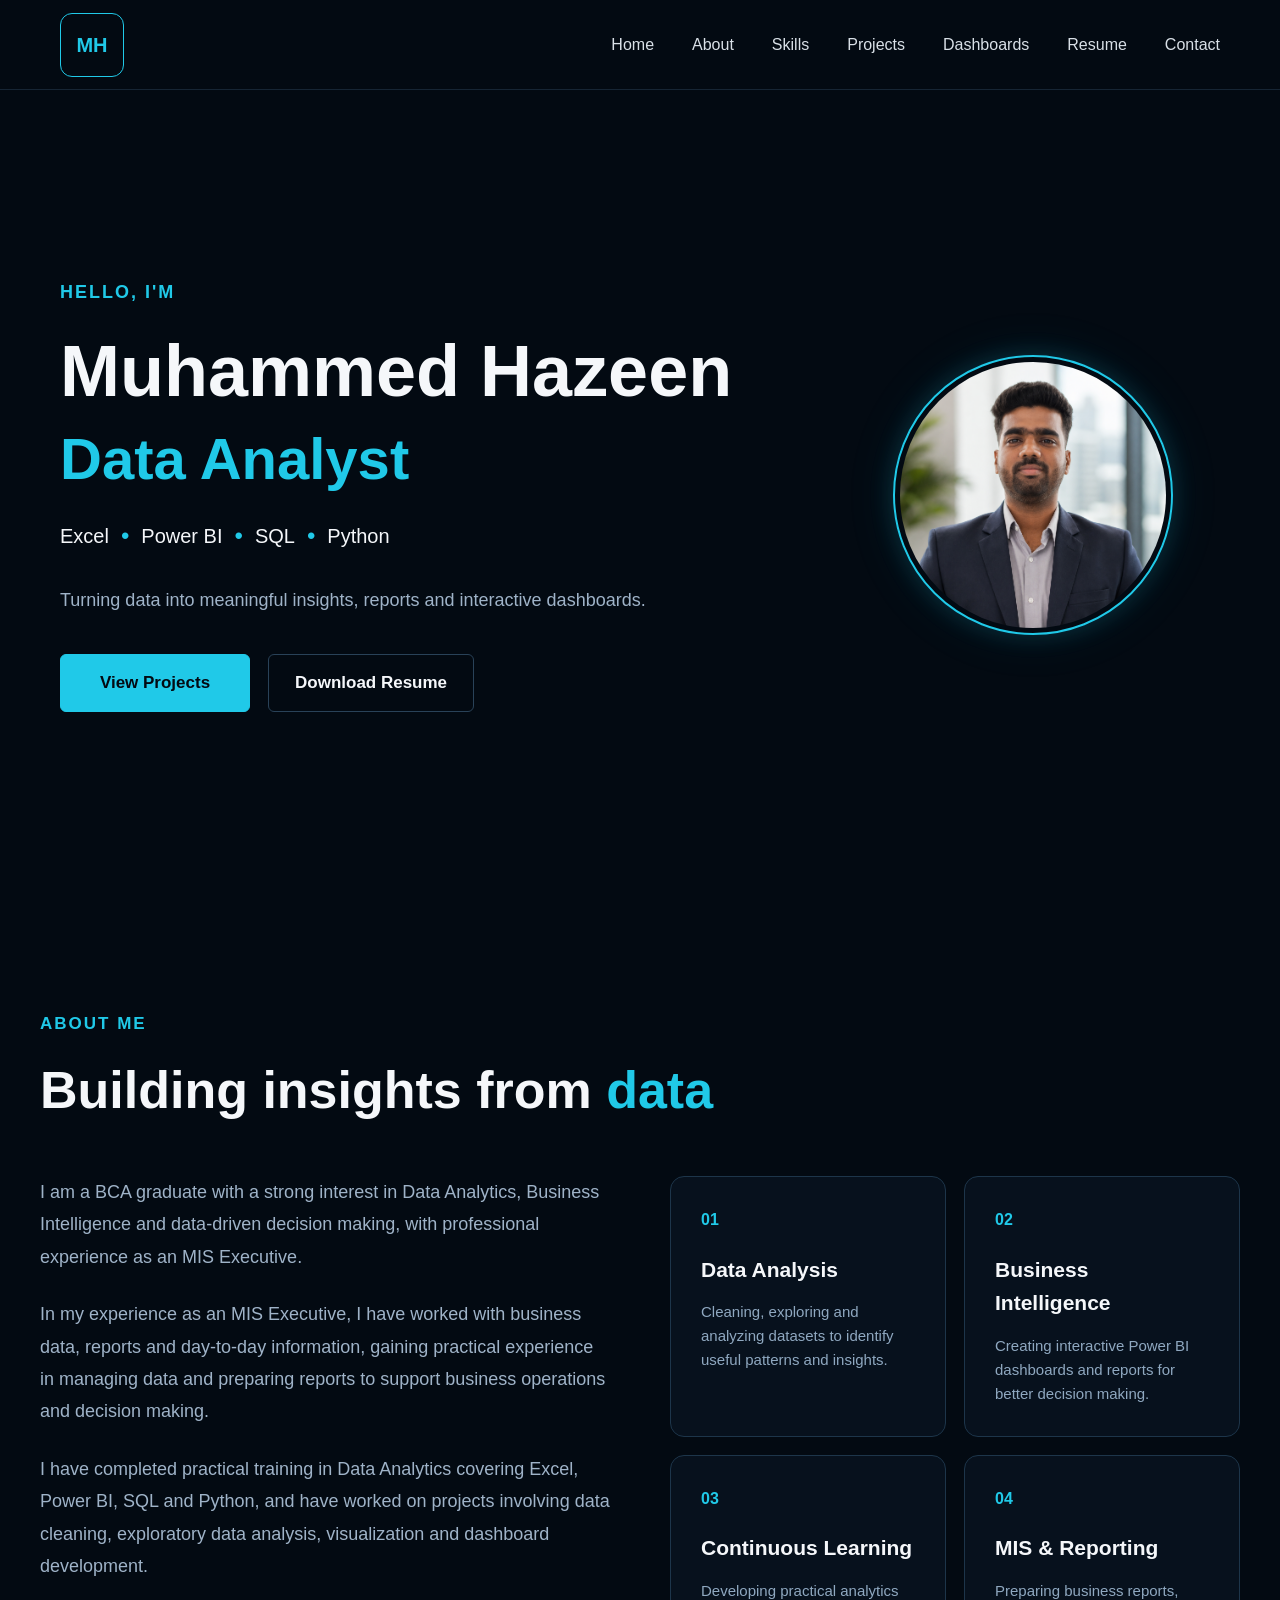
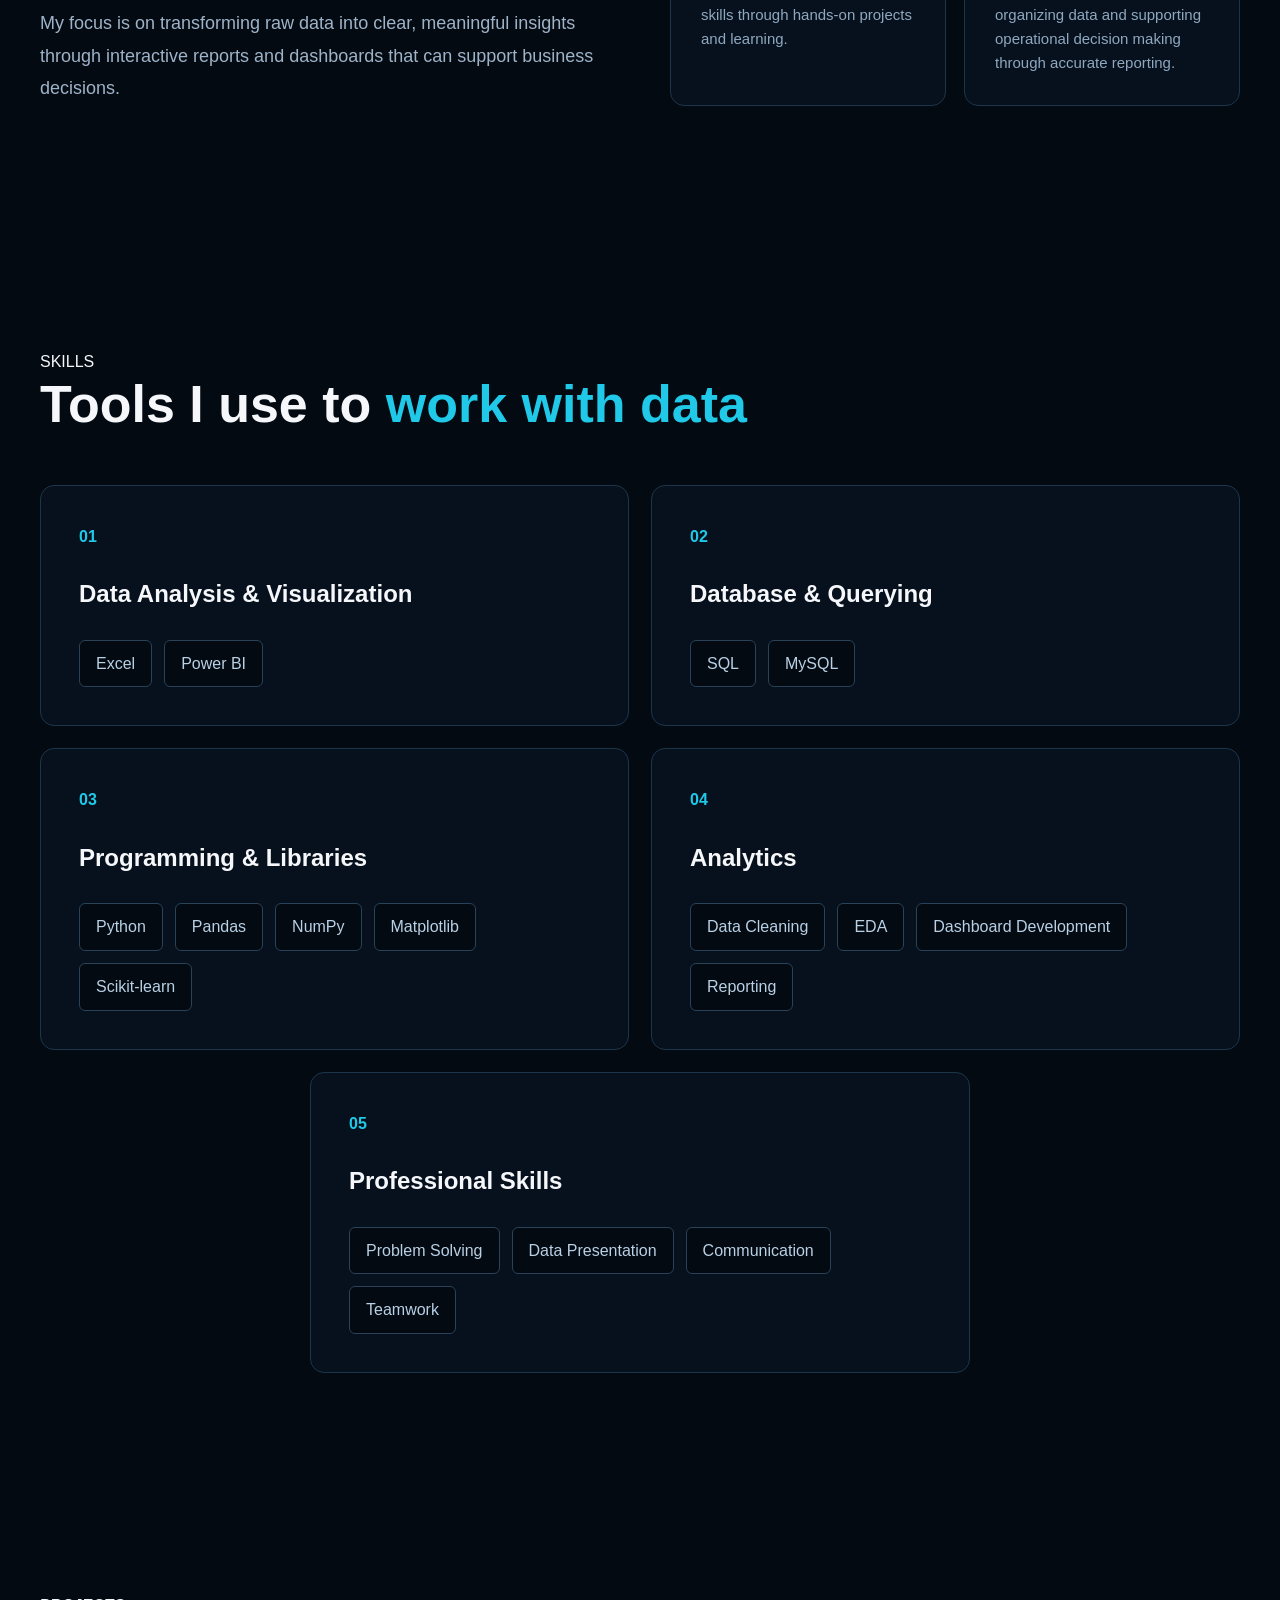
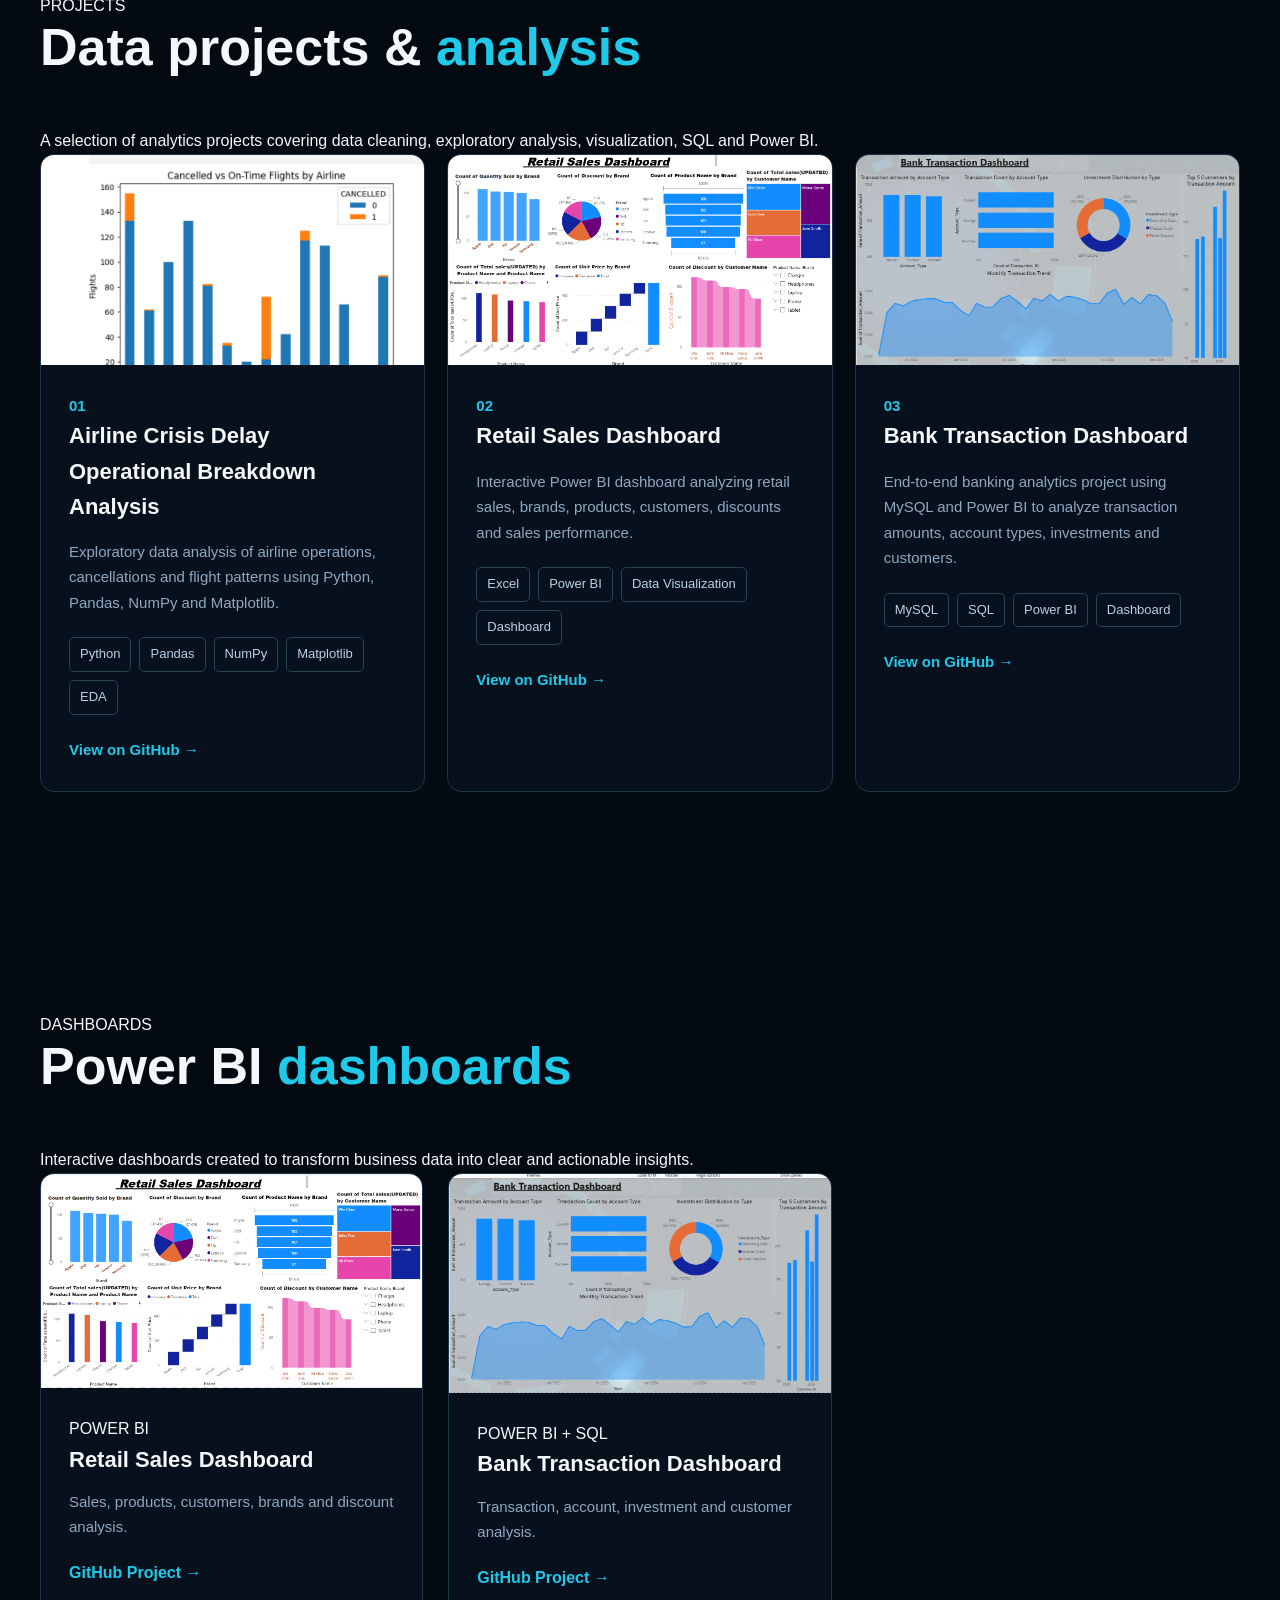
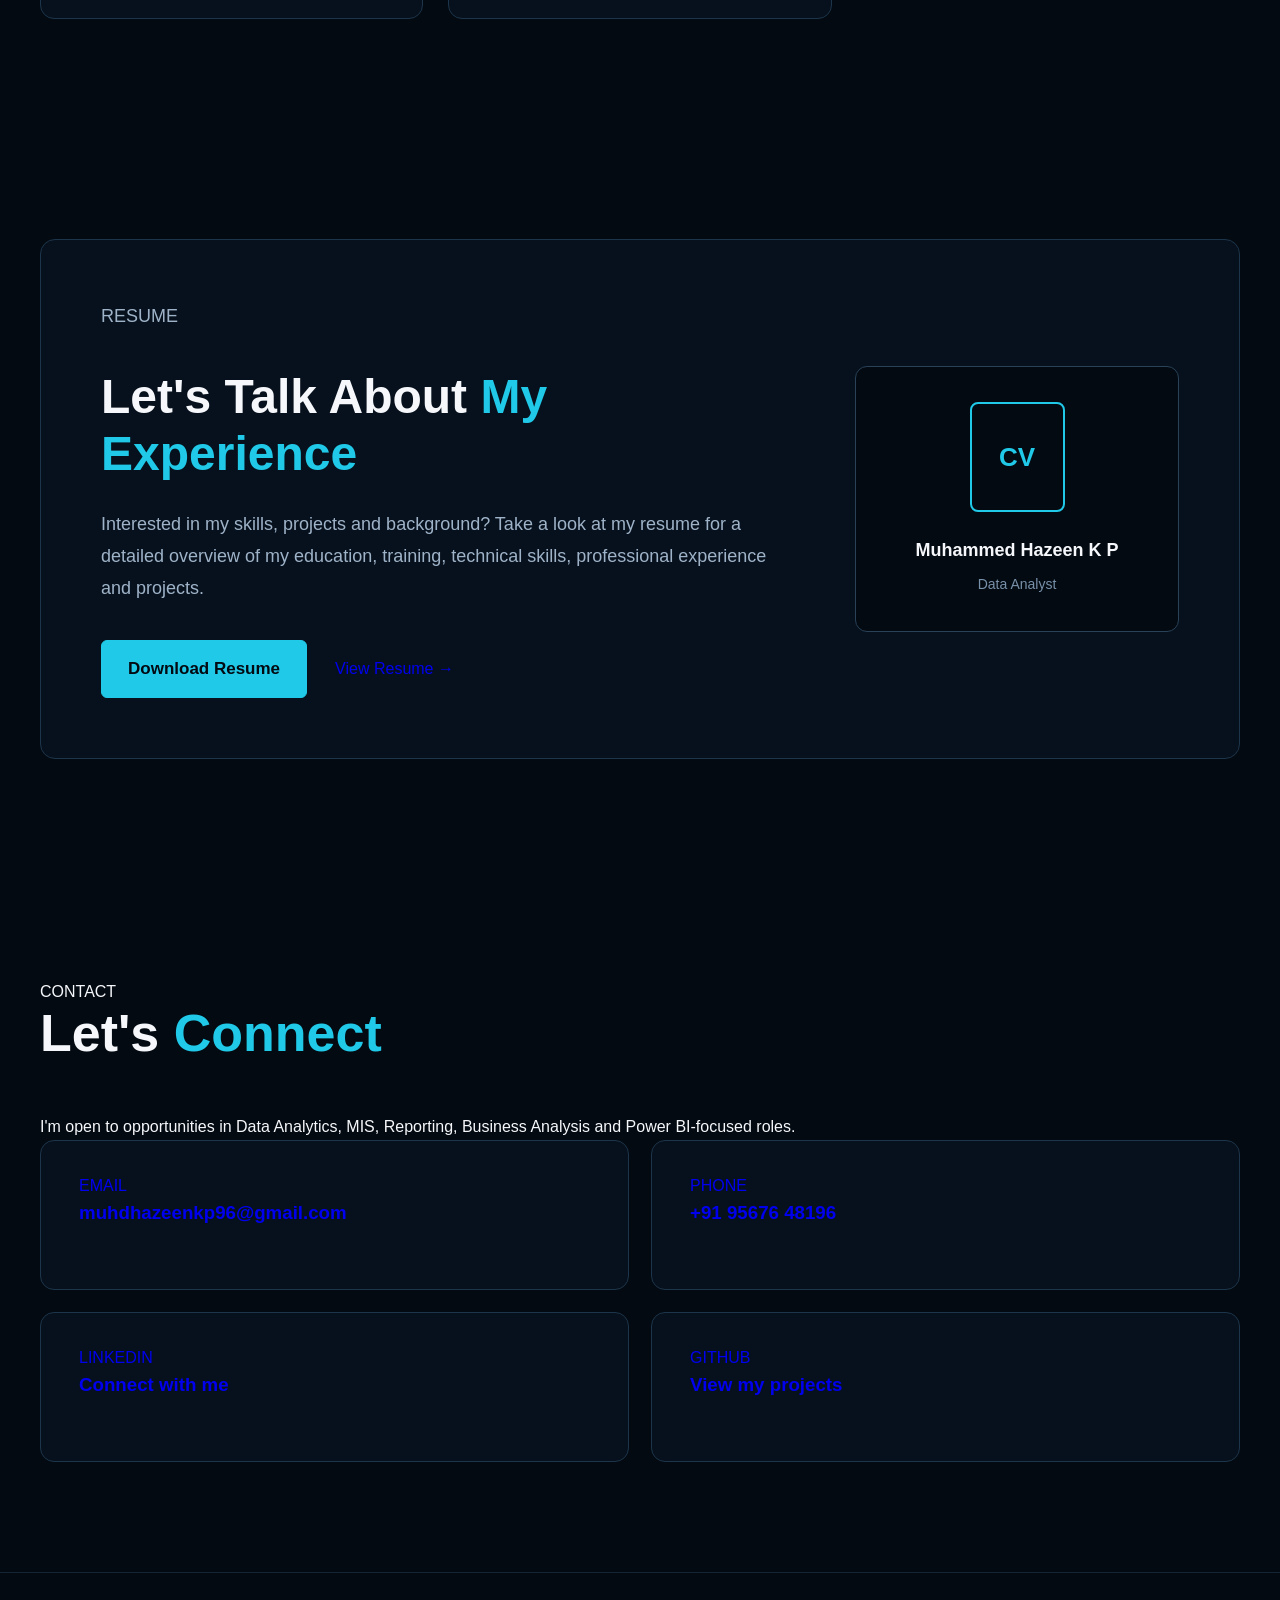
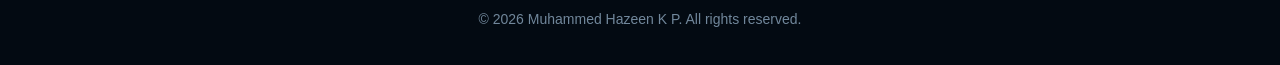
==== index.html @ 94565a96 "Add files via upload" ====
<!DOCTYPE html>
<html lang="en">

<head>
    <meta charset="UTF-8">
    <meta name="viewport" content="width=device-width, initial-scale=1.0">

    <title>Muhammed Hazeen | Data Analyst</title>

    <link rel="stylesheet" href="style.css">
</head>

<body>

    <!-- ================= NAVBAR ================= -->

    <header class="navbar">

        <div class="nav-container">

            <a href="#home" class="logo">MH</a>

            <nav class="nav-links">
                <a href="#home">Home</a>
                <a href="#about">About</a>
                <a href="#skills">Skills</a>
                <a href="#projects">Projects</a>
                <a href="#dashboards">Dashboards</a>
                <a href="#resume">Resume</a>
                <a href="#contact">Contact</a>
            </nav>

        </div>

    </header>


    <!-- ================= HOME ================= -->

    <main>

        <section class="hero" id="home">

            <div class="hero-container">

                <!-- LEFT SIDE -->

                <div class="hero-content">

                    <p class="hello">HELLO, I'M</p>

                    <h1>Muhammed Hazeen</h1>

                    <h2>Data Analyst</h2>

                    <div class="tools">
                        <span>Excel</span>
                        <span class="dot">•</span>

                        <span>Power BI</span>
                        <span class="dot">•</span>

                        <span>SQL</span>
                        <span class="dot">•</span>

                        <span>Python</span>
                    </div>

                    <p class="hero-description">
                        Turning data into meaningful insights, reports
                        and interactive dashboards.
                    </p>

                    <div class="hero-buttons">

                        <a href="#projects" class="btn btn-primary">
                            View Projects
                        </a>

                        <a href="resume.pdf"
                           class="btn btn-secondary"
                           download>
                            Download Resume
                        </a>

                    </div>

                </div>


                <!-- RIGHT SIDE - PROFILE IMAGE -->

                <div class="hero-image">

                    <div class="image-circle">

                        <img src="./profile.png"
                             alt="Muhammed Hazeen">

                    </div>

                </div>

            </div>

        </section>


<!-- =========================
     ABOUT ME SECTION
========================= -->

<section id="about" class="about-section">

    <div class="about-container">

        <!-- Section Heading -->
        <div class="about-header">

            <div class="section-label">
                ABOUT ME
            </div>

            <h2>
                Building insights from <span>data</span>
            </h2>

        </div>


        <!-- About Content -->
        <div class="about-content">


            <!-- LEFT SIDE : ABOUT TEXT -->
            <div class="about-text">

                <p>
                    I am a BCA graduate with a strong interest in Data Analytics,
                    Business Intelligence and data-driven decision making,
                    with professional experience as an MIS Executive.
                </p>

                <p>
                    In my experience as an MIS Executive, I have worked with
                    business data, reports and day-to-day information, gaining
                    practical experience in managing data and preparing reports
                    to support business operations and decision making.
                </p>

                <p>
                    I have completed practical training in Data Analytics
                    covering Excel, Power BI, SQL and Python, and have worked
                    on projects involving data cleaning, exploratory data
                    analysis, visualization and dashboard development.
                </p>

                <p>
                    My focus is on transforming raw data into clear, meaningful
                    insights through interactive reports and dashboards that
                    can support business decisions.
                </p>

            </div>


            <!-- RIGHT SIDE : DETAIL BOXES -->
            <div class="about-cards">


                <!-- BOX 01 -->
                <div class="about-card">

                    <div class="about-card-number">
                        01
                    </div>

                    <h3>
                        Data Analysis
                    </h3>

                    <p>
                        Cleaning, exploring and analyzing datasets to identify
                        useful patterns and insights.
                    </p>

                </div>


                <!-- BOX 02 -->
                <div class="about-card">

                    <div class="about-card-number">
                        02
                    </div>

                    <h3>
                        Business Intelligence
                    </h3>

                    <p>
                        Creating interactive Power BI dashboards and reports
                        for better decision making.
                    </p>

                </div>


                <!-- BOX 03 -->
                <div class="about-card">

                    <div class="about-card-number">
                        03
                    </div>

                    <h3>
                        Continuous Learning
                    </h3>

                    <p>
                        Developing practical analytics skills through
                        hands-on projects and learning.
                    </p>

                </div>


                <!-- BOX 04 -->
                <div class="about-card">

                    <div class="about-card-number">
                        04
                    </div>

                    <h3>
                        MIS & Reporting
                    </h3>

                    <p>
                        Preparing business reports, organizing data and
                        supporting operational decision making through
                        accurate reporting.
                    </p>

                </div>

            </div>

        </div>

    </div>

</section>

<!-- ================= SKILLS ================= -->

<section id="skills" class="section skills-section">

    <div class="section-container">

        <p class="eyebrow">SKILLS</p>

        <h2 class="section-title">
            Tools I use to <span>work with data</span>
        </h2>


        <div class="skills-grid">

            <div class="skill-card">

                <span class="skill-number">01</span>

                <h3>Data Analysis & Visualization</h3>

                <div class="skill-tags">
                    <span>Excel</span>
                    <span>Power BI</span>
                </div>

            </div>


            <div class="skill-card">

                <span class="skill-number">02</span>

                <h3>Database & Querying</h3>

                <div class="skill-tags">
                    <span>SQL</span>
                    <span>MySQL</span>
                </div>

            </div>


            <div class="skill-card">

                <span class="skill-number">03</span>

                <h3>Programming & Libraries</h3>

                <div class="skill-tags">
                    <span>Python</span>
                    <span>Pandas</span>
                    <span>NumPy</span>
                    <span>Matplotlib</span>
                    <span>Scikit-learn</span>
                </div>

            </div>


            <div class="skill-card">

                <span class="skill-number">04</span>

                <h3>Analytics</h3>

                <div class="skill-tags">
                    <span>Data Cleaning</span>
                    <span>EDA</span>
                    <span>Dashboard Development</span>
                    <span>Reporting</span>
                </div>

            </div>


            <div class="skill-card professional-skills">

                <span class="skill-number">05</span>

                <h3>Professional Skills</h3>

                <div class="skill-tags">
                    <span>Problem Solving</span>
                    <span>Data Presentation</span>
                    <span>Communication</span>
                    <span>Teamwork</span>
                </div>

            </div>

        </div>

    </div>

</section>


<!-- ================= PROJECTS ================= -->

<section id="projects" class="section projects-section">

    <div class="section-container">

        <p class="eyebrow">PROJECTS</p>

        <h2 class="section-title">
            Data projects & <span>analysis</span>
        </h2>

        <p class="section-description">
            A selection of analytics projects covering data cleaning,
            exploratory analysis, visualization, SQL and Power BI.
        </p>


        <div class="projects-grid">


            <!-- AIRLINE PROJECT -->

            <div class="project-card">

                <div class="project-image">

                    <img src="airline1.png"
                         alt="Airline Crisis Analysis">

                </div>


                <div class="project-content">

                    <span class="project-number">01</span>

                    <h3>
                        Airline Crisis Delay Operational
                        Breakdown Analysis
                    </h3>

                    <p>
                        Exploratory data analysis of airline operations,
                        cancellations and flight patterns using Python,
                        Pandas, NumPy and Matplotlib.
                    </p>

                    <div class="project-tags">

                        <span>Python</span>
                        <span>Pandas</span>
                        <span>NumPy</span>
                        <span>Matplotlib</span>
                        <span>EDA</span>

                    </div>

                    <a href="https://github.com/muhdhazeen96-lang/Airline-Crisis-Delay-Operational-Breakdown-Analysis"
                       target="_blank"
                       class="project-link">
                        View on GitHub →
                    </a>

                </div>

            </div>


            <!-- RETAIL PROJECT -->

            <div class="project-card">

                <div class="project-image">

                    <img src="retail.png"
                         alt="Retail Sales Dashboard">

                </div>


                <div class="project-content">

                    <span class="project-number">02</span>

                    <h3>
                        Retail Sales Dashboard
                    </h3>

                    <p>
                        Interactive Power BI dashboard analyzing retail
                        sales, brands, products, customers, discounts
                        and sales performance.
                    </p>

                    <div class="project-tags">

                        <span>Excel</span>
                        <span>Power BI</span>
                        <span>Data Visualization</span>
                        <span>Dashboard</span>

                    </div>

                    <a href="https://github.com/muhdhazeen96-lang/Retail-sales-dashboard"
                       target="_blank"
                       class="project-link">
                        View on GitHub →
                    </a>

                </div>

            </div>


            <!-- BANK PROJECT -->

            <div class="project-card">

                <div class="project-image">

                    <img src="bank.png"
                         alt="Bank Transaction Dashboard">

                </div>


                <div class="project-content">

                    <span class="project-number">03</span>

                    <h3>
                        Bank Transaction Dashboard
                    </h3>

                    <p>
                        End-to-end banking analytics project using MySQL
                        and Power BI to analyze transaction amounts,
                        account types, investments and customers.
                    </p>

                    <div class="project-tags">

                        <span>MySQL</span>
                        <span>SQL</span>
                        <span>Power BI</span>
                        <span>Dashboard</span>

                    </div>

                    <a href="https://github.com/muhdhazeen96-lang/bank-transaction-dashboard-"
                       target="_blank"
                       class="project-link">
                        View on GitHub →
                    </a>

                </div>

            </div>

        </div>

    </div>

</section>


<!-- ================= DASHBOARDS ================= -->

<section id="dashboards" class="section dashboards-section">

    <div class="section-container">

        <p class="eyebrow">DASHBOARDS</p>

        <h2 class="section-title">
            Power BI <span>dashboards</span>
        </h2>

        <p class="section-description">
            Interactive dashboards created to transform business data
            into clear and actionable insights.
        </p>


        <div class="dashboard-grid">


            <div class="dashboard-card">

                <img src="retail.png"
                     alt="Retail Sales Power BI Dashboard">

                <div class="dashboard-content">

                    <span>POWER BI</span>

                    <h3>
                        Retail Sales Dashboard
                    </h3>

                    <p>
                        Sales, products, customers, brands and
                        discount analysis.
                    </p>

                    <a href="https://github.com/muhdhazeen96-lang/Retail-sales-dashboard"
                       target="_blank">
                        GitHub Project →
                    </a>

                </div>

            </div>


            <div class="dashboard-card">

                <img src="bank.png"
                     alt="Bank Transaction Power BI Dashboard">

                <div class="dashboard-content">

                    <span>POWER BI + SQL</span>

                    <h3>
                        Bank Transaction Dashboard
                    </h3>

                    <p>
                        Transaction, account, investment and
                        customer analysis.
                    </p>

                    <a href="https://github.com/muhdhazeen96-lang/bank-transaction-dashboard-"
                       target="_blank">
                        GitHub Project →
                    </a>

                </div>

            </div>


        </div>

    </div>

</section>


<!-- ================= RESUME ================= -->

<section id="resume" class="section resume-section">

    <div class="section-container">

        <div class="resume-box">

            <div class="resume-content">

                <p class="eyebrow">RESUME</p>

                <h2 class="section-title">
                    Let's Talk About
                    <span>My Experience</span>
                </h2>

                <p>
                    Interested in my skills, projects and background?
                    Take a look at my resume for a detailed overview
                    of my education, training, technical skills,
                    professional experience and projects.
                </p>


                <div class="resume-buttons">

                    <a href="resume.pdf"
                       class="btn btn-primary"
                       download>
                        Download Resume
                    </a>

                    <a href="resume.pdf"
                       target="_blank"
                       class="view-resume">
                        View Resume →
                    </a>

                </div>

            </div>


            <div class="resume-card">

                <div class="cv-icon">
                    CV
                </div>

                <h3>
                    Muhammed Hazeen K P
                </h3>

                <p>
                    Data Analyst
                </p>

            </div>

        </div>

    </div>

</section>


<!-- ================= CONTACT ================= -->

<section id="contact" class="section contact-section">

    <div class="section-container">

        <p class="eyebrow">CONTACT</p>

        <h2 class="section-title">
            Let's <span>Connect</span>
        </h2>

        <p class="section-description">
            I'm open to opportunities in Data Analytics, MIS,
            Reporting, Business Analysis and Power BI-focused roles.
        </p>


        <div class="contact-grid">


            <a href="mailto:muhdhazeenkp96@gmail.com"
               class="contact-card">

                <span>EMAIL</span>

                <h3>
                    muhdhazeenkp96@gmail.com
                </h3>

            </a>


            <a href="tel:+919567648196"
               class="contact-card">

                <span>PHONE</span>

                <h3>
                    +91 95676 48196
                </h3>

            </a>


            <a href="https://www.linkedin.com/in/muhammed-hazeen-k-p"
               target="_blank"
               class="contact-card">

                <span>LINKEDIN</span>

                <h3>
                    Connect with me
                </h3>

            </a>


            <a href="https://github.com/muhdhazeen96-lang"
               target="_blank"
               class="contact-card">

                <span>GITHUB</span>

                <h3>
                    View my projects
                </h3>

            </a>


        </div>

    </div>

</section>


<!-- ================= FOOTER ================= -->

<footer>

    <p>
        © 2026 Muhammed Hazeen K P. All rights reserved.
    </p>

</footer>


</body>

</html>
---- style.css ----
/* =========================================================
   RESET
========================================================= */

* {
    margin: 0;
    padding: 0;
    box-sizing: border-box;
}

html {
    scroll-behavior: smooth;
}

body {
    font-family: Arial, Helvetica, sans-serif;
    background: #030a12;
    color: #f5f7fa;
    line-height: 1.6;
}

img {
    max-width: 100%;
    display: block;
}

a {
    text-decoration: none;
}


/* =========================================================
   NAVBAR
========================================================= */

.navbar {
    width: 100%;
    height: 90px;
    background: #030a12;
    border-bottom: 1px solid #162534;
    position: sticky;
    top: 0;
    z-index: 1000;
}

.nav-container {
    width: 100%;
    max-width: 1200px;
    height: 100%;
    margin: 0 auto;
    padding: 0 20px;

    display: flex;
    align-items: center;
    justify-content: space-between;
}

.logo {
    width: 64px;
    height: 64px;

    border: 1px solid #20c9e8;
    border-radius: 12px;

    display: flex;
    align-items: center;
    justify-content: center;

    color: #20c9e8;
    font-size: 20px;
    font-weight: 700;

    transition: 0.3s ease;
}

.logo:hover {
    background: #20c9e8;
    color: #030a12;
}

.nav-links {
    display: flex;
    align-items: center;
    gap: 38px;
}

.nav-links a {
    color: #d9e0e7;
    font-size: 16px;
    font-weight: 500;
    transition: 0.3s ease;
}

.nav-links a:hover {
    color: #20c9e8;
}


/* =========================================================
   HOME
========================================================= */

.hero {
    min-height: calc(100vh - 90px);
    background: #030a12;

    display: flex;
    align-items: center;
}

.hero-container {
    width: 100%;
    max-width: 1200px;
    min-height: calc(100vh - 90px);

    margin: 0 auto;
    padding: 70px 20px;

    display: grid;
    grid-template-columns: 1.55fr 0.8fr;

    align-items: center;
    gap: 60px;
}

.hero-content {
    max-width: 800px;
}

.hello {
    color: #20c9e8;
    font-size: 18px;
    font-weight: 700;
    letter-spacing: 2px;
    margin-bottom: 26px;
}

.hero h1 {
    color: #f5f7fa;
    font-size: 72px;
    line-height: 1.08;
    font-weight: 700;
    margin-bottom: 16px;
    white-space: nowrap;
}

.hero h2 {
    color: #20c9e8;
    font-size: 58px;
    line-height: 1.1;
    font-weight: 700;
    margin-bottom: 26px;
}

.tools {
    display: flex;
    align-items: center;
    gap: 12px;

    color: #f5f7fa;
    font-size: 20px;
    font-weight: 500;

    margin-bottom: 30px;
}

.tools .dot {
    color: #20c9e8;
    font-size: 24px;
}

.hero-description {
    max-width: 720px;

    color: #9fb3c8;
    font-size: 18px;
    line-height: 1.7;

    margin-bottom: 38px;
}

.hero-buttons {
    display: flex;
    align-items: center;
    gap: 18px;
}

.btn {
    min-width: 190px;
    height: 58px;

    padding: 0 26px;

    display: inline-flex;
    align-items: center;
    justify-content: center;

    border-radius: 6px;

    font-size: 17px;
    font-weight: 700;

    transition: 0.3s ease;
}

.btn-primary {
    background: #20c9e8;
    color: #030a12;
    border: 1px solid #20c9e8;
}

.btn-primary:hover {
    background: #15b5d2;
    border-color: #15b5d2;
    transform: translateY(-2px);
}

.btn-secondary {
    background: transparent;
    color: #f5f7fa;
    border: 1px solid #294258;
}

.btn-secondary:hover {
    color: #20c9e8;
    border-color: #20c9e8;
    transform: translateY(-2px);
}


/* =========================================================
   PROFILE IMAGE
========================================================= */

.hero-image {
    display: flex;
    align-items: center;
    justify-content: center;
}

.image-circle {
    width: 280px;
    height: 280px;

    padding: 5px;

    border: 2px solid #20c9e8;
    border-radius: 50%;

    overflow: hidden;

    display: flex;
    align-items: center;
    justify-content: center;

    box-shadow:
        0 0 25px rgba(32, 201, 232, 0.18),
        0 0 55px rgba(32, 201, 232, 0.08);
}

.image-circle img {
    width: 100%;
    height: 100%;

    object-fit: cover;
    border-radius: 50%;
}


/* =========================================================
   GENERAL SECTIONS
========================================================= */

section {
    scroll-margin-top: 90px;
}

.section {
    width: 100%;
    padding: 110px 20px;
    background: #030a12;
}

.section-container {
    width: 100%;
    max-width: 1200px;
    margin: 0 auto;
}


/* =========================================================
   SECTION TITLES
========================================================= */

.section-label {
    color: #20c9e8;
    font-size: 17px;
    font-weight: 700;
    letter-spacing: 2px;
    margin-bottom: 24px;
}

.section-title {
    color: #f5f7fa;
    font-size: 52px;
    line-height: 1.15;
    font-weight: 700;
    margin-bottom: 50px;
}

.section-title span {
    color: #20c9e8;
}


/* =========================================================
   ABOUT
   LEFT = PARAGRAPH
   RIGHT = BOXES
========================================================= */

.about-section {
    padding: 110px 20px;
    background: #030a12;
}

.about-container {
    max-width: 1200px;
    margin: 0 auto;
}

.about-header {
    margin-bottom: 55px;
}

.about-header h2 {
    color: #f5f7fa;
    font-size: 52px;
    line-height: 1.15;
    margin-bottom: 40px;
}

.about-header h2 span {
    color: #20c9e8;
}


/* MAIN ABOUT LAYOUT */

.about-content {
    width: 100%;

    display: grid;

    grid-template-columns: 1fr 1fr;

    gap: 60px;

    align-items: start;
}


/* LEFT SIDE */

.about-text {
    width: 100%;
}

.about-text p {
    color: #9fb3c8;

    font-size: 18px;

    line-height: 1.8;

    margin-bottom: 25px;
}


/* RIGHT SIDE */

.about-cards {
    width: 100%;

    display: grid;

    grid-template-columns: 1fr 1fr;

    gap: 18px;
}

.about-card {
    min-height: 200px;

    padding: 30px;

    background: #07111d;

    border: 1px solid #1d354a;

    border-radius: 14px;

    transition: 0.3s ease;
}

.about-card:hover {
    border-color: #20c9e8;
    transform: translateY(-4px);
}


/* NUMBER */

.about-card-number,
.card-number {
    color: #20c9e8;

    font-size: 16px;

    font-weight: 700;

    margin-bottom: 20px;
}


/* TITLE */

.about-card h3 {
    color: #f5f7fa;

    font-size: 21px;

    margin-bottom: 14px;
}


/* CARD TEXT */

.about-card p {
    color: #8fa8c0;

    font-size: 15px;

    line-height: 1.6;
}


/* =========================================================
   SKILLS
========================================================= */

.skills-section {
    padding: 110px 20px;
    background: #030a12;
}

.skills-container {
    max-width: 1200px;
    margin: 0 auto;
}

.skills-header {
    margin-bottom: 55px;
}

.skills-header h2 {
    color: #f5f7fa;

    font-size: 52px;

    line-height: 1.15;
}

.skills-header h2 span {
    color: #20c9e8;
}


/* =========================================================
   SKILLS GRID
   01 + 02
   03 + 04
   05 CENTER
========================================================= */

.skills-grid {
    width: 100%;

    display: grid;

    grid-template-columns: repeat(2, minmax(0, 1fr));

    gap: 22px;

    align-items: stretch;
}


/* =========================================================
   SKILL CARD
========================================================= */

.skill-card {
    min-height: 230px;

    padding: 38px;

    background: #07111d;

    border: 1px solid #1d354a;

    border-radius: 14px;

    transition: 0.3s ease;
}

.skill-card:hover {
    border-color: #20c9e8;

    transform: translateY(-4px);
}


/* NUMBER */

.skill-number {
    color: #20c9e8;

    font-size: 16px;

    font-weight: 700;

    display: block;

    margin-bottom: 26px;
}


/* TITLE */

.skill-card h3 {
    color: #f5f7fa;

    font-size: 24px;

    margin-bottom: 26px;
}


/* =========================================================
   SKILL TAGS
========================================================= */

.skill-tags {
    display: flex;

    flex-wrap: wrap;

    gap: 12px;
}

.skill-tags span {
    padding: 10px 16px;

    border: 1px solid #294258;

    border-radius: 6px;

    color: #b9d0e5;

    font-size: 16px;

    background: #030a12;
}


/* =========================================================
   05 PROFESSIONAL SKILLS
========================================================= */

.professional-skills {
    grid-column: 1 / -1;

    width: 55%;

    margin-left: auto;
    margin-right: auto;
}


/* ALSO SUPPORT IF YOUR HTML USES .professional */

.skill-card.professional {
    grid-column: 1 / -1;

    width: 55%;

    margin-left: auto;
    margin-right: auto;
}


/* =========================================================
   PROJECTS
========================================================= */

.projects-section {
    padding: 110px 20px;
    background: #030a12;
}

.projects-container {
    max-width: 1200px;
    margin: 0 auto;
}

.projects-header {
    margin-bottom: 55px;
}

.projects-header h2 {
    color: #f5f7fa;
    font-size: 52px;
    line-height: 1.15;
}

.projects-header h2 span {
    color: #20c9e8;
}

.projects-grid {
    display: grid;
    grid-template-columns: repeat(3, 1fr);
    gap: 22px;
}

.project-card {
    background: #07111d;

    border: 1px solid #1d354a;

    border-radius: 14px;

    overflow: hidden;

    transition: 0.3s ease;
}

.project-card:hover {
    border-color: #20c9e8;
    transform: translateY(-5px);
}

.project-image {
    width: 100%;
    height: 210px;

    overflow: hidden;

    background: #030a12;
}

.project-image img {
    width: 100%;
    height: 100%;

    object-fit: cover;

    transition: 0.4s ease;
}

.project-card:hover .project-image img {
    transform: scale(1.04);
}

.project-content {
    padding: 28px;
}

.project-number {
    color: #20c9e8;

    font-size: 15px;

    font-weight: 700;

    margin-bottom: 15px;
}

.project-content h3 {
    color: #f5f7fa;

    font-size: 22px;

    margin-bottom: 15px;
}

.project-content p {
    color: #8fa8c0;

    font-size: 15px;

    line-height: 1.7;

    margin-bottom: 22px;
}

.project-tags {
    display: flex;
    flex-wrap: wrap;
    gap: 8px;

    margin-bottom: 22px;
}

.project-tags span {
    padding: 6px 10px;

    border: 1px solid #294258;

    border-radius: 5px;

    color: #b9d0e5;

    font-size: 13px;
}

.project-link {
    color: #20c9e8;

    font-size: 15px;

    font-weight: 700;

    transition: 0.3s ease;
}

.project-link:hover {
    color: #f5f7fa;
}


/* =========================================================
   DASHBOARDS
========================================================= */

.dashboards-section {
    padding: 110px 20px;
    background: #030a12;
}

.dashboards-container {
    max-width: 1200px;
    margin: 0 auto;
}

.dashboards-header {
    margin-bottom: 55px;
}

.dashboards-header h2 {
    color: #f5f7fa;
    font-size: 52px;
    line-height: 1.15;
}

.dashboards-header h2 span {
    color: #20c9e8;
}

.dashboard-grid {
    display: grid;

    grid-template-columns: repeat(3, 1fr);

    gap: 25px;
}

.dashboard-card {
    background: #07111d;

    border: 1px solid #1d354a;

    border-radius: 14px;

    overflow: hidden;

    transition: 0.3s ease;
}

.dashboard-card:hover {
    border-color: #20c9e8;

    transform: translateY(-5px);
}

.dashboard-image {
    width: 100%;
    height: 230px;

    overflow: hidden;

    background: #030a12;
}

.dashboard-image img {
    width: 100%;
    height: 100%;

    object-fit: cover;

    transition: 0.4s ease;
}

.dashboard-card:hover .dashboard-image img {
    transform: scale(1.04);
}

.dashboard-content {
    padding: 28px;
}

.dashboard-content h3 {
    color: #f5f7fa;

    font-size: 22px;

    margin-bottom: 12px;
}

.dashboard-content p {
    color: #8fa8c0;

    font-size: 15px;

    line-height: 1.7;

    margin-bottom: 20px;
}

.dashboard-content a {
    color: #20c9e8;

    font-weight: 700;
}


/* =========================================================
   RESUME
========================================================= */

.resume-section {
    padding: 110px 20px;
    background: #030a12;
}

.resume-container {
    max-width: 1200px;
    margin: 0 auto;
}

.resume-box {
    width: 100%;

    min-height: 420px;

    padding: 60px;

    background: #07111d;

    border: 1px solid #1d354a;

    border-radius: 15px;

    display: grid;

    grid-template-columns: 1.5fr 0.7fr;

    align-items: center;

    gap: 60px;
}

.resume-label {
    color: #20c9e8;

    font-size: 17px;

    font-weight: 700;

    letter-spacing: 2px;

    margin-bottom: 22px;
}

.resume-content h2 {
    color: #f5f7fa;

    font-size: 48px;

    line-height: 1.2;

    margin-bottom: 25px;
}

.resume-content h2 span {
    color: #20c9e8;
}

.resume-content p {
    color: #9fb3c8;

    font-size: 18px;

    line-height: 1.8;

    max-width: 750px;

    margin-bottom: 35px;
}

.resume-buttons {
    display: flex;

    align-items: center;

    gap: 28px;
}

.resume-view {
    color: #20c9e8;

    font-size: 16px;

    font-weight: 700;
}

.resume-view:hover {
    color: #f5f7fa;
}

.resume-card {
    min-height: 260px;

    padding: 35px;

    background: #030a12;

    border: 1px solid #294258;

    border-radius: 12px;

    display: flex;

    flex-direction: column;

    align-items: center;

    justify-content: center;

    text-align: center;
}

.cv-icon {
    width: 95px;
    height: 110px;

    border: 2px solid #20c9e8;

    border-radius: 8px;

    display: flex;

    align-items: center;
    justify-content: center;

    color: #20c9e8;

    font-size: 26px;

    font-weight: 700;

    margin-bottom: 24px;
}

.resume-card h3 {
    color: #f5f7fa;

    font-size: 18px;

    margin-bottom: 8px;
}

.resume-card p {
    color: #7890a8;

    font-size: 14px;
}


/* =========================================================
   CONTACT
========================================================= */

.contact-section {
    padding: 110px 20px;
    background: #030a12;
}

.contact-container {
    max-width: 1200px;
    margin: 0 auto;
}

.contact-header {
    margin-bottom: 65px;
}

.contact-label {
    color: #20c9e8;

    font-size: 17px;

    font-weight: 700;

    letter-spacing: 2px;

    margin-bottom: 22px;
}

.contact-header h2 {
    color: #f5f7fa;

    font-size: 52px;

    line-height: 1.15;

    margin-bottom: 25px;
}

.contact-header h2 span {
    color: #20c9e8;
}

.contact-header p {
    color: #9fb3c8;

    font-size: 18px;

    line-height: 1.7;

    max-width: 850px;
}

.contact-grid {
    display: grid;

    grid-template-columns: repeat(2, 1fr);

    gap: 22px;
}

.contact-card {
    min-height: 150px;

    padding: 32px 38px;

    background: #07111d;

    border: 1px solid #1d354a;

    border-radius: 14px;

    transition: 0.3s ease;
}

.contact-card:hover {
    border-color: #20c9e8;

    transform: translateY(-4px);
}

.contact-card-label {
    color: #20c9e8;

    font-size: 14px;

    font-weight: 700;

    letter-spacing: 2px;

    margin-bottom: 18px;
}

.contact-card a,
.contact-card-value {
    color: #f5f7fa;

    font-size: 20px;

    font-weight: 600;

    transition: 0.3s ease;
}

.contact-card a:hover {
    color: #20c9e8;
}


/* =========================================================
   FOOTER
========================================================= */

footer {
    width: 100%;

    padding: 35px 20px;

    background: #030a12;

    border-top: 1px solid #162534;

    text-align: center;
}

footer p {
    color: #71879b;

    font-size: 14px;
}


/* =========================================================
   TABLET
========================================================= */

@media (max-width: 1100px) {

    .nav-links {
        gap: 22px;
    }

    .hero-container {
        grid-template-columns: 1.3fr 0.8fr;
        gap: 35px;
    }

    .hero h1 {
        font-size: 58px;
    }

    .hero h2 {
        font-size: 48px;
    }

    .image-circle {
        width: 250px;
        height: 250px;
    }

    .about-content {
        gap: 35px;
    }

    .projects-grid,
    .dashboard-grid {
        grid-template-columns: repeat(2, 1fr);
    }

    .resume-box {
        gap: 35px;
    }
}


/* =========================================================
   MOBILE
========================================================= */

@media (max-width: 800px) {

    .navbar {
        height: auto;
        padding: 15px 0;
    }

    .nav-container {
        flex-direction: column;
        gap: 20px;
    }

    .nav-links {
        flex-wrap: wrap;
        justify-content: center;
        gap: 12px 20px;
    }

    .nav-links a {
        font-size: 14px;
    }


    /* HERO */

    .hero {
        min-height: auto;
    }

    .hero-container {
        min-height: auto;

        grid-template-columns: 1fr;

        text-align: center;

        padding: 75px 20px;
    }

    .hero-content {
        max-width: 100%;
    }

    .hero h1 {
        font-size: 48px;
        white-space: normal;
    }

    .hero h2 {
        font-size: 42px;
    }

    .tools {
        justify-content: center;
        flex-wrap: wrap;
        font-size: 18px;
    }

    .hero-description {
        margin-left: auto;
        margin-right: auto;
        font-size: 17px;
    }

    .hero-buttons {
        justify-content: center;
        flex-wrap: wrap;
    }

    .hero-image {
        margin-top: 25px;
    }

    .image-circle {
        width: 240px;
        height: 240px;
    }


    /* SECTIONS */

    .section,
    .about-section,
    .skills-section,
    .projects-section,
    .dashboards-section,
    .resume-section,
    .contact-section {
        padding: 80px 20px;
    }


    /* ABOUT */

    .about-header h2,
    .skills-header h2,
    .projects-header h2,
    .dashboards-header h2,
    .contact-header h2 {
        font-size: 42px;
    }

    .about-content {
        grid-template-columns: 1fr;

        gap: 40px;
    }

    .about-cards {
        grid-template-columns: 1fr 1fr;
    }


    /* SKILLS */

    .skills-grid {
        grid-template-columns: 1fr;
    }

    .professional-skills,
    .skill-card.professional {
        grid-column: auto;

        width: 100%;

        margin-left: 0;
        margin-right: 0;
    }


    /* PROJECTS */

    .projects-grid {
        grid-template-columns: 1fr;
    }


    /* DASHBOARDS */

    .dashboard-grid {
        grid-template-columns: 1fr;
    }


    /* RESUME */

    .resume-box {
        grid-template-columns: 1fr;

        text-align: center;

        padding: 45px 30px;
    }

    .resume-content p {
        margin-left: auto;
        margin-right: auto;
    }

    .resume-buttons {
        justify-content: center;

        flex-wrap: wrap;
    }


    /* CONTACT */

    .contact-grid {
        grid-template-columns: 1fr;
    }
}


/* =========================================================
   SMALL MOBILE
========================================================= */

@media (max-width: 500px) {

    .logo {
        width: 55px;
        height: 55px;
    }

    .nav-links {
        gap: 10px 15px;
    }

    .nav-links a {
        font-size: 13px;
    }


    /* HERO */

    .hero-container {
        padding: 60px 18px;
    }

    .hello {
        font-size: 15px;
    }

    .hero h1 {
        font-size: 40px;
    }

    .hero h2 {
        font-size: 34px;
    }

    .tools {
        font-size: 16px;
    }

    .hero-description {
        font-size: 16px;
    }

    .hero-buttons {
        flex-direction: column;
    }

    .btn {
        width: 100%;
        max-width: 280px;
    }

    .image-circle {
        width: 220px;
        height: 220px;
    }


    /* ABOUT */

    .about-header h2,
    .skills-header h2,
    .projects-header h2,
    .dashboards-header h2,
    .contact-header h2 {
        font-size: 36px;
    }

    .about-cards {
        grid-template-columns: 1fr;
    }

    .about-text p {
        font-size: 16px;
    }


    /* SKILLS */

    .skill-card {
        padding: 28px;
    }

    .skill-card h3 {
        font-size: 21px;
    }


    /* PROJECTS */

    .project-image {
        height: 200px;
    }


    /* DASHBOARDS */

    .dashboard-image {
        height: 200px;
    }


    /* RESUME */

    .resume-box {
        padding: 35px 22px;
    }

    .resume-content h2 {
        font-size: 36px;
    }

    .resume-content p {
        font-size: 16px;
    }

    .resume-buttons {
        flex-direction: column;
    }


    /* CONTACT */

    .contact-header p {
        font-size: 16px;
    }

    .contact-card {
        padding: 28px;
    }

    .contact-card a,
    .contact-card-value {
        font-size: 17px;
    }
/* =========================================================
   ABOUT - FINAL LAYOUT FIX
========================================================= */

#about .about-content {
    display: grid !important;
    grid-template-columns: 1fr 1fr !important;
    gap: 60px !important;
    align-items: start !important;
}

#about .about-text {
    width: 100% !important;
}

#about .about-cards {
    width: 100% !important;
    display: grid !important;
    grid-template-columns: 1fr 1fr !important;
    gap: 18px !important;
}

#about .about-card {
    width: 100% !important;
}


/* If your About uses a different wrapper,
   force the right-side cards together */

#about .about-grid {
    display: grid !important;
    grid-template-columns: 1fr 1fr !important;
    gap: 60px !important;
    align-items: start !important;
}


/* MOBILE */

@media (max-width: 800px) {

    #about .about-content,
    #about .about-grid {
        grid-template-columns: 1fr !important;
        gap: 40px !important;
    }

    #about .about-cards {
        grid-template-columns: 1fr 1fr !important;
    }
}

@media (max-width: 500px) {

    #about .about-cards {
        grid-template-columns: 1fr !important;
    }

}
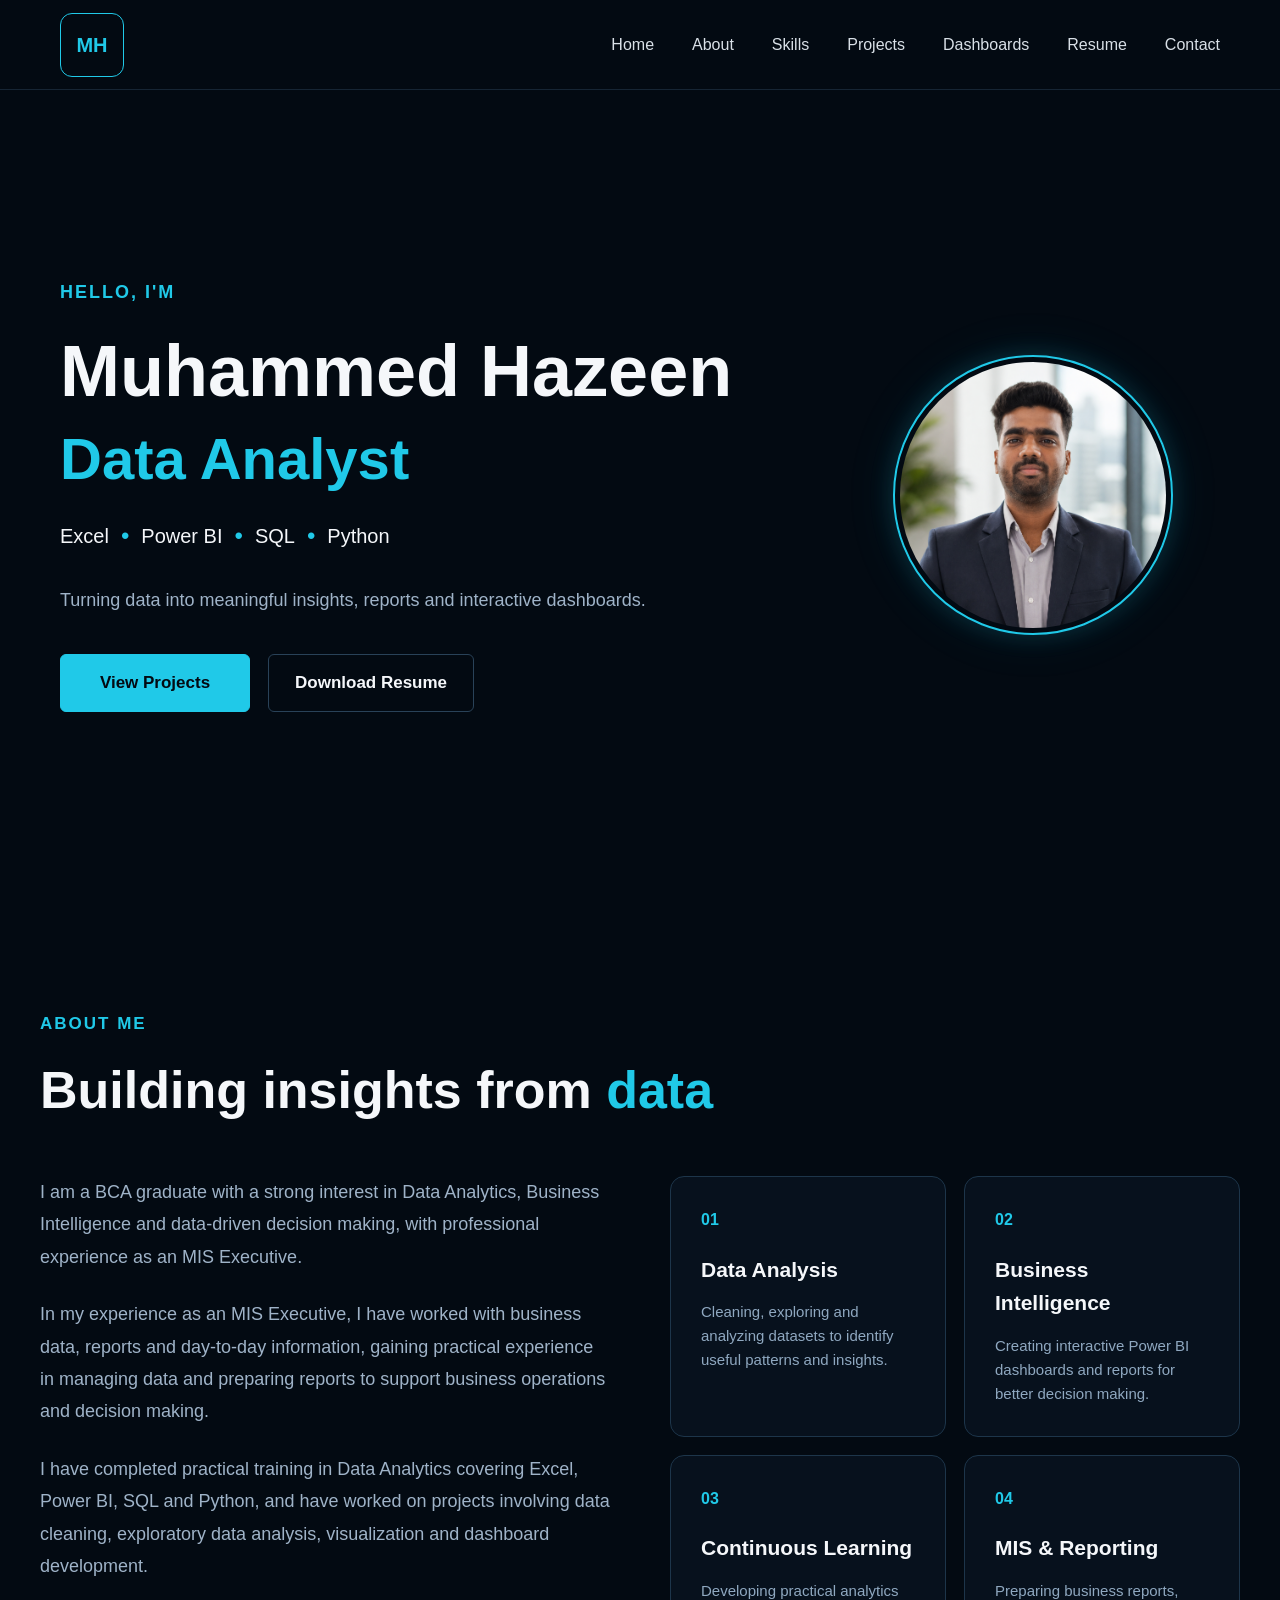
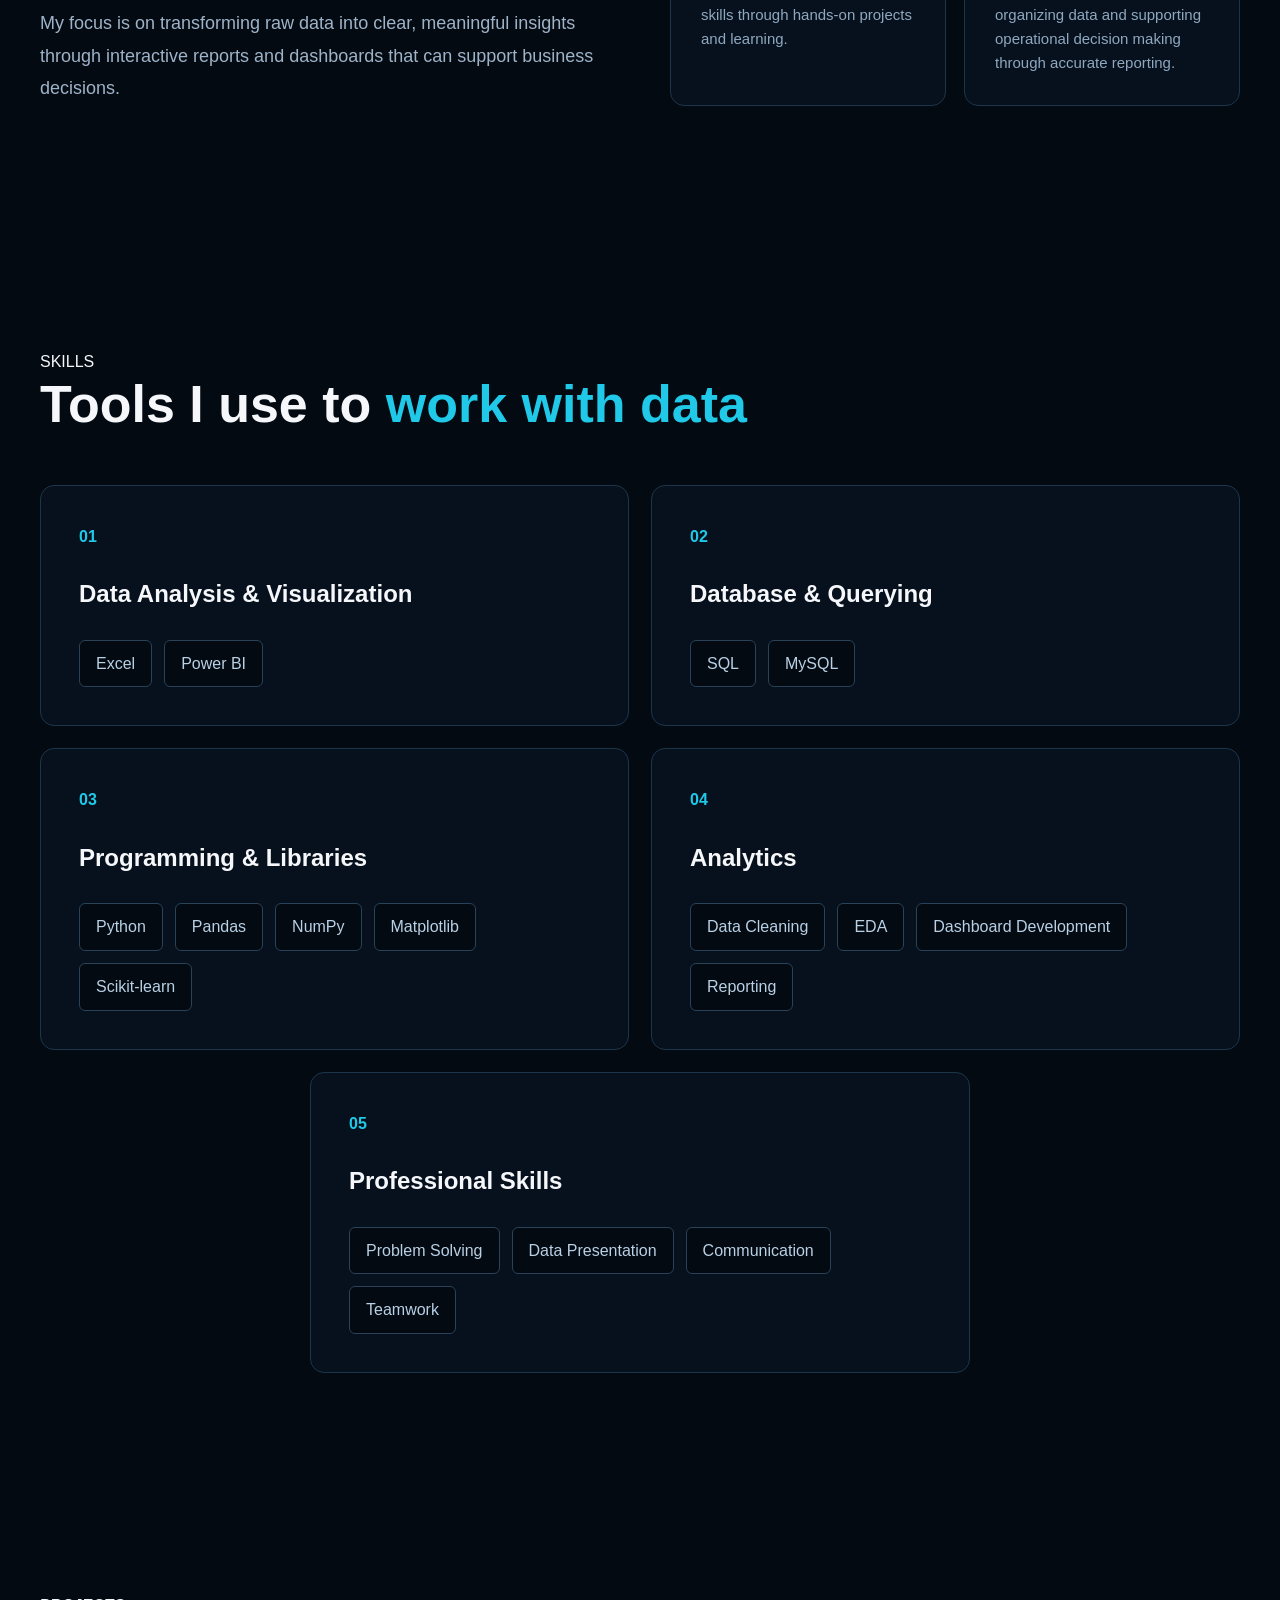
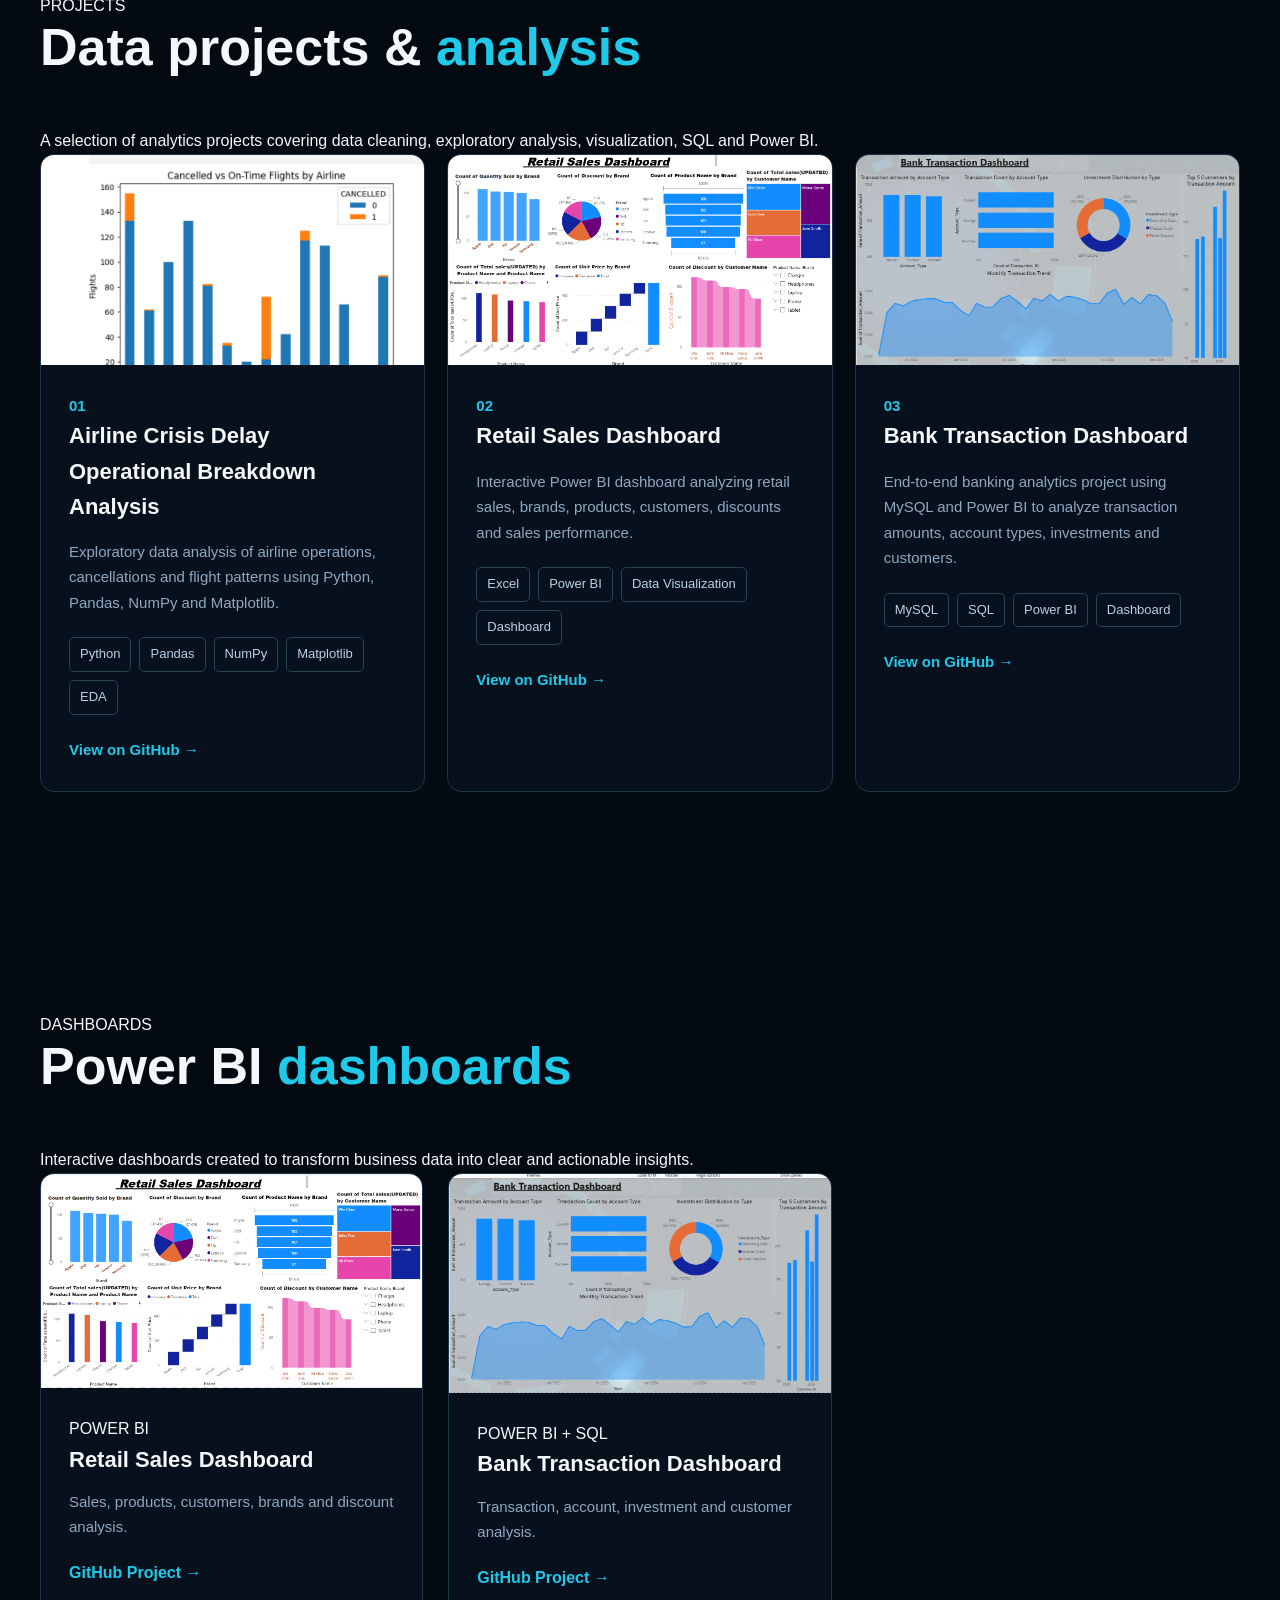
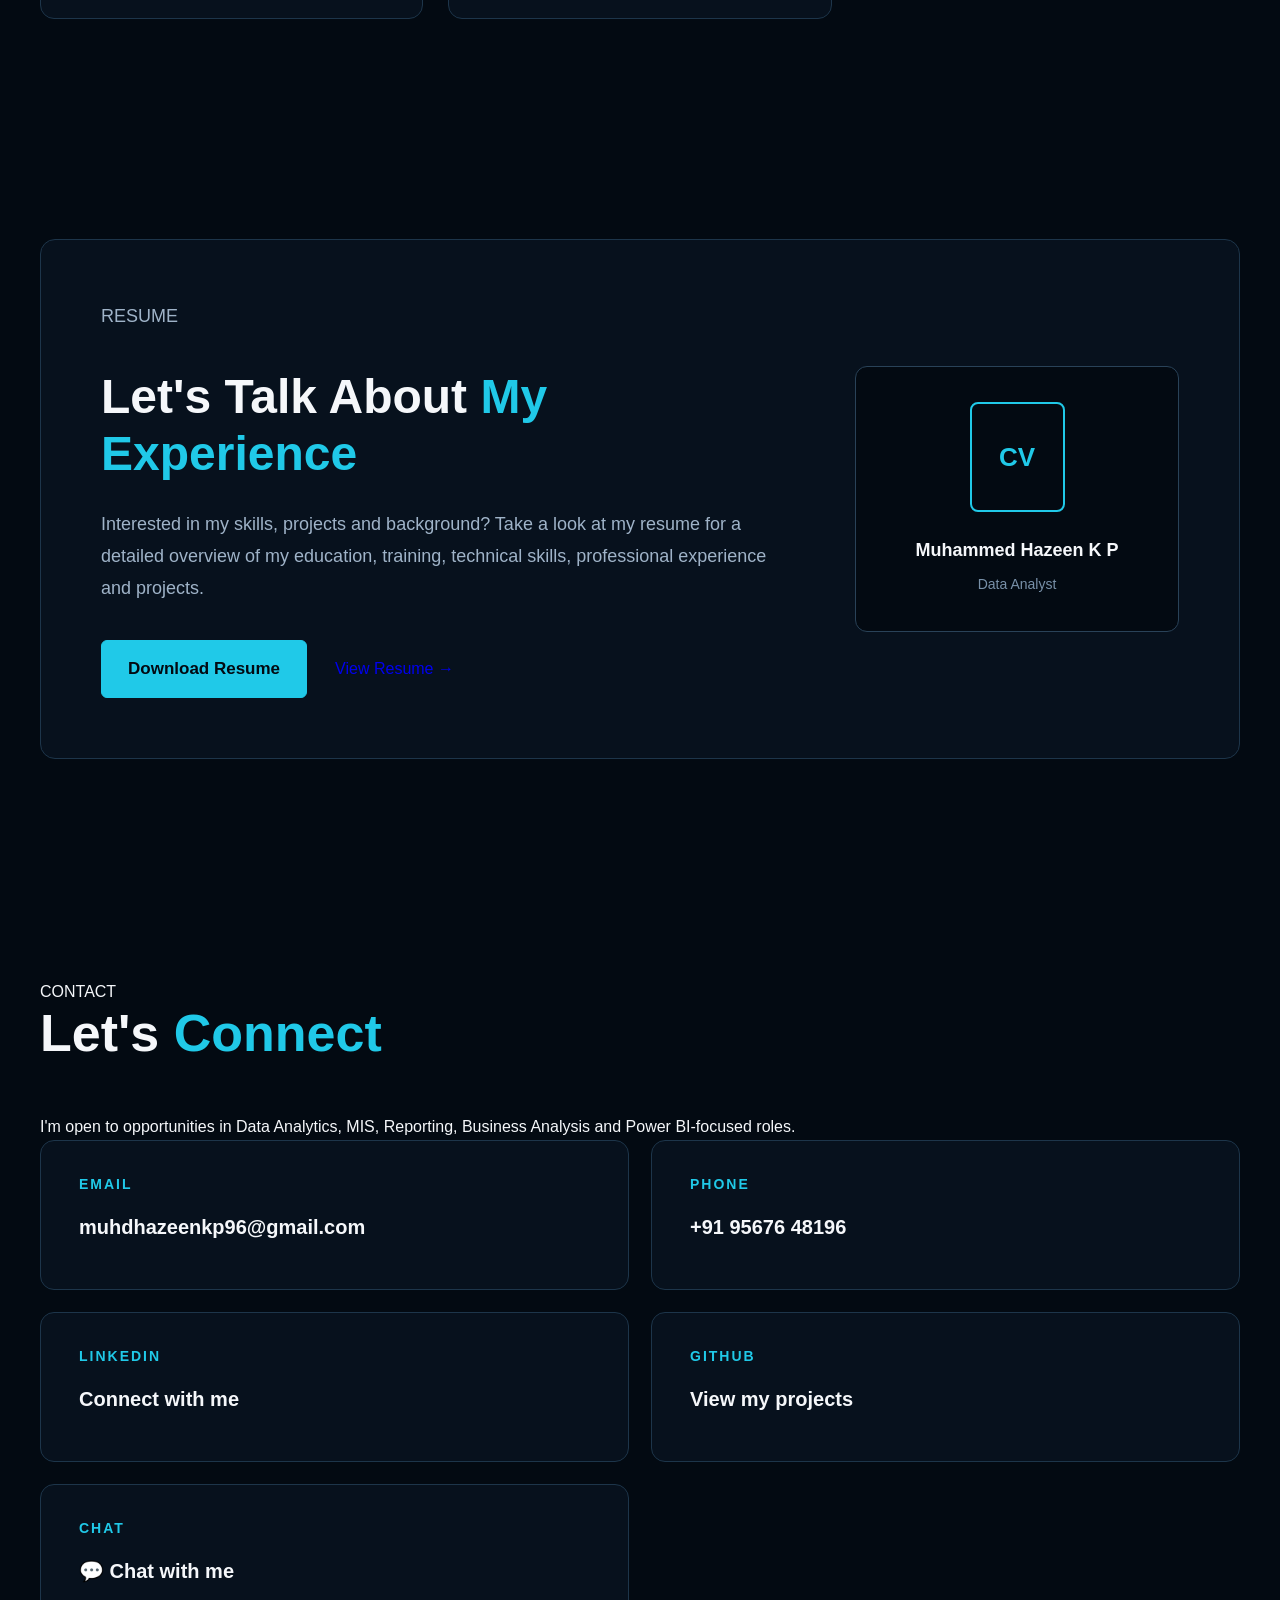
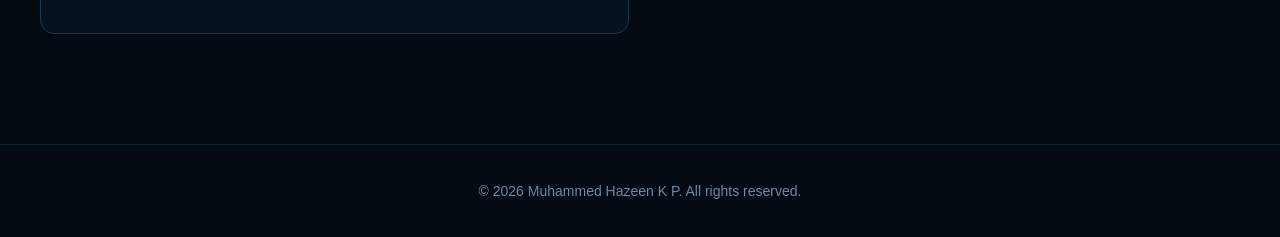
==== commit 01eaf4af: "Add files via upload" ====
--- a/index.html
+++ b/index.html
@@ -1,762 +1,776 @@
-<!DOCTYPE html>
-<html lang="en">
-
-<head>
-    <meta charset="UTF-8">
-    <meta name="viewport" content="width=device-width, initial-scale=1.0">
-
-    <title>Muhammed Hazeen | Data Analyst</title>
-
-    <link rel="stylesheet" href="style.css">
-</head>
-
-<body>
-
-    <!-- ================= NAVBAR ================= -->
-
-    <header class="navbar">
-
-        <div class="nav-container">
-
-            <a href="#home" class="logo">MH</a>
-
-            <nav class="nav-links">
-                <a href="#home">Home</a>
-                <a href="#about">About</a>
-                <a href="#skills">Skills</a>
-                <a href="#projects">Projects</a>
-                <a href="#dashboards">Dashboards</a>
-                <a href="#resume">Resume</a>
-                <a href="#contact">Contact</a>
-            </nav>
-
-        </div>
-
-    </header>
-
-
-    <!-- ================= HOME ================= -->
-
-    <main>
-
-        <section class="hero" id="home">
-
-            <div class="hero-container">
-
-                <!-- LEFT SIDE -->
-
-                <div class="hero-content">
-
-                    <p class="hello">HELLO, I'M</p>
-
-                    <h1>Muhammed Hazeen</h1>
-
-                    <h2>Data Analyst</h2>
-
-                    <div class="tools">
-                        <span>Excel</span>
-                        <span class="dot">•</span>
-
-                        <span>Power BI</span>
-                        <span class="dot">•</span>
-
-                        <span>SQL</span>
-                        <span class="dot">•</span>
-
-                        <span>Python</span>
-                    </div>
-
-                    <p class="hero-description">
-                        Turning data into meaningful insights, reports
-                        and interactive dashboards.
-                    </p>
-
-                    <div class="hero-buttons">
-
-                        <a href="#projects" class="btn btn-primary">
-                            View Projects
-                        </a>
-
-                        <a href="resume.pdf"
-                           class="btn btn-secondary"
-                           download>
-                            Download Resume
-                        </a>
-
-                    </div>
-
-                </div>
-
-
-                <!-- RIGHT SIDE - PROFILE IMAGE -->
-
-                <div class="hero-image">
-
-                    <div class="image-circle">
-
-                        <img src="./profile.png"
-                             alt="Muhammed Hazeen">
-
-                    </div>
-
-                </div>
-
-            </div>
-
-        </section>
-
-
-<!-- =========================
-     ABOUT ME SECTION
-========================= -->
-
-<section id="about" class="about-section">
-
-    <div class="about-container">
-
-        <!-- Section Heading -->
-        <div class="about-header">
-
-            <div class="section-label">
-                ABOUT ME
-            </div>
-
-            <h2>
-                Building insights from <span>data</span>
-            </h2>
-
-        </div>
-
-
-        <!-- About Content -->
-        <div class="about-content">
-
-
-            <!-- LEFT SIDE : ABOUT TEXT -->
-            <div class="about-text">
-
-                <p>
-                    I am a BCA graduate with a strong interest in Data Analytics,
-                    Business Intelligence and data-driven decision making,
-                    with professional experience as an MIS Executive.
-                </p>
-
-                <p>
-                    In my experience as an MIS Executive, I have worked with
-                    business data, reports and day-to-day information, gaining
-                    practical experience in managing data and preparing reports
-                    to support business operations and decision making.
-                </p>
-
-                <p>
-                    I have completed practical training in Data Analytics
-                    covering Excel, Power BI, SQL and Python, and have worked
-                    on projects involving data cleaning, exploratory data
-                    analysis, visualization and dashboard development.
-                </p>
-
-                <p>
-                    My focus is on transforming raw data into clear, meaningful
-                    insights through interactive reports and dashboards that
-                    can support business decisions.
-                </p>
-
-            </div>
-
-
-            <!-- RIGHT SIDE : DETAIL BOXES -->
-            <div class="about-cards">
-
-
-                <!-- BOX 01 -->
-                <div class="about-card">
-
-                    <div class="about-card-number">
-                        01
-                    </div>
-
-                    <h3>
-                        Data Analysis
-                    </h3>
-
-                    <p>
-                        Cleaning, exploring and analyzing datasets to identify
-                        useful patterns and insights.
-                    </p>
-
-                </div>
-
-
-                <!-- BOX 02 -->
-                <div class="about-card">
-
-                    <div class="about-card-number">
-                        02
-                    </div>
-
-                    <h3>
-                        Business Intelligence
-                    </h3>
-
-                    <p>
-                        Creating interactive Power BI dashboards and reports
-                        for better decision making.
-                    </p>
-
-                </div>
-
-
-                <!-- BOX 03 -->
-                <div class="about-card">
-
-                    <div class="about-card-number">
-                        03
-                    </div>
-
-                    <h3>
-                        Continuous Learning
-                    </h3>
-
-                    <p>
-                        Developing practical analytics skills through
-                        hands-on projects and learning.
-                    </p>
-
-                </div>
-
-
-                <!-- BOX 04 -->
-                <div class="about-card">
-
-                    <div class="about-card-number">
-                        04
-                    </div>
-
-                    <h3>
-                        MIS & Reporting
-                    </h3>
-
-                    <p>
-                        Preparing business reports, organizing data and
-                        supporting operational decision making through
-                        accurate reporting.
-                    </p>
-
-                </div>
-
-            </div>
-
-        </div>
-
-    </div>
-
-</section>
-
-<!-- ================= SKILLS ================= -->
-
-<section id="skills" class="section skills-section">
-
-    <div class="section-container">
-
-        <p class="eyebrow">SKILLS</p>
-
-        <h2 class="section-title">
-            Tools I use to <span>work with data</span>
-        </h2>
-
-
-        <div class="skills-grid">
-
-            <div class="skill-card">
-
-                <span class="skill-number">01</span>
-
-                <h3>Data Analysis & Visualization</h3>
-
-                <div class="skill-tags">
-                    <span>Excel</span>
-                    <span>Power BI</span>
-                </div>
-
-            </div>
-
-
-            <div class="skill-card">
-
-                <span class="skill-number">02</span>
-
-                <h3>Database & Querying</h3>
-
-                <div class="skill-tags">
-                    <span>SQL</span>
-                    <span>MySQL</span>
-                </div>
-
-            </div>
-
-
-            <div class="skill-card">
-
-                <span class="skill-number">03</span>
-
-                <h3>Programming & Libraries</h3>
-
-                <div class="skill-tags">
-                    <span>Python</span>
-                    <span>Pandas</span>
-                    <span>NumPy</span>
-                    <span>Matplotlib</span>
-                    <span>Scikit-learn</span>
-                </div>
-
-            </div>
-
-
-            <div class="skill-card">
-
-                <span class="skill-number">04</span>
-
-                <h3>Analytics</h3>
-
-                <div class="skill-tags">
-                    <span>Data Cleaning</span>
-                    <span>EDA</span>
-                    <span>Dashboard Development</span>
-                    <span>Reporting</span>
-                </div>
-
-            </div>
-
-
-            <div class="skill-card professional-skills">
-
-                <span class="skill-number">05</span>
-
-                <h3>Professional Skills</h3>
-
-                <div class="skill-tags">
-                    <span>Problem Solving</span>
-                    <span>Data Presentation</span>
-                    <span>Communication</span>
-                    <span>Teamwork</span>
-                </div>
-
-            </div>
-
-        </div>
-
-    </div>
-
-</section>
-
-
-<!-- ================= PROJECTS ================= -->
-
-<section id="projects" class="section projects-section">
-
-    <div class="section-container">
-
-        <p class="eyebrow">PROJECTS</p>
-
-        <h2 class="section-title">
-            Data projects & <span>analysis</span>
-        </h2>
-
-        <p class="section-description">
-            A selection of analytics projects covering data cleaning,
-            exploratory analysis, visualization, SQL and Power BI.
-        </p>
-
-
-        <div class="projects-grid">
-
-
-            <!-- AIRLINE PROJECT -->
-
-            <div class="project-card">
-
-                <div class="project-image">
-
-                    <img src="airline1.png"
-                         alt="Airline Crisis Analysis">
-
-                </div>
-
-
-                <div class="project-content">
-
-                    <span class="project-number">01</span>
-
-                    <h3>
-                        Airline Crisis Delay Operational
-                        Breakdown Analysis
-                    </h3>
-
-                    <p>
-                        Exploratory data analysis of airline operations,
-                        cancellations and flight patterns using Python,
-                        Pandas, NumPy and Matplotlib.
-                    </p>
-
-                    <div class="project-tags">
-
-                        <span>Python</span>
-                        <span>Pandas</span>
-                        <span>NumPy</span>
-                        <span>Matplotlib</span>
-                        <span>EDA</span>
-
-                    </div>
-
-                    <a href="https://github.com/muhdhazeen96-lang/Airline-Crisis-Delay-Operational-Breakdown-Analysis"
-                       target="_blank"
-                       class="project-link">
-                        View on GitHub →
-                    </a>
-
-                </div>
-
-            </div>
-
-
-            <!-- RETAIL PROJECT -->
-
-            <div class="project-card">
-
-                <div class="project-image">
-
-                    <img src="retail.png"
-                         alt="Retail Sales Dashboard">
-
-                </div>
-
-
-                <div class="project-content">
-
-                    <span class="project-number">02</span>
-
-                    <h3>
-                        Retail Sales Dashboard
-                    </h3>
-
-                    <p>
-                        Interactive Power BI dashboard analyzing retail
-                        sales, brands, products, customers, discounts
-                        and sales performance.
-                    </p>
-
-                    <div class="project-tags">
-
-                        <span>Excel</span>
-                        <span>Power BI</span>
-                        <span>Data Visualization</span>
-                        <span>Dashboard</span>
-
-                    </div>
-
-                    <a href="https://github.com/muhdhazeen96-lang/Retail-sales-dashboard"
-                       target="_blank"
-                       class="project-link">
-                        View on GitHub →
-                    </a>
-
-                </div>
-
-            </div>
-
-
-            <!-- BANK PROJECT -->
-
-            <div class="project-card">
-
-                <div class="project-image">
-
-                    <img src="bank.png"
-                         alt="Bank Transaction Dashboard">
-
-                </div>
-
-
-                <div class="project-content">
-
-                    <span class="project-number">03</span>
-
-                    <h3>
-                        Bank Transaction Dashboard
-                    </h3>
-
-                    <p>
-                        End-to-end banking analytics project using MySQL
-                        and Power BI to analyze transaction amounts,
-                        account types, investments and customers.
-                    </p>
-
-                    <div class="project-tags">
-
-                        <span>MySQL</span>
-                        <span>SQL</span>
-                        <span>Power BI</span>
-                        <span>Dashboard</span>
-
-                    </div>
-
-                    <a href="https://github.com/muhdhazeen96-lang/bank-transaction-dashboard-"
-                       target="_blank"
-                       class="project-link">
-                        View on GitHub →
-                    </a>
-
-                </div>
-
-            </div>
-
-        </div>
-
-    </div>
-
-</section>
-
-
-<!-- ================= DASHBOARDS ================= -->
-
-<section id="dashboards" class="section dashboards-section">
-
-    <div class="section-container">
-
-        <p class="eyebrow">DASHBOARDS</p>
-
-        <h2 class="section-title">
-            Power BI <span>dashboards</span>
-        </h2>
-
-        <p class="section-description">
-            Interactive dashboards created to transform business data
-            into clear and actionable insights.
-        </p>
-
-
-        <div class="dashboard-grid">
-
-
-            <div class="dashboard-card">
-
-                <img src="retail.png"
-                     alt="Retail Sales Power BI Dashboard">
-
-                <div class="dashboard-content">
-
-                    <span>POWER BI</span>
-
-                    <h3>
-                        Retail Sales Dashboard
-                    </h3>
-
-                    <p>
-                        Sales, products, customers, brands and
-                        discount analysis.
-                    </p>
-
-                    <a href="https://github.com/muhdhazeen96-lang/Retail-sales-dashboard"
-                       target="_blank">
-                        GitHub Project →
-                    </a>
-
-                </div>
-
-            </div>
-
-
-            <div class="dashboard-card">
-
-                <img src="bank.png"
-                     alt="Bank Transaction Power BI Dashboard">
-
-                <div class="dashboard-content">
-
-                    <span>POWER BI + SQL</span>
-
-                    <h3>
-                        Bank Transaction Dashboard
-                    </h3>
-
-                    <p>
-                        Transaction, account, investment and
-                        customer analysis.
-                    </p>
-
-                    <a href="https://github.com/muhdhazeen96-lang/bank-transaction-dashboard-"
-                       target="_blank">
-                        GitHub Project →
-                    </a>
-
-                </div>
-
-            </div>
-
-
-        </div>
-
-    </div>
-
-</section>
-
-
-<!-- ================= RESUME ================= -->
-
-<section id="resume" class="section resume-section">
-
-    <div class="section-container">
-
-        <div class="resume-box">
-
-            <div class="resume-content">
-
-                <p class="eyebrow">RESUME</p>
-
-                <h2 class="section-title">
-                    Let's Talk About
-                    <span>My Experience</span>
-                </h2>
-
-                <p>
-                    Interested in my skills, projects and background?
-                    Take a look at my resume for a detailed overview
-                    of my education, training, technical skills,
-                    professional experience and projects.
-                </p>
-
-
-                <div class="resume-buttons">
-
-                    <a href="resume.pdf"
-                       class="btn btn-primary"
-                       download>
-                        Download Resume
-                    </a>
-
-                    <a href="resume.pdf"
-                       target="_blank"
-                       class="view-resume">
-                        View Resume →
-                    </a>
-
-                </div>
-
-            </div>
-
-
-            <div class="resume-card">
-
-                <div class="cv-icon">
-                    CV
-                </div>
-
-                <h3>
-                    Muhammed Hazeen K P
-                </h3>
-
-                <p>
-                    Data Analyst
-                </p>
-
-            </div>
-
-        </div>
-
-    </div>
-
-</section>
-
-
-<!-- ================= CONTACT ================= -->
-
-<section id="contact" class="section contact-section">
-
-    <div class="section-container">
-
-        <p class="eyebrow">CONTACT</p>
-
-        <h2 class="section-title">
-            Let's <span>Connect</span>
-        </h2>
-
-        <p class="section-description">
-            I'm open to opportunities in Data Analytics, MIS,
-            Reporting, Business Analysis and Power BI-focused roles.
-        </p>
-
-
-        <div class="contact-grid">
-
-
-            <a href="mailto:muhdhazeenkp96@gmail.com"
-               class="contact-card">
-
-                <span>EMAIL</span>
-
-                <h3>
-                    muhdhazeenkp96@gmail.com
-                </h3>
-
-            </a>
-
-
-            <a href="tel:+919567648196"
-               class="contact-card">
-
-                <span>PHONE</span>
-
-                <h3>
-                    +91 95676 48196
-                </h3>
-
-            </a>
-
-
-            <a href="https://www.linkedin.com/in/muhammed-hazeen-k-p"
-               target="_blank"
-               class="contact-card">
-
-                <span>LINKEDIN</span>
-
-                <h3>
-                    Connect with me
-                </h3>
-
-            </a>
-
-
-            <a href="https://github.com/muhdhazeen96-lang"
-               target="_blank"
-               class="contact-card">
-
-                <span>GITHUB</span>
-
-                <h3>
-                    View my projects
-                </h3>
-
-            </a>
-
-
-        </div>
-
-    </div>
-
-</section>
-
-
-<!-- ================= FOOTER ================= -->
-
-<footer>
-
-    <p>
-        © 2026 Muhammed Hazeen K P. All rights reserved.
-    </p>
-
-</footer>
-
-
-</body>
-
+<!DOCTYPE html>
+<html lang="en">
+
+<head>
+    <meta charset="UTF-8">
+    <meta name="viewport" content="width=device-width, initial-scale=1.0">
+
+    <title>Muhammed Hazeen | Data Analyst</title>
+
+    <link rel="stylesheet" href="style.css">
+</head>
+
+<body>
+
+    <!-- ================= NAVBAR ================= -->
+
+    <header class="navbar">
+
+        <div class="nav-container">
+
+            <a href="#home" class="logo">MH</a>
+
+            <nav class="nav-links">
+                <a href="#home">Home</a>
+                <a href="#about">About</a>
+                <a href="#skills">Skills</a>
+                <a href="#projects">Projects</a>
+                <a href="#dashboards">Dashboards</a>
+                <a href="#resume">Resume</a>
+                <a href="#contact">Contact</a>
+            </nav>
+
+        </div>
+
+    </header>
+
+
+    <!-- ================= HOME ================= -->
+
+    <main>
+
+        <section class="hero" id="home">
+
+            <div class="hero-container">
+
+                <!-- LEFT SIDE -->
+
+                <div class="hero-content">
+
+                    <p class="hello">HELLO, I'M</p>
+
+                    <h1>Muhammed Hazeen</h1>
+
+                    <h2>Data Analyst</h2>
+
+                    <div class="tools">
+                        <span>Excel</span>
+                        <span class="dot">•</span>
+
+                        <span>Power BI</span>
+                        <span class="dot">•</span>
+
+                        <span>SQL</span>
+                        <span class="dot">•</span>
+
+                        <span>Python</span>
+                    </div>
+
+                    <p class="hero-description">
+                        Turning data into meaningful insights, reports
+                        and interactive dashboards.
+                    </p>
+
+                    <div class="hero-buttons">
+
+                        <a href="#projects" class="btn btn-primary">
+                            View Projects
+                        </a>
+
+                        <a href="resume.pdf"
+                           class="btn btn-secondary"
+                           download>
+                            Download Resume
+                        </a>
+
+                    </div>
+
+                </div>
+
+
+                <!-- RIGHT SIDE - PROFILE IMAGE -->
+
+                <div class="hero-image">
+
+                    <div class="image-circle">
+
+                        <img src="./profile.png"
+                             alt="Muhammed Hazeen">
+
+                    </div>
+
+                </div>
+
+            </div>
+
+        </section>
+
+
+<!-- =========================
+     ABOUT ME SECTION
+========================= -->
+
+<section id="about" class="about-section">
+
+    <div class="about-container">
+
+        <!-- Section Heading -->
+        <div class="about-header">
+
+            <div class="section-label">
+                ABOUT ME
+            </div>
+
+            <h2>
+                Building insights from <span>data</span>
+            </h2>
+
+        </div>
+
+
+        <!-- About Content -->
+        <div class="about-content">
+
+
+            <!-- LEFT SIDE : ABOUT TEXT -->
+            <div class="about-text">
+
+                <p>
+                    I am a BCA graduate with a strong interest in Data Analytics,
+                    Business Intelligence and data-driven decision making,
+                    with professional experience as an MIS Executive.
+                </p>
+
+                <p>
+                    In my experience as an MIS Executive, I have worked with
+                    business data, reports and day-to-day information, gaining
+                    practical experience in managing data and preparing reports
+                    to support business operations and decision making.
+                </p>
+
+                <p>
+                    I have completed practical training in Data Analytics
+                    covering Excel, Power BI, SQL and Python, and have worked
+                    on projects involving data cleaning, exploratory data
+                    analysis, visualization and dashboard development.
+                </p>
+
+                <p>
+                    My focus is on transforming raw data into clear, meaningful
+                    insights through interactive reports and dashboards that
+                    can support business decisions.
+                </p>
+
+            </div>
+
+
+            <!-- RIGHT SIDE : DETAIL BOXES -->
+            <div class="about-cards">
+
+
+                <!-- BOX 01 -->
+                <div class="about-card">
+
+                    <div class="about-card-number">
+                        01
+                    </div>
+
+                    <h3>
+                        Data Analysis
+                    </h3>
+
+                    <p>
+                        Cleaning, exploring and analyzing datasets to identify
+                        useful patterns and insights.
+                    </p>
+
+                </div>
+
+
+                <!-- BOX 02 -->
+                <div class="about-card">
+
+                    <div class="about-card-number">
+                        02
+                    </div>
+
+                    <h3>
+                        Business Intelligence
+                    </h3>
+
+                    <p>
+                        Creating interactive Power BI dashboards and reports
+                        for better decision making.
+                    </p>
+
+                </div>
+
+
+                <!-- BOX 03 -->
+                <div class="about-card">
+
+                    <div class="about-card-number">
+                        03
+                    </div>
+
+                    <h3>
+                        Continuous Learning
+                    </h3>
+
+                    <p>
+                        Developing practical analytics skills through
+                        hands-on projects and learning.
+                    </p>
+
+                </div>
+
+
+                <!-- BOX 04 -->
+                <div class="about-card">
+
+                    <div class="about-card-number">
+                        04
+                    </div>
+
+                    <h3>
+                        MIS & Reporting
+                    </h3>
+
+                    <p>
+                        Preparing business reports, organizing data and
+                        supporting operational decision making through
+                        accurate reporting.
+                    </p>
+
+                </div>
+
+            </div>
+
+        </div>
+
+    </div>
+
+</section>
+
+<!-- ================= SKILLS ================= -->
+
+<section id="skills" class="section skills-section">
+
+    <div class="section-container">
+
+        <p class="eyebrow">SKILLS</p>
+
+        <h2 class="section-title">
+            Tools I use to <span>work with data</span>
+        </h2>
+
+
+        <div class="skills-grid">
+
+            <div class="skill-card">
+
+                <span class="skill-number">01</span>
+
+                <h3>Data Analysis & Visualization</h3>
+
+                <div class="skill-tags">
+                    <span>Excel</span>
+                    <span>Power BI</span>
+                </div>
+
+            </div>
+
+
+            <div class="skill-card">
+
+                <span class="skill-number">02</span>
+
+                <h3>Database & Querying</h3>
+
+                <div class="skill-tags">
+                    <span>SQL</span>
+                    <span>MySQL</span>
+                </div>
+
+            </div>
+
+
+            <div class="skill-card">
+
+                <span class="skill-number">03</span>
+
+                <h3>Programming & Libraries</h3>
+
+                <div class="skill-tags">
+                    <span>Python</span>
+                    <span>Pandas</span>
+                    <span>NumPy</span>
+                    <span>Matplotlib</span>
+                    <span>Scikit-learn</span>
+                </div>
+
+            </div>
+
+
+            <div class="skill-card">
+
+                <span class="skill-number">04</span>
+
+                <h3>Analytics</h3>
+
+                <div class="skill-tags">
+                    <span>Data Cleaning</span>
+                    <span>EDA</span>
+                    <span>Dashboard Development</span>
+                    <span>Reporting</span>
+                </div>
+
+            </div>
+
+
+            <div class="skill-card professional-skills">
+
+                <span class="skill-number">05</span>
+
+                <h3>Professional Skills</h3>
+
+                <div class="skill-tags">
+                    <span>Problem Solving</span>
+                    <span>Data Presentation</span>
+                    <span>Communication</span>
+                    <span>Teamwork</span>
+                </div>
+
+            </div>
+
+        </div>
+
+    </div>
+
+</section>
+
+
+<!-- ================= PROJECTS ================= -->
+
+<section id="projects" class="section projects-section">
+
+    <div class="section-container">
+
+        <p class="eyebrow">PROJECTS</p>
+
+        <h2 class="section-title">
+            Data projects & <span>analysis</span>
+        </h2>
+
+        <p class="section-description">
+            A selection of analytics projects covering data cleaning,
+            exploratory analysis, visualization, SQL and Power BI.
+        </p>
+
+
+        <div class="projects-grid">
+
+
+            <!-- AIRLINE PROJECT -->
+
+            <div class="project-card">
+
+                <div class="project-image">
+
+                    <img src="airline1.png"
+                         alt="Airline Crisis Analysis">
+
+                </div>
+
+
+                <div class="project-content">
+
+                    <span class="project-number">01</span>
+
+                    <h3>
+                        Airline Crisis Delay Operational
+                        Breakdown Analysis
+                    </h3>
+
+                    <p>
+                        Exploratory data analysis of airline operations,
+                        cancellations and flight patterns using Python,
+                        Pandas, NumPy and Matplotlib.
+                    </p>
+
+                    <div class="project-tags">
+
+                        <span>Python</span>
+                        <span>Pandas</span>
+                        <span>NumPy</span>
+                        <span>Matplotlib</span>
+                        <span>EDA</span>
+
+                    </div>
+
+                    <a href="https://github.com/muhdhazeen96-lang/Airline-Crisis-Delay-Operational-Breakdown-Analysis"
+                       target="_blank"
+                       class="project-link">
+                        View on GitHub →
+                    </a>
+
+                </div>
+
+            </div>
+
+
+            <!-- RETAIL PROJECT -->
+
+            <div class="project-card">
+
+                <div class="project-image">
+
+                    <img src="retail.png"
+                         alt="Retail Sales Dashboard">
+
+                </div>
+
+
+                <div class="project-content">
+
+                    <span class="project-number">02</span>
+
+                    <h3>
+                        Retail Sales Dashboard
+                    </h3>
+
+                    <p>
+                        Interactive Power BI dashboard analyzing retail
+                        sales, brands, products, customers, discounts
+                        and sales performance.
+                    </p>
+
+                    <div class="project-tags">
+
+                        <span>Excel</span>
+                        <span>Power BI</span>
+                        <span>Data Visualization</span>
+                        <span>Dashboard</span>
+
+                    </div>
+
+                    <a href="https://github.com/muhdhazeen96-lang/Retail-sales-dashboard"
+                       target="_blank"
+                       class="project-link">
+                        View on GitHub →
+                    </a>
+
+                </div>
+
+            </div>
+
+
+            <!-- BANK PROJECT -->
+
+            <div class="project-card">
+
+                <div class="project-image">
+
+                    <img src="bank.png"
+                         alt="Bank Transaction Dashboard">
+
+                </div>
+
+
+                <div class="project-content">
+
+                    <span class="project-number">03</span>
+
+                    <h3>
+                        Bank Transaction Dashboard
+                    </h3>
+
+                    <p>
+                        End-to-end banking analytics project using MySQL
+                        and Power BI to analyze transaction amounts,
+                        account types, investments and customers.
+                    </p>
+
+                    <div class="project-tags">
+
+                        <span>MySQL</span>
+                        <span>SQL</span>
+                        <span>Power BI</span>
+                        <span>Dashboard</span>
+
+                    </div>
+
+                    <a href="https://github.com/muhdhazeen96-lang/bank-transaction-dashboard-"
+                       target="_blank"
+                       class="project-link">
+                        View on GitHub →
+                    </a>
+
+                </div>
+
+            </div>
+
+        </div>
+
+    </div>
+
+</section>
+
+
+<!-- ================= DASHBOARDS ================= -->
+
+<section id="dashboards" class="section dashboards-section">
+
+    <div class="section-container">
+
+        <p class="eyebrow">DASHBOARDS</p>
+
+        <h2 class="section-title">
+            Power BI <span>dashboards</span>
+        </h2>
+
+        <p class="section-description">
+            Interactive dashboards created to transform business data
+            into clear and actionable insights.
+        </p>
+
+
+        <div class="dashboard-grid">
+
+
+            <div class="dashboard-card">
+
+                <img src="retail.png"
+                     alt="Retail Sales Power BI Dashboard">
+
+                <div class="dashboard-content">
+
+                    <span>POWER BI</span>
+
+                    <h3>
+                        Retail Sales Dashboard
+                    </h3>
+
+                    <p>
+                        Sales, products, customers, brands and
+                        discount analysis.
+                    </p>
+
+                    <a href="https://github.com/muhdhazeen96-lang/Retail-sales-dashboard"
+                       target="_blank">
+                        GitHub Project →
+                    </a>
+
+                </div>
+
+            </div>
+
+
+            <div class="dashboard-card">
+
+                <img src="bank.png"
+                     alt="Bank Transaction Power BI Dashboard">
+
+                <div class="dashboard-content">
+
+                    <span>POWER BI + SQL</span>
+
+                    <h3>
+                        Bank Transaction Dashboard
+                    </h3>
+
+                    <p>
+                        Transaction, account, investment and
+                        customer analysis.
+                    </p>
+
+                    <a href="https://github.com/muhdhazeen96-lang/bank-transaction-dashboard-"
+                       target="_blank">
+                        GitHub Project →
+                    </a>
+
+                </div>
+
+            </div>
+
+
+        </div>
+
+    </div>
+
+</section>
+
+
+<!-- ================= RESUME ================= -->
+
+<section id="resume" class="section resume-section">
+
+    <div class="section-container">
+
+        <div class="resume-box">
+
+            <div class="resume-content">
+
+                <p class="eyebrow">RESUME</p>
+
+                <h2 class="section-title">
+                    Let's Talk About
+                    <span>My Experience</span>
+                </h2>
+
+                <p>
+                    Interested in my skills, projects and background?
+                    Take a look at my resume for a detailed overview
+                    of my education, training, technical skills,
+                    professional experience and projects.
+                </p>
+
+
+                <div class="resume-buttons">
+
+                    <a href="resume.pdf"
+                       class="btn btn-primary"
+                       download>
+                        Download Resume
+                    </a>
+
+                    <a href="resume.pdf"
+                       target="_blank"
+                       class="view-resume">
+                        View Resume →
+                    </a>
+
+                </div>
+
+            </div>
+
+
+            <div class="resume-card">
+
+                <div class="cv-icon">
+                    CV
+                </div>
+
+                <h3>
+                    Muhammed Hazeen K P
+                </h3>
+
+                <p>
+                    Data Analyst
+                </p>
+
+            </div>
+
+        </div>
+
+    </div>
+
+</section>
+
+
+<!-- ================= CONTACT ================= -->
+
+<section id="contact" class="section contact-section">
+
+    <div class="section-container">
+
+        <p class="eyebrow">CONTACT</p>
+
+        <h2 class="section-title">
+            Let's <span>Connect</span>
+        </h2>
+
+        <p class="section-description">
+            I'm open to opportunities in Data Analytics, MIS,
+            Reporting, Business Analysis and Power BI-focused roles.
+        </p>
+
+
+        <div class="contact-grid">
+
+
+            <a href="mailto:muhdhazeenkp96@gmail.com"
+               class="contact-card">
+
+                <span>EMAIL</span>
+
+                <h3>
+                    muhdhazeenkp96@gmail.com
+                </h3>
+
+            </a>
+
+
+            <a href="tel:+919567648196"
+               class="contact-card">
+
+                <span>PHONE</span>
+
+                <h3>
+                    +91 95676 48196
+                </h3>
+
+            </a>
+
+
+            <a href="https://www.linkedin.com/in/muhammed-hazeen-k-p"
+               target="_blank"
+               class="contact-card">
+
+                <span>LINKEDIN</span>
+
+                <h3>
+                    Connect with me
+                </h3>
+
+            </a>
+
+
+            <a href="https://github.com/muhdhazeen96-lang"
+               target="_blank"
+               class="contact-card">
+
+                <span>GITHUB</span>
+
+                <h3>
+                    View my projects
+                </h3>
+
+            </a>
+
+
+        <!-- CHAT CARD -->
+        <a href="chat.html" class="contact-card contact-chat-card">
+
+            <span>CHAT</span>
+
+            <h3>
+                💬 Chat with me
+            </h3>
+
+        </a>
+
+        </div>
+
+    </div>
+
+</section>
+
+
+
+<!-- ================= FOOTER ================= -->
+
+<footer>
+
+    <p>
+        © 2026 Muhammed Hazeen K P. All rights reserved.
+    </p>
+
+</footer>
+
+
+
+
+</body>
+
 </html>
--- a/style.css
+++ b/style.css
@@ -1,1552 +1,1578 @@
-/* =========================================================
-   RESET
-========================================================= */
-
-* {
-    margin: 0;
-    padding: 0;
-    box-sizing: border-box;
-}
-
-html {
-    scroll-behavior: smooth;
-}
-
-body {
-    font-family: Arial, Helvetica, sans-serif;
-    background: #030a12;
-    color: #f5f7fa;
-    line-height: 1.6;
-}
-
-img {
-    max-width: 100%;
-    display: block;
-}
-
-a {
-    text-decoration: none;
-}
-
-
-/* =========================================================
-   NAVBAR
-========================================================= */
-
-.navbar {
-    width: 100%;
-    height: 90px;
-    background: #030a12;
-    border-bottom: 1px solid #162534;
-    position: sticky;
-    top: 0;
-    z-index: 1000;
-}
-
-.nav-container {
-    width: 100%;
-    max-width: 1200px;
-    height: 100%;
-    margin: 0 auto;
-    padding: 0 20px;
-
-    display: flex;
-    align-items: center;
-    justify-content: space-between;
-}
-
-.logo {
-    width: 64px;
-    height: 64px;
-
-    border: 1px solid #20c9e8;
-    border-radius: 12px;
-
-    display: flex;
-    align-items: center;
-    justify-content: center;
-
-    color: #20c9e8;
-    font-size: 20px;
-    font-weight: 700;
-
-    transition: 0.3s ease;
-}
-
-.logo:hover {
-    background: #20c9e8;
-    color: #030a12;
-}
-
-.nav-links {
-    display: flex;
-    align-items: center;
-    gap: 38px;
-}
-
-.nav-links a {
-    color: #d9e0e7;
-    font-size: 16px;
-    font-weight: 500;
-    transition: 0.3s ease;
-}
-
-.nav-links a:hover {
-    color: #20c9e8;
-}
-
-
-/* =========================================================
-   HOME
-========================================================= */
-
-.hero {
-    min-height: calc(100vh - 90px);
-    background: #030a12;
-
-    display: flex;
-    align-items: center;
-}
-
-.hero-container {
-    width: 100%;
-    max-width: 1200px;
-    min-height: calc(100vh - 90px);
-
-    margin: 0 auto;
-    padding: 70px 20px;
-
-    display: grid;
-    grid-template-columns: 1.55fr 0.8fr;
-
-    align-items: center;
-    gap: 60px;
-}
-
-.hero-content {
-    max-width: 800px;
-}
-
-.hello {
-    color: #20c9e8;
-    font-size: 18px;
-    font-weight: 700;
-    letter-spacing: 2px;
-    margin-bottom: 26px;
-}
-
-.hero h1 {
-    color: #f5f7fa;
-    font-size: 72px;
-    line-height: 1.08;
-    font-weight: 700;
-    margin-bottom: 16px;
-    white-space: nowrap;
-}
-
-.hero h2 {
-    color: #20c9e8;
-    font-size: 58px;
-    line-height: 1.1;
-    font-weight: 700;
-    margin-bottom: 26px;
-}
-
-.tools {
-    display: flex;
-    align-items: center;
-    gap: 12px;
-
-    color: #f5f7fa;
-    font-size: 20px;
-    font-weight: 500;
-
-    margin-bottom: 30px;
-}
-
-.tools .dot {
-    color: #20c9e8;
-    font-size: 24px;
-}
-
-.hero-description {
-    max-width: 720px;
-
-    color: #9fb3c8;
-    font-size: 18px;
-    line-height: 1.7;
-
-    margin-bottom: 38px;
-}
-
-.hero-buttons {
-    display: flex;
-    align-items: center;
-    gap: 18px;
-}
-
-.btn {
-    min-width: 190px;
-    height: 58px;
-
-    padding: 0 26px;
-
-    display: inline-flex;
-    align-items: center;
-    justify-content: center;
-
-    border-radius: 6px;
-
-    font-size: 17px;
-    font-weight: 700;
-
-    transition: 0.3s ease;
-}
-
-.btn-primary {
-    background: #20c9e8;
-    color: #030a12;
-    border: 1px solid #20c9e8;
-}
-
-.btn-primary:hover {
-    background: #15b5d2;
-    border-color: #15b5d2;
-    transform: translateY(-2px);
-}
-
-.btn-secondary {
-    background: transparent;
-    color: #f5f7fa;
-    border: 1px solid #294258;
-}
-
-.btn-secondary:hover {
-    color: #20c9e8;
-    border-color: #20c9e8;
-    transform: translateY(-2px);
-}
-
-
-/* =========================================================
-   PROFILE IMAGE
-========================================================= */
-
-.hero-image {
-    display: flex;
-    align-items: center;
-    justify-content: center;
-}
-
-.image-circle {
-    width: 280px;
-    height: 280px;
-
-    padding: 5px;
-
-    border: 2px solid #20c9e8;
-    border-radius: 50%;
-
-    overflow: hidden;
-
-    display: flex;
-    align-items: center;
-    justify-content: center;
-
-    box-shadow:
-        0 0 25px rgba(32, 201, 232, 0.18),
-        0 0 55px rgba(32, 201, 232, 0.08);
-}
-
-.image-circle img {
-    width: 100%;
-    height: 100%;
-
-    object-fit: cover;
-    border-radius: 50%;
-}
-
-
-/* =========================================================
-   GENERAL SECTIONS
-========================================================= */
-
-section {
-    scroll-margin-top: 90px;
-}
-
-.section {
-    width: 100%;
-    padding: 110px 20px;
-    background: #030a12;
-}
-
-.section-container {
-    width: 100%;
-    max-width: 1200px;
-    margin: 0 auto;
-}
-
-
-/* =========================================================
-   SECTION TITLES
-========================================================= */
-
-.section-label {
-    color: #20c9e8;
-    font-size: 17px;
-    font-weight: 700;
-    letter-spacing: 2px;
-    margin-bottom: 24px;
-}
-
-.section-title {
-    color: #f5f7fa;
-    font-size: 52px;
-    line-height: 1.15;
-    font-weight: 700;
-    margin-bottom: 50px;
-}
-
-.section-title span {
-    color: #20c9e8;
-}
-
-
-/* =========================================================
-   ABOUT
-   LEFT = PARAGRAPH
-   RIGHT = BOXES
-========================================================= */
-
-.about-section {
-    padding: 110px 20px;
-    background: #030a12;
-}
-
-.about-container {
-    max-width: 1200px;
-    margin: 0 auto;
-}
-
-.about-header {
-    margin-bottom: 55px;
-}
-
-.about-header h2 {
-    color: #f5f7fa;
-    font-size: 52px;
-    line-height: 1.15;
-    margin-bottom: 40px;
-}
-
-.about-header h2 span {
-    color: #20c9e8;
-}
-
-
-/* MAIN ABOUT LAYOUT */
-
-.about-content {
-    width: 100%;
-
-    display: grid;
-
-    grid-template-columns: 1fr 1fr;
-
-    gap: 60px;
-
-    align-items: start;
-}
-
-
-/* LEFT SIDE */
-
-.about-text {
-    width: 100%;
-}
-
-.about-text p {
-    color: #9fb3c8;
-
-    font-size: 18px;
-
-    line-height: 1.8;
-
-    margin-bottom: 25px;
-}
-
-
-/* RIGHT SIDE */
-
-.about-cards {
-    width: 100%;
-
-    display: grid;
-
-    grid-template-columns: 1fr 1fr;
-
-    gap: 18px;
-}
-
-.about-card {
-    min-height: 200px;
-
-    padding: 30px;
-
-    background: #07111d;
-
-    border: 1px solid #1d354a;
-
-    border-radius: 14px;
-
-    transition: 0.3s ease;
-}
-
-.about-card:hover {
-    border-color: #20c9e8;
-    transform: translateY(-4px);
-}
-
-
-/* NUMBER */
-
-.about-card-number,
-.card-number {
-    color: #20c9e8;
-
-    font-size: 16px;
-
-    font-weight: 700;
-
-    margin-bottom: 20px;
-}
-
-
-/* TITLE */
-
-.about-card h3 {
-    color: #f5f7fa;
-
-    font-size: 21px;
-
-    margin-bottom: 14px;
-}
-
-
-/* CARD TEXT */
-
-.about-card p {
-    color: #8fa8c0;
-
-    font-size: 15px;
-
-    line-height: 1.6;
-}
-
-
-/* =========================================================
-   SKILLS
-========================================================= */
-
-.skills-section {
-    padding: 110px 20px;
-    background: #030a12;
-}
-
-.skills-container {
-    max-width: 1200px;
-    margin: 0 auto;
-}
-
-.skills-header {
-    margin-bottom: 55px;
-}
-
-.skills-header h2 {
-    color: #f5f7fa;
-
-    font-size: 52px;
-
-    line-height: 1.15;
-}
-
-.skills-header h2 span {
-    color: #20c9e8;
-}
-
-
-/* =========================================================
-   SKILLS GRID
-   01 + 02
-   03 + 04
-   05 CENTER
-========================================================= */
-
-.skills-grid {
-    width: 100%;
-
-    display: grid;
-
-    grid-template-columns: repeat(2, minmax(0, 1fr));
-
-    gap: 22px;
-
-    align-items: stretch;
-}
-
-
-/* =========================================================
-   SKILL CARD
-========================================================= */
-
-.skill-card {
-    min-height: 230px;
-
-    padding: 38px;
-
-    background: #07111d;
-
-    border: 1px solid #1d354a;
-
-    border-radius: 14px;
-
-    transition: 0.3s ease;
-}
-
-.skill-card:hover {
-    border-color: #20c9e8;
-
-    transform: translateY(-4px);
-}
-
-
-/* NUMBER */
-
-.skill-number {
-    color: #20c9e8;
-
-    font-size: 16px;
-
-    font-weight: 700;
-
-    display: block;
-
-    margin-bottom: 26px;
-}
-
-
-/* TITLE */
-
-.skill-card h3 {
-    color: #f5f7fa;
-
-    font-size: 24px;
-
-    margin-bottom: 26px;
-}
-
-
-/* =========================================================
-   SKILL TAGS
-========================================================= */
-
-.skill-tags {
-    display: flex;
-
-    flex-wrap: wrap;
-
-    gap: 12px;
-}
-
-.skill-tags span {
-    padding: 10px 16px;
-
-    border: 1px solid #294258;
-
-    border-radius: 6px;
-
-    color: #b9d0e5;
-
-    font-size: 16px;
-
-    background: #030a12;
-}
-
-
-/* =========================================================
-   05 PROFESSIONAL SKILLS
-========================================================= */
-
-.professional-skills {
-    grid-column: 1 / -1;
-
-    width: 55%;
-
-    margin-left: auto;
-    margin-right: auto;
-}
-
-
-/* ALSO SUPPORT IF YOUR HTML USES .professional */
-
-.skill-card.professional {
-    grid-column: 1 / -1;
-
-    width: 55%;
-
-    margin-left: auto;
-    margin-right: auto;
-}
-
-
-/* =========================================================
-   PROJECTS
-========================================================= */
-
-.projects-section {
-    padding: 110px 20px;
-    background: #030a12;
-}
-
-.projects-container {
-    max-width: 1200px;
-    margin: 0 auto;
-}
-
-.projects-header {
-    margin-bottom: 55px;
-}
-
-.projects-header h2 {
-    color: #f5f7fa;
-    font-size: 52px;
-    line-height: 1.15;
-}
-
-.projects-header h2 span {
-    color: #20c9e8;
-}
-
-.projects-grid {
-    display: grid;
-    grid-template-columns: repeat(3, 1fr);
-    gap: 22px;
-}
-
-.project-card {
-    background: #07111d;
-
-    border: 1px solid #1d354a;
-
-    border-radius: 14px;
-
-    overflow: hidden;
-
-    transition: 0.3s ease;
-}
-
-.project-card:hover {
-    border-color: #20c9e8;
-    transform: translateY(-5px);
-}
-
-.project-image {
-    width: 100%;
-    height: 210px;
-
-    overflow: hidden;
-
-    background: #030a12;
-}
-
-.project-image img {
-    width: 100%;
-    height: 100%;
-
-    object-fit: cover;
-
-    transition: 0.4s ease;
-}
-
-.project-card:hover .project-image img {
-    transform: scale(1.04);
-}
-
-.project-content {
-    padding: 28px;
-}
-
-.project-number {
-    color: #20c9e8;
-
-    font-size: 15px;
-
-    font-weight: 700;
-
-    margin-bottom: 15px;
-}
-
-.project-content h3 {
-    color: #f5f7fa;
-
-    font-size: 22px;
-
-    margin-bottom: 15px;
-}
-
-.project-content p {
-    color: #8fa8c0;
-
-    font-size: 15px;
-
-    line-height: 1.7;
-
-    margin-bottom: 22px;
-}
-
-.project-tags {
-    display: flex;
-    flex-wrap: wrap;
-    gap: 8px;
-
-    margin-bottom: 22px;
-}
-
-.project-tags span {
-    padding: 6px 10px;
-
-    border: 1px solid #294258;
-
-    border-radius: 5px;
-
-    color: #b9d0e5;
-
-    font-size: 13px;
-}
-
-.project-link {
-    color: #20c9e8;
-
-    font-size: 15px;
-
-    font-weight: 700;
-
-    transition: 0.3s ease;
-}
-
-.project-link:hover {
-    color: #f5f7fa;
-}
-
-
-/* =========================================================
-   DASHBOARDS
-========================================================= */
-
-.dashboards-section {
-    padding: 110px 20px;
-    background: #030a12;
-}
-
-.dashboards-container {
-    max-width: 1200px;
-    margin: 0 auto;
-}
-
-.dashboards-header {
-    margin-bottom: 55px;
-}
-
-.dashboards-header h2 {
-    color: #f5f7fa;
-    font-size: 52px;
-    line-height: 1.15;
-}
-
-.dashboards-header h2 span {
-    color: #20c9e8;
-}
-
-.dashboard-grid {
-    display: grid;
-
-    grid-template-columns: repeat(3, 1fr);
-
-    gap: 25px;
-}
-
-.dashboard-card {
-    background: #07111d;
-
-    border: 1px solid #1d354a;
-
-    border-radius: 14px;
-
-    overflow: hidden;
-
-    transition: 0.3s ease;
-}
-
-.dashboard-card:hover {
-    border-color: #20c9e8;
-
-    transform: translateY(-5px);
-}
-
-.dashboard-image {
-    width: 100%;
-    height: 230px;
-
-    overflow: hidden;
-
-    background: #030a12;
-}
-
-.dashboard-image img {
-    width: 100%;
-    height: 100%;
-
-    object-fit: cover;
-
-    transition: 0.4s ease;
-}
-
-.dashboard-card:hover .dashboard-image img {
-    transform: scale(1.04);
-}
-
-.dashboard-content {
-    padding: 28px;
-}
-
-.dashboard-content h3 {
-    color: #f5f7fa;
-
-    font-size: 22px;
-
-    margin-bottom: 12px;
-}
-
-.dashboard-content p {
-    color: #8fa8c0;
-
-    font-size: 15px;
-
-    line-height: 1.7;
-
-    margin-bottom: 20px;
-}
-
-.dashboard-content a {
-    color: #20c9e8;
-
-    font-weight: 700;
-}
-
-
-/* =========================================================
-   RESUME
-========================================================= */
-
-.resume-section {
-    padding: 110px 20px;
-    background: #030a12;
-}
-
-.resume-container {
-    max-width: 1200px;
-    margin: 0 auto;
-}
-
-.resume-box {
-    width: 100%;
-
-    min-height: 420px;
-
-    padding: 60px;
-
-    background: #07111d;
-
-    border: 1px solid #1d354a;
-
-    border-radius: 15px;
-
-    display: grid;
-
-    grid-template-columns: 1.5fr 0.7fr;
-
-    align-items: center;
-
-    gap: 60px;
-}
-
-.resume-label {
-    color: #20c9e8;
-
-    font-size: 17px;
-
-    font-weight: 700;
-
-    letter-spacing: 2px;
-
-    margin-bottom: 22px;
-}
-
-.resume-content h2 {
-    color: #f5f7fa;
-
-    font-size: 48px;
-
-    line-height: 1.2;
-
-    margin-bottom: 25px;
-}
-
-.resume-content h2 span {
-    color: #20c9e8;
-}
-
-.resume-content p {
-    color: #9fb3c8;
-
-    font-size: 18px;
-
-    line-height: 1.8;
-
-    max-width: 750px;
-
-    margin-bottom: 35px;
-}
-
-.resume-buttons {
-    display: flex;
-
-    align-items: center;
-
-    gap: 28px;
-}
-
-.resume-view {
-    color: #20c9e8;
-
-    font-size: 16px;
-
-    font-weight: 700;
-}
-
-.resume-view:hover {
-    color: #f5f7fa;
-}
-
-.resume-card {
-    min-height: 260px;
-
-    padding: 35px;
-
-    background: #030a12;
-
-    border: 1px solid #294258;
-
-    border-radius: 12px;
-
-    display: flex;
-
-    flex-direction: column;
-
-    align-items: center;
-
-    justify-content: center;
-
-    text-align: center;
-}
-
-.cv-icon {
-    width: 95px;
-    height: 110px;
-
-    border: 2px solid #20c9e8;
-
-    border-radius: 8px;
-
-    display: flex;
-
-    align-items: center;
-    justify-content: center;
-
-    color: #20c9e8;
-
-    font-size: 26px;
-
-    font-weight: 700;
-
-    margin-bottom: 24px;
-}
-
-.resume-card h3 {
-    color: #f5f7fa;
-
-    font-size: 18px;
-
-    margin-bottom: 8px;
-}
-
-.resume-card p {
-    color: #7890a8;
-
-    font-size: 14px;
-}
-
-
-/* =========================================================
-   CONTACT
-========================================================= */
-
-.contact-section {
-    padding: 110px 20px;
-    background: #030a12;
-}
-
-.contact-container {
-    max-width: 1200px;
-    margin: 0 auto;
-}
-
-.contact-header {
-    margin-bottom: 65px;
-}
-
-.contact-label {
-    color: #20c9e8;
-
-    font-size: 17px;
-
-    font-weight: 700;
-
-    letter-spacing: 2px;
-
-    margin-bottom: 22px;
-}
-
-.contact-header h2 {
-    color: #f5f7fa;
-
-    font-size: 52px;
-
-    line-height: 1.15;
-
-    margin-bottom: 25px;
-}
-
-.contact-header h2 span {
-    color: #20c9e8;
-}
-
-.contact-header p {
-    color: #9fb3c8;
-
-    font-size: 18px;
-
-    line-height: 1.7;
-
-    max-width: 850px;
-}
-
-.contact-grid {
-    display: grid;
-
-    grid-template-columns: repeat(2, 1fr);
-
-    gap: 22px;
-}
-
-.contact-card {
-    min-height: 150px;
-
-    padding: 32px 38px;
-
-    background: #07111d;
-
-    border: 1px solid #1d354a;
-
-    border-radius: 14px;
-
-    transition: 0.3s ease;
-}
-
-.contact-card:hover {
-    border-color: #20c9e8;
-
-    transform: translateY(-4px);
-}
-
-.contact-card-label {
-    color: #20c9e8;
-
-    font-size: 14px;
-
-    font-weight: 700;
-
-    letter-spacing: 2px;
-
-    margin-bottom: 18px;
-}
-
-.contact-card a,
-.contact-card-value {
-    color: #f5f7fa;
-
-    font-size: 20px;
-
-    font-weight: 600;
-
-    transition: 0.3s ease;
-}
-
-.contact-card a:hover {
-    color: #20c9e8;
-}
-
-
-/* =========================================================
-   FOOTER
-========================================================= */
-
-footer {
-    width: 100%;
-
-    padding: 35px 20px;
-
-    background: #030a12;
-
-    border-top: 1px solid #162534;
-
-    text-align: center;
-}
-
-footer p {
-    color: #71879b;
-
-    font-size: 14px;
-}
-
-
-/* =========================================================
-   TABLET
-========================================================= */
-
-@media (max-width: 1100px) {
-
-    .nav-links {
-        gap: 22px;
-    }
-
-    .hero-container {
-        grid-template-columns: 1.3fr 0.8fr;
-        gap: 35px;
-    }
-
-    .hero h1 {
-        font-size: 58px;
-    }
-
-    .hero h2 {
-        font-size: 48px;
-    }
-
-    .image-circle {
-        width: 250px;
-        height: 250px;
-    }
-
-    .about-content {
-        gap: 35px;
-    }
-
-    .projects-grid,
-    .dashboard-grid {
-        grid-template-columns: repeat(2, 1fr);
-    }
-
-    .resume-box {
-        gap: 35px;
-    }
-}
-
-
-/* =========================================================
-   MOBILE
-========================================================= */
-
-@media (max-width: 800px) {
-
-    .navbar {
-        height: auto;
-        padding: 15px 0;
-    }
-
-    .nav-container {
-        flex-direction: column;
-        gap: 20px;
-    }
-
-    .nav-links {
-        flex-wrap: wrap;
-        justify-content: center;
-        gap: 12px 20px;
-    }
-
-    .nav-links a {
-        font-size: 14px;
-    }
-
-
-    /* HERO */
-
-    .hero {
-        min-height: auto;
-    }
-
-    .hero-container {
-        min-height: auto;
-
-        grid-template-columns: 1fr;
-
-        text-align: center;
-
-        padding: 75px 20px;
-    }
-
-    .hero-content {
-        max-width: 100%;
-    }
-
-    .hero h1 {
-        font-size: 48px;
-        white-space: normal;
-    }
-
-    .hero h2 {
-        font-size: 42px;
-    }
-
-    .tools {
-        justify-content: center;
-        flex-wrap: wrap;
-        font-size: 18px;
-    }
-
-    .hero-description {
-        margin-left: auto;
-        margin-right: auto;
-        font-size: 17px;
-    }
-
-    .hero-buttons {
-        justify-content: center;
-        flex-wrap: wrap;
-    }
-
-    .hero-image {
-        margin-top: 25px;
-    }
-
-    .image-circle {
-        width: 240px;
-        height: 240px;
-    }
-
-
-    /* SECTIONS */
-
-    .section,
-    .about-section,
-    .skills-section,
-    .projects-section,
-    .dashboards-section,
-    .resume-section,
-    .contact-section {
-        padding: 80px 20px;
-    }
-
-
-    /* ABOUT */
-
-    .about-header h2,
-    .skills-header h2,
-    .projects-header h2,
-    .dashboards-header h2,
-    .contact-header h2 {
-        font-size: 42px;
-    }
-
-    .about-content {
-        grid-template-columns: 1fr;
-
-        gap: 40px;
-    }
-
-    .about-cards {
-        grid-template-columns: 1fr 1fr;
-    }
-
-
-    /* SKILLS */
-
-    .skills-grid {
-        grid-template-columns: 1fr;
-    }
-
-    .professional-skills,
-    .skill-card.professional {
-        grid-column: auto;
-
-        width: 100%;
-
-        margin-left: 0;
-        margin-right: 0;
-    }
-
-
-    /* PROJECTS */
-
-    .projects-grid {
-        grid-template-columns: 1fr;
-    }
-
-
-    /* DASHBOARDS */
-
-    .dashboard-grid {
-        grid-template-columns: 1fr;
-    }
-
-
-    /* RESUME */
-
-    .resume-box {
-        grid-template-columns: 1fr;
-
-        text-align: center;
-
-        padding: 45px 30px;
-    }
-
-    .resume-content p {
-        margin-left: auto;
-        margin-right: auto;
-    }
-
-    .resume-buttons {
-        justify-content: center;
-
-        flex-wrap: wrap;
-    }
-
-
-    /* CONTACT */
-
-    .contact-grid {
-        grid-template-columns: 1fr;
-    }
-}
-
-
-/* =========================================================
-   SMALL MOBILE
-========================================================= */
-
-@media (max-width: 500px) {
-
-    .logo {
-        width: 55px;
-        height: 55px;
-    }
-
-    .nav-links {
-        gap: 10px 15px;
-    }
-
-    .nav-links a {
-        font-size: 13px;
-    }
-
-
-    /* HERO */
-
-    .hero-container {
-        padding: 60px 18px;
-    }
-
-    .hello {
-        font-size: 15px;
-    }
-
-    .hero h1 {
-        font-size: 40px;
-    }
-
-    .hero h2 {
-        font-size: 34px;
-    }
-
-    .tools {
-        font-size: 16px;
-    }
-
-    .hero-description {
-        font-size: 16px;
-    }
-
-    .hero-buttons {
-        flex-direction: column;
-    }
-
-    .btn {
-        width: 100%;
-        max-width: 280px;
-    }
-
-    .image-circle {
-        width: 220px;
-        height: 220px;
-    }
-
-
-    /* ABOUT */
-
-    .about-header h2,
-    .skills-header h2,
-    .projects-header h2,
-    .dashboards-header h2,
-    .contact-header h2 {
-        font-size: 36px;
-    }
-
-    .about-cards {
-        grid-template-columns: 1fr;
-    }
-
-    .about-text p {
-        font-size: 16px;
-    }
-
-
-    /* SKILLS */
-
-    .skill-card {
-        padding: 28px;
-    }
-
-    .skill-card h3 {
-        font-size: 21px;
-    }
-
-
-    /* PROJECTS */
-
-    .project-image {
-        height: 200px;
-    }
-
-
-    /* DASHBOARDS */
-
-    .dashboard-image {
-        height: 200px;
-    }
-
-
-    /* RESUME */
-
-    .resume-box {
-        padding: 35px 22px;
-    }
-
-    .resume-content h2 {
-        font-size: 36px;
-    }
-
-    .resume-content p {
-        font-size: 16px;
-    }
-
-    .resume-buttons {
-        flex-direction: column;
-    }
-
-
-    /* CONTACT */
-
-    .contact-header p {
-        font-size: 16px;
-    }
-
-    .contact-card {
-        padding: 28px;
-    }
-
-    .contact-card a,
-    .contact-card-value {
-        font-size: 17px;
-    }
-/* =========================================================
-   ABOUT - FINAL LAYOUT FIX
-========================================================= */
-
-#about .about-content {
-    display: grid !important;
-    grid-template-columns: 1fr 1fr !important;
-    gap: 60px !important;
-    align-items: start !important;
-}
-
-#about .about-text {
-    width: 100% !important;
-}
-
-#about .about-cards {
-    width: 100% !important;
-    display: grid !important;
-    grid-template-columns: 1fr 1fr !important;
-    gap: 18px !important;
-}
-
-#about .about-card {
-    width: 100% !important;
-}
-
-
-/* If your About uses a different wrapper,
-   force the right-side cards together */
-
-#about .about-grid {
-    display: grid !important;
-    grid-template-columns: 1fr 1fr !important;
-    gap: 60px !important;
-    align-items: start !important;
-}
-
-
-/* MOBILE */
-
-@media (max-width: 800px) {
-
-    #about .about-content,
-    #about .about-grid {
-        grid-template-columns: 1fr !important;
-        gap: 40px !important;
-    }
-
-    #about .about-cards {
-        grid-template-columns: 1fr 1fr !important;
-    }
-}
-
-@media (max-width: 500px) {
-
-    #about .about-cards {
-        grid-template-columns: 1fr !important;
-    }
-
-}+/* =========================================================
+   RESET
+========================================================= */
+
+* {
+    margin: 0;
+    padding: 0;
+    box-sizing: border-box;
+}
+
+html {
+    scroll-behavior: smooth;
+}
+
+body {
+    font-family: Arial, Helvetica, sans-serif;
+    background: #030a12;
+    color: #f5f7fa;
+    line-height: 1.6;
+}
+
+img {
+    max-width: 100%;
+    display: block;
+}
+
+a {
+    text-decoration: none;
+}
+
+
+/* =========================================================
+   NAVBAR
+========================================================= */
+
+.navbar {
+    width: 100%;
+    height: 90px;
+    background: #030a12;
+    border-bottom: 1px solid #162534;
+    position: sticky;
+    top: 0;
+    z-index: 1000;
+}
+
+.nav-container {
+    width: 100%;
+    max-width: 1200px;
+    height: 100%;
+    margin: 0 auto;
+    padding: 0 20px;
+
+    display: flex;
+    align-items: center;
+    justify-content: space-between;
+}
+
+.logo {
+    width: 64px;
+    height: 64px;
+
+    border: 1px solid #20c9e8;
+    border-radius: 12px;
+
+    display: flex;
+    align-items: center;
+    justify-content: center;
+
+    color: #20c9e8;
+    font-size: 20px;
+    font-weight: 700;
+
+    transition: 0.3s ease;
+}
+
+.logo:hover {
+    background: #20c9e8;
+    color: #030a12;
+}
+
+.nav-links {
+    display: flex;
+    align-items: center;
+    gap: 38px;
+}
+
+.nav-links a {
+    color: #d9e0e7;
+    font-size: 16px;
+    font-weight: 500;
+    transition: 0.3s ease;
+}
+
+.nav-links a:hover {
+    color: #20c9e8;
+}
+
+
+/* =========================================================
+   HOME
+========================================================= */
+
+.hero {
+    min-height: calc(100vh - 90px);
+    background: #030a12;
+
+    display: flex;
+    align-items: center;
+}
+
+.hero-container {
+    width: 100%;
+    max-width: 1200px;
+    min-height: calc(100vh - 90px);
+
+    margin: 0 auto;
+    padding: 70px 20px;
+
+    display: grid;
+    grid-template-columns: 1.55fr 0.8fr;
+
+    align-items: center;
+    gap: 60px;
+}
+
+.hero-content {
+    max-width: 800px;
+}
+
+.hello {
+    color: #20c9e8;
+    font-size: 18px;
+    font-weight: 700;
+    letter-spacing: 2px;
+    margin-bottom: 26px;
+}
+
+.hero h1 {
+    color: #f5f7fa;
+    font-size: 72px;
+    line-height: 1.08;
+    font-weight: 700;
+    margin-bottom: 16px;
+    white-space: nowrap;
+}
+
+.hero h2 {
+    color: #20c9e8;
+    font-size: 58px;
+    line-height: 1.1;
+    font-weight: 700;
+    margin-bottom: 26px;
+}
+
+.tools {
+    display: flex;
+    align-items: center;
+    gap: 12px;
+
+    color: #f5f7fa;
+    font-size: 20px;
+    font-weight: 500;
+
+    margin-bottom: 30px;
+}
+
+.tools .dot {
+    color: #20c9e8;
+    font-size: 24px;
+}
+
+.hero-description {
+    max-width: 720px;
+
+    color: #9fb3c8;
+    font-size: 18px;
+    line-height: 1.7;
+
+    margin-bottom: 38px;
+}
+
+.hero-buttons {
+    display: flex;
+    align-items: center;
+    gap: 18px;
+}
+
+.btn {
+    min-width: 190px;
+    height: 58px;
+
+    padding: 0 26px;
+
+    display: inline-flex;
+    align-items: center;
+    justify-content: center;
+
+    border-radius: 6px;
+
+    font-size: 17px;
+    font-weight: 700;
+
+    transition: 0.3s ease;
+}
+
+.btn-primary {
+    background: #20c9e8;
+    color: #030a12;
+    border: 1px solid #20c9e8;
+}
+
+.btn-primary:hover {
+    background: #15b5d2;
+    border-color: #15b5d2;
+    transform: translateY(-2px);
+}
+
+.btn-secondary {
+    background: transparent;
+    color: #f5f7fa;
+    border: 1px solid #294258;
+}
+
+.btn-secondary:hover {
+    color: #20c9e8;
+    border-color: #20c9e8;
+    transform: translateY(-2px);
+}
+
+
+/* =========================================================
+   PROFILE IMAGE
+========================================================= */
+
+.hero-image {
+    display: flex;
+    align-items: center;
+    justify-content: center;
+}
+
+.image-circle {
+    width: 280px;
+    height: 280px;
+
+    padding: 5px;
+
+    border: 2px solid #20c9e8;
+    border-radius: 50%;
+
+    overflow: hidden;
+
+    display: flex;
+    align-items: center;
+    justify-content: center;
+
+    box-shadow:
+        0 0 25px rgba(32, 201, 232, 0.18),
+        0 0 55px rgba(32, 201, 232, 0.08);
+}
+
+.image-circle img {
+    width: 100%;
+    height: 100%;
+
+    object-fit: cover;
+    border-radius: 50%;
+}
+
+
+/* =========================================================
+   GENERAL SECTIONS
+========================================================= */
+
+section {
+    scroll-margin-top: 90px;
+}
+
+.section {
+    width: 100%;
+    padding: 110px 20px;
+    background: #030a12;
+}
+
+.section-container {
+    width: 100%;
+    max-width: 1200px;
+    margin: 0 auto;
+}
+
+
+/* =========================================================
+   SECTION TITLES
+========================================================= */
+
+.section-label {
+    color: #20c9e8;
+    font-size: 17px;
+    font-weight: 700;
+    letter-spacing: 2px;
+    margin-bottom: 24px;
+}
+
+.section-title {
+    color: #f5f7fa;
+    font-size: 52px;
+    line-height: 1.15;
+    font-weight: 700;
+    margin-bottom: 50px;
+}
+
+.section-title span {
+    color: #20c9e8;
+}
+
+
+/* =========================================================
+   ABOUT
+   LEFT = PARAGRAPH
+   RIGHT = BOXES
+========================================================= */
+
+.about-section {
+    padding: 110px 20px;
+    background: #030a12;
+}
+
+.about-container {
+    max-width: 1200px;
+    margin: 0 auto;
+}
+
+.about-header {
+    margin-bottom: 55px;
+}
+
+.about-header h2 {
+    color: #f5f7fa;
+    font-size: 52px;
+    line-height: 1.15;
+    margin-bottom: 40px;
+}
+
+.about-header h2 span {
+    color: #20c9e8;
+}
+
+
+/* MAIN ABOUT LAYOUT */
+
+.about-content {
+    width: 100%;
+
+    display: grid;
+
+    grid-template-columns: 1fr 1fr;
+
+    gap: 60px;
+
+    align-items: start;
+}
+
+
+/* LEFT SIDE */
+
+.about-text {
+    width: 100%;
+}
+
+.about-text p {
+    color: #9fb3c8;
+
+    font-size: 18px;
+
+    line-height: 1.8;
+
+    margin-bottom: 25px;
+}
+
+
+/* RIGHT SIDE */
+
+.about-cards {
+    width: 100%;
+
+    display: grid;
+
+    grid-template-columns: 1fr 1fr;
+
+    gap: 18px;
+}
+
+.about-card {
+    min-height: 200px;
+
+    padding: 30px;
+
+    background: #07111d;
+
+    border: 1px solid #1d354a;
+
+    border-radius: 14px;
+
+    transition: 0.3s ease;
+}
+
+.about-card:hover {
+    border-color: #20c9e8;
+    transform: translateY(-4px);
+}
+
+
+/* NUMBER */
+
+.about-card-number,
+.card-number {
+    color: #20c9e8;
+
+    font-size: 16px;
+
+    font-weight: 700;
+
+    margin-bottom: 20px;
+}
+
+
+/* TITLE */
+
+.about-card h3 {
+    color: #f5f7fa;
+
+    font-size: 21px;
+
+    margin-bottom: 14px;
+}
+
+
+/* CARD TEXT */
+
+.about-card p {
+    color: #8fa8c0;
+
+    font-size: 15px;
+
+    line-height: 1.6;
+}
+
+
+/* =========================================================
+   SKILLS
+========================================================= */
+
+.skills-section {
+    padding: 110px 20px;
+    background: #030a12;
+}
+
+.skills-container {
+    max-width: 1200px;
+    margin: 0 auto;
+}
+
+.skills-header {
+    margin-bottom: 55px;
+}
+
+.skills-header h2 {
+    color: #f5f7fa;
+
+    font-size: 52px;
+
+    line-height: 1.15;
+}
+
+.skills-header h2 span {
+    color: #20c9e8;
+}
+
+
+/* =========================================================
+   SKILLS GRID
+   01 + 02
+   03 + 04
+   05 CENTER
+========================================================= */
+
+.skills-grid {
+    width: 100%;
+
+    display: grid;
+
+    grid-template-columns: repeat(2, minmax(0, 1fr));
+
+    gap: 22px;
+
+    align-items: stretch;
+}
+
+
+/* =========================================================
+   SKILL CARD
+========================================================= */
+
+.skill-card {
+    min-height: 230px;
+
+    padding: 38px;
+
+    background: #07111d;
+
+    border: 1px solid #1d354a;
+
+    border-radius: 14px;
+
+    transition: 0.3s ease;
+}
+
+.skill-card:hover {
+    border-color: #20c9e8;
+
+    transform: translateY(-4px);
+}
+
+
+/* NUMBER */
+
+.skill-number {
+    color: #20c9e8;
+
+    font-size: 16px;
+
+    font-weight: 700;
+
+    display: block;
+
+    margin-bottom: 26px;
+}
+
+
+/* TITLE */
+
+.skill-card h3 {
+    color: #f5f7fa;
+
+    font-size: 24px;
+
+    margin-bottom: 26px;
+}
+
+
+/* =========================================================
+   SKILL TAGS
+========================================================= */
+
+.skill-tags {
+    display: flex;
+
+    flex-wrap: wrap;
+
+    gap: 12px;
+}
+
+.skill-tags span {
+    padding: 10px 16px;
+
+    border: 1px solid #294258;
+
+    border-radius: 6px;
+
+    color: #b9d0e5;
+
+    font-size: 16px;
+
+    background: #030a12;
+}
+
+
+/* =========================================================
+   05 PROFESSIONAL SKILLS
+========================================================= */
+
+.professional-skills {
+    grid-column: 1 / -1;
+
+    width: 55%;
+
+    margin-left: auto;
+    margin-right: auto;
+}
+
+
+/* ALSO SUPPORT IF YOUR HTML USES .professional */
+
+.skill-card.professional {
+    grid-column: 1 / -1;
+
+    width: 55%;
+
+    margin-left: auto;
+    margin-right: auto;
+}
+
+
+/* =========================================================
+   PROJECTS
+========================================================= */
+
+.projects-section {
+    padding: 110px 20px;
+    background: #030a12;
+}
+
+.projects-container {
+    max-width: 1200px;
+    margin: 0 auto;
+}
+
+.projects-header {
+    margin-bottom: 55px;
+}
+
+.projects-header h2 {
+    color: #f5f7fa;
+    font-size: 52px;
+    line-height: 1.15;
+}
+
+.projects-header h2 span {
+    color: #20c9e8;
+}
+
+.projects-grid {
+    display: grid;
+    grid-template-columns: repeat(3, 1fr);
+    gap: 22px;
+}
+
+.project-card {
+    background: #07111d;
+
+    border: 1px solid #1d354a;
+
+    border-radius: 14px;
+
+    overflow: hidden;
+
+    transition: 0.3s ease;
+}
+
+.project-card:hover {
+    border-color: #20c9e8;
+    transform: translateY(-5px);
+}
+
+.project-image {
+    width: 100%;
+    height: 210px;
+
+    overflow: hidden;
+
+    background: #030a12;
+}
+
+.project-image img {
+    width: 100%;
+    height: 100%;
+
+    object-fit: cover;
+
+    transition: 0.4s ease;
+}
+
+.project-card:hover .project-image img {
+    transform: scale(1.04);
+}
+
+.project-content {
+    padding: 28px;
+}
+
+.project-number {
+    color: #20c9e8;
+
+    font-size: 15px;
+
+    font-weight: 700;
+
+    margin-bottom: 15px;
+}
+
+.project-content h3 {
+    color: #f5f7fa;
+
+    font-size: 22px;
+
+    margin-bottom: 15px;
+}
+
+.project-content p {
+    color: #8fa8c0;
+
+    font-size: 15px;
+
+    line-height: 1.7;
+
+    margin-bottom: 22px;
+}
+
+.project-tags {
+    display: flex;
+    flex-wrap: wrap;
+    gap: 8px;
+
+    margin-bottom: 22px;
+}
+
+.project-tags span {
+    padding: 6px 10px;
+
+    border: 1px solid #294258;
+
+    border-radius: 5px;
+
+    color: #b9d0e5;
+
+    font-size: 13px;
+}
+
+.project-link {
+    color: #20c9e8;
+
+    font-size: 15px;
+
+    font-weight: 700;
+
+    transition: 0.3s ease;
+}
+
+.project-link:hover {
+    color: #f5f7fa;
+}
+
+
+/* =========================================================
+   DASHBOARDS
+========================================================= */
+
+.dashboards-section {
+    padding: 110px 20px;
+    background: #030a12;
+}
+
+.dashboards-container {
+    max-width: 1200px;
+    margin: 0 auto;
+}
+
+.dashboards-header {
+    margin-bottom: 55px;
+}
+
+.dashboards-header h2 {
+    color: #f5f7fa;
+    font-size: 52px;
+    line-height: 1.15;
+}
+
+.dashboards-header h2 span {
+    color: #20c9e8;
+}
+
+.dashboard-grid {
+    display: grid;
+
+    grid-template-columns: repeat(3, 1fr);
+
+    gap: 25px;
+}
+
+.dashboard-card {
+    background: #07111d;
+
+    border: 1px solid #1d354a;
+
+    border-radius: 14px;
+
+    overflow: hidden;
+
+    transition: 0.3s ease;
+}
+
+.dashboard-card:hover {
+    border-color: #20c9e8;
+
+    transform: translateY(-5px);
+}
+
+.dashboard-image {
+    width: 100%;
+    height: 230px;
+
+    overflow: hidden;
+
+    background: #030a12;
+}
+
+.dashboard-image img {
+    width: 100%;
+    height: 100%;
+
+    object-fit: cover;
+
+    transition: 0.4s ease;
+}
+
+.dashboard-card:hover .dashboard-image img {
+    transform: scale(1.04);
+}
+
+.dashboard-content {
+    padding: 28px;
+}
+
+.dashboard-content h3 {
+    color: #f5f7fa;
+
+    font-size: 22px;
+
+    margin-bottom: 12px;
+}
+
+.dashboard-content p {
+    color: #8fa8c0;
+
+    font-size: 15px;
+
+    line-height: 1.7;
+
+    margin-bottom: 20px;
+}
+
+.dashboard-content a {
+    color: #20c9e8;
+
+    font-weight: 700;
+}
+
+
+/* =========================================================
+   RESUME
+========================================================= */
+
+.resume-section {
+    padding: 110px 20px;
+    background: #030a12;
+}
+
+.resume-container {
+    max-width: 1200px;
+    margin: 0 auto;
+}
+
+.resume-box {
+    width: 100%;
+
+    min-height: 420px;
+
+    padding: 60px;
+
+    background: #07111d;
+
+    border: 1px solid #1d354a;
+
+    border-radius: 15px;
+
+    display: grid;
+
+    grid-template-columns: 1.5fr 0.7fr;
+
+    align-items: center;
+
+    gap: 60px;
+}
+
+.resume-label {
+    color: #20c9e8;
+
+    font-size: 17px;
+
+    font-weight: 700;
+
+    letter-spacing: 2px;
+
+    margin-bottom: 22px;
+}
+
+.resume-content h2 {
+    color: #f5f7fa;
+
+    font-size: 48px;
+
+    line-height: 1.2;
+
+    margin-bottom: 25px;
+}
+
+.resume-content h2 span {
+    color: #20c9e8;
+}
+
+.resume-content p {
+    color: #9fb3c8;
+
+    font-size: 18px;
+
+    line-height: 1.8;
+
+    max-width: 750px;
+
+    margin-bottom: 35px;
+}
+
+.resume-buttons {
+    display: flex;
+
+    align-items: center;
+
+    gap: 28px;
+}
+
+.resume-view {
+    color: #20c9e8;
+
+    font-size: 16px;
+
+    font-weight: 700;
+}
+
+.resume-view:hover {
+    color: #f5f7fa;
+}
+
+.resume-card {
+    min-height: 260px;
+
+    padding: 35px;
+
+    background: #030a12;
+
+    border: 1px solid #294258;
+
+    border-radius: 12px;
+
+    display: flex;
+
+    flex-direction: column;
+
+    align-items: center;
+
+    justify-content: center;
+
+    text-align: center;
+}
+
+.cv-icon {
+    width: 95px;
+    height: 110px;
+
+    border: 2px solid #20c9e8;
+
+    border-radius: 8px;
+
+    display: flex;
+
+    align-items: center;
+    justify-content: center;
+
+    color: #20c9e8;
+
+    font-size: 26px;
+
+    font-weight: 700;
+
+    margin-bottom: 24px;
+}
+
+.resume-card h3 {
+    color: #f5f7fa;
+
+    font-size: 18px;
+
+    margin-bottom: 8px;
+}
+
+.resume-card p {
+    color: #7890a8;
+
+    font-size: 14px;
+}
+
+
+/* =========================================================
+   CONTACT
+========================================================= */
+
+.contact-section {
+    padding: 110px 20px;
+    background: #030a12;
+}
+
+.contact-container {
+    max-width: 1200px;
+    margin: 0 auto;
+}
+
+.contact-header {
+    margin-bottom: 65px;
+}
+
+.contact-label {
+    color: #20c9e8;
+
+    font-size: 17px;
+
+    font-weight: 700;
+
+    letter-spacing: 2px;
+
+    margin-bottom: 22px;
+}
+
+.contact-header h2 {
+    color: #f5f7fa;
+
+    font-size: 52px;
+
+    line-height: 1.15;
+
+    margin-bottom: 25px;
+}
+
+.contact-header h2 span {
+    color: #20c9e8;
+}
+
+.contact-header p {
+    color: #9fb3c8;
+
+    font-size: 18px;
+
+    line-height: 1.7;
+
+    max-width: 850px;
+}
+
+.contact-grid {
+    display: grid;
+
+    grid-template-columns: repeat(2, 1fr);
+
+    gap: 22px;
+}
+
+.contact-card {
+    min-height: 150px;
+
+    padding: 32px 38px;
+
+    background: #07111d;
+
+    border: 1px solid #1d354a;
+
+    border-radius: 14px;
+
+    display: block;
+
+    text-align: left;
+
+    color: #f5f7fa;
+
+    transition: 0.3s ease;
+}
+
+.contact-card:hover {
+    border-color: #20c9e8;
+
+    transform: translateY(-4px);
+}
+
+.contact-card > span {
+    display: block;
+
+    color: #20c9e8;
+
+    font-size: 14px;
+
+    font-weight: 700;
+
+    letter-spacing: 2px;
+
+    margin-bottom: 18px;
+}
+
+.contact-card h3 {
+    margin: 0;
+
+    color: #f5f7fa;
+
+    font-size: 20px;
+
+    font-weight: 600;
+
+    line-height: 1.45;
+
+    transition: 0.3s ease;
+}
+
+.contact-card:hover h3 {
+    color: #20c9e8;
+}
+
+/* Chat is a normal Contact card that opens chat.html */
+.contact-chat-card {
+    width: 100%;
+    min-height: 150px;
+    cursor: pointer;
+}
+
+.contact-chat-card:focus-visible {
+    outline: 2px solid #20c9e8;
+    outline-offset: 3px;
+}
+
+
+/* =========================================================
+   FOOTER
+========================================================= */
+
+footer {
+    width: 100%;
+
+    padding: 35px 20px;
+
+    background: #030a12;
+
+    border-top: 1px solid #162534;
+
+    text-align: center;
+}
+
+footer p {
+    color: #71879b;
+
+    font-size: 14px;
+}
+
+
+/* =========================================================
+   TABLET
+========================================================= */
+
+@media (max-width: 1100px) {
+
+    .nav-links {
+        gap: 22px;
+    }
+
+    .hero-container {
+        grid-template-columns: 1.3fr 0.8fr;
+        gap: 35px;
+    }
+
+    .hero h1 {
+        font-size: 58px;
+    }
+
+    .hero h2 {
+        font-size: 48px;
+    }
+
+    .image-circle {
+        width: 250px;
+        height: 250px;
+    }
+
+    .about-content {
+        gap: 35px;
+    }
+
+    .projects-grid,
+    .dashboard-grid {
+        grid-template-columns: repeat(2, 1fr);
+    }
+
+    .resume-box {
+        gap: 35px;
+    }
+}
+
+
+/* =========================================================
+   MOBILE
+========================================================= */
+
+@media (max-width: 800px) {
+
+    .navbar {
+        height: auto;
+        padding: 15px 0;
+    }
+
+    .nav-container {
+        flex-direction: column;
+        gap: 20px;
+    }
+
+    .nav-links {
+        flex-wrap: wrap;
+        justify-content: center;
+        gap: 12px 20px;
+    }
+
+    .nav-links a {
+        font-size: 14px;
+    }
+
+
+    /* HERO */
+
+    .hero {
+        min-height: auto;
+    }
+
+    .hero-container {
+        min-height: auto;
+
+        grid-template-columns: 1fr;
+
+        text-align: center;
+
+        padding: 75px 20px;
+    }
+
+    .hero-content {
+        max-width: 100%;
+    }
+
+    .hero h1 {
+        font-size: 48px;
+        white-space: normal;
+    }
+
+    .hero h2 {
+        font-size: 42px;
+    }
+
+    .tools {
+        justify-content: center;
+        flex-wrap: wrap;
+        font-size: 18px;
+    }
+
+    .hero-description {
+        margin-left: auto;
+        margin-right: auto;
+        font-size: 17px;
+    }
+
+    .hero-buttons {
+        justify-content: center;
+        flex-wrap: wrap;
+    }
+
+    .hero-image {
+        margin-top: 25px;
+    }
+
+    .image-circle {
+        width: 240px;
+        height: 240px;
+    }
+
+
+    /* SECTIONS */
+
+    .section,
+    .about-section,
+    .skills-section,
+    .projects-section,
+    .dashboards-section,
+    .resume-section,
+    .contact-section {
+        padding: 80px 20px;
+    }
+
+
+    /* ABOUT */
+
+    .about-header h2,
+    .skills-header h2,
+    .projects-header h2,
+    .dashboards-header h2,
+    .contact-header h2 {
+        font-size: 42px;
+    }
+
+    .about-content {
+        grid-template-columns: 1fr;
+
+        gap: 40px;
+    }
+
+    .about-cards {
+        grid-template-columns: 1fr 1fr;
+    }
+
+
+    /* SKILLS */
+
+    .skills-grid {
+        grid-template-columns: 1fr;
+    }
+
+    .professional-skills,
+    .skill-card.professional {
+        grid-column: auto;
+
+        width: 100%;
+
+        margin-left: 0;
+        margin-right: 0;
+    }
+
+
+    /* PROJECTS */
+
+    .projects-grid {
+        grid-template-columns: 1fr;
+    }
+
+
+    /* DASHBOARDS */
+
+    .dashboard-grid {
+        grid-template-columns: 1fr;
+    }
+
+
+    /* RESUME */
+
+    .resume-box {
+        grid-template-columns: 1fr;
+
+        text-align: center;
+
+        padding: 45px 30px;
+    }
+
+    .resume-content p {
+        margin-left: auto;
+        margin-right: auto;
+    }
+
+    .resume-buttons {
+        justify-content: center;
+
+        flex-wrap: wrap;
+    }
+
+
+    /* CONTACT */
+
+    .contact-grid {
+        grid-template-columns: 1fr;
+    }
+}
+
+
+/* =========================================================
+   SMALL MOBILE
+========================================================= */
+
+@media (max-width: 500px) {
+
+    .logo {
+        width: 55px;
+        height: 55px;
+    }
+
+    .nav-links {
+        gap: 10px 15px;
+    }
+
+    .nav-links a {
+        font-size: 13px;
+    }
+
+
+    /* HERO */
+
+    .hero-container {
+        padding: 60px 18px;
+    }
+
+    .hello {
+        font-size: 15px;
+    }
+
+    .hero h1 {
+        font-size: 40px;
+    }
+
+    .hero h2 {
+        font-size: 34px;
+    }
+
+    .tools {
+        font-size: 16px;
+    }
+
+    .hero-description {
+        font-size: 16px;
+    }
+
+    .hero-buttons {
+        flex-direction: column;
+    }
+
+    .btn {
+        width: 100%;
+        max-width: 280px;
+    }
+
+    .image-circle {
+        width: 220px;
+        height: 220px;
+    }
+
+
+    /* ABOUT */
+
+    .about-header h2,
+    .skills-header h2,
+    .projects-header h2,
+    .dashboards-header h2,
+    .contact-header h2 {
+        font-size: 36px;
+    }
+
+    .about-cards {
+        grid-template-columns: 1fr;
+    }
+
+    .about-text p {
+        font-size: 16px;
+    }
+
+
+    /* SKILLS */
+
+    .skill-card {
+        padding: 28px;
+    }
+
+    .skill-card h3 {
+        font-size: 21px;
+    }
+
+
+    /* PROJECTS */
+
+    .project-image {
+        height: 200px;
+    }
+
+
+    /* DASHBOARDS */
+
+    .dashboard-image {
+        height: 200px;
+    }
+
+
+    /* RESUME */
+
+    .resume-box {
+        padding: 35px 22px;
+    }
+
+    .resume-content h2 {
+        font-size: 36px;
+    }
+
+    .resume-content p {
+        font-size: 16px;
+    }
+
+    .resume-buttons {
+        flex-direction: column;
+    }
+
+
+    /* CONTACT */
+
+    .contact-header p {
+        font-size: 16px;
+    }
+
+    .contact-card {
+        padding: 28px;
+    }
+
+    .contact-card a,
+    .contact-card-value {
+        font-size: 17px;
+    }
+
+}
+
+/* =========================================================
+   ABOUT - FINAL LAYOUT FIX
+========================================================= */
+
+#about .about-content {
+    display: grid !important;
+    grid-template-columns: 1fr 1fr !important;
+    gap: 60px !important;
+    align-items: start !important;
+}
+
+#about .about-text {
+    width: 100% !important;
+}
+
+#about .about-cards {
+    width: 100% !important;
+    display: grid !important;
+    grid-template-columns: 1fr 1fr !important;
+    gap: 18px !important;
+}
+
+#about .about-card {
+    width: 100% !important;
+}
+
+
+/* If your About uses a different wrapper,
+   force the right-side cards together */
+
+#about .about-grid {
+    display: grid !important;
+    grid-template-columns: 1fr 1fr !important;
+    gap: 60px !important;
+    align-items: start !important;
+}
+
+
+/* MOBILE */
+
+@media (max-width: 800px) {
+
+    #about .about-content,
+    #about .about-grid {
+        grid-template-columns: 1fr !important;
+        gap: 40px !important;
+    }
+
+    #about .about-cards {
+        grid-template-columns: 1fr 1fr !important;
+    }
+}
+
+@media (max-width: 500px) {
+
+    #about .about-cards {
+        grid-template-columns: 1fr !important;
+    }
+
+}
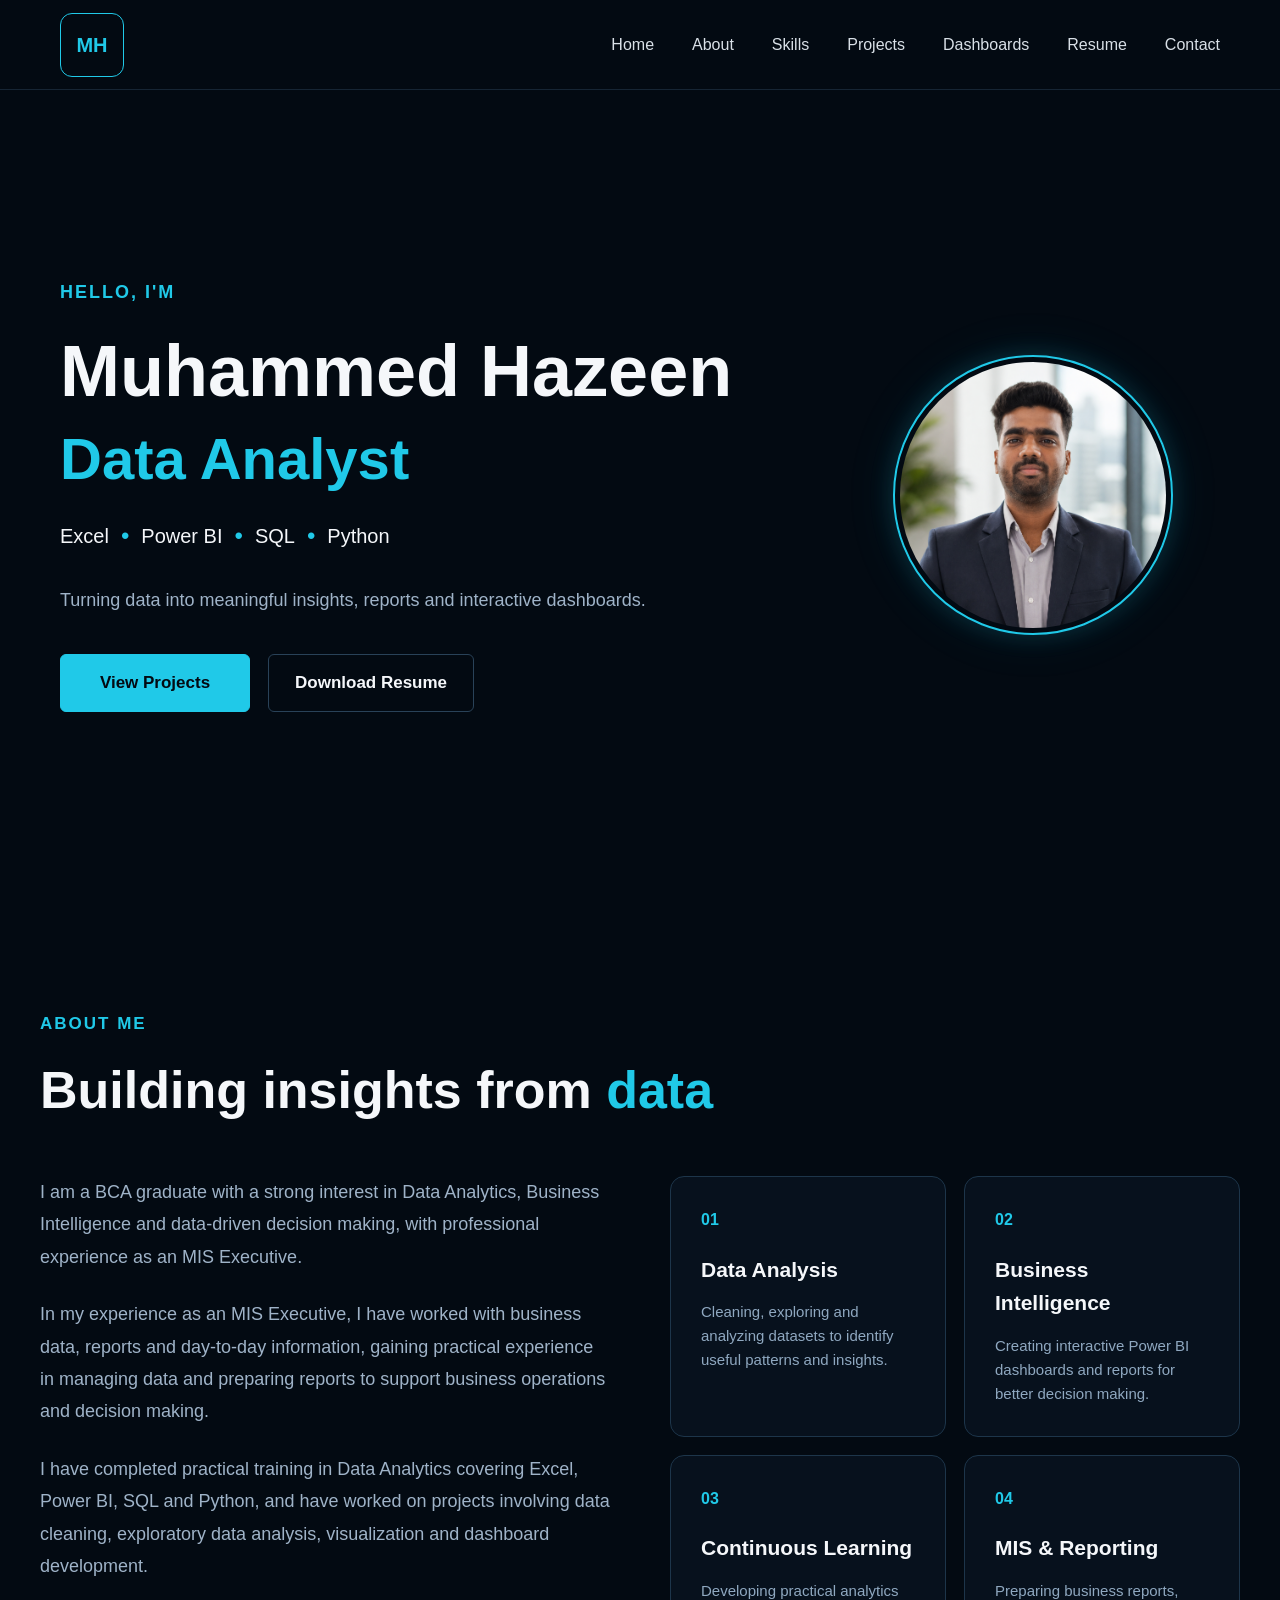
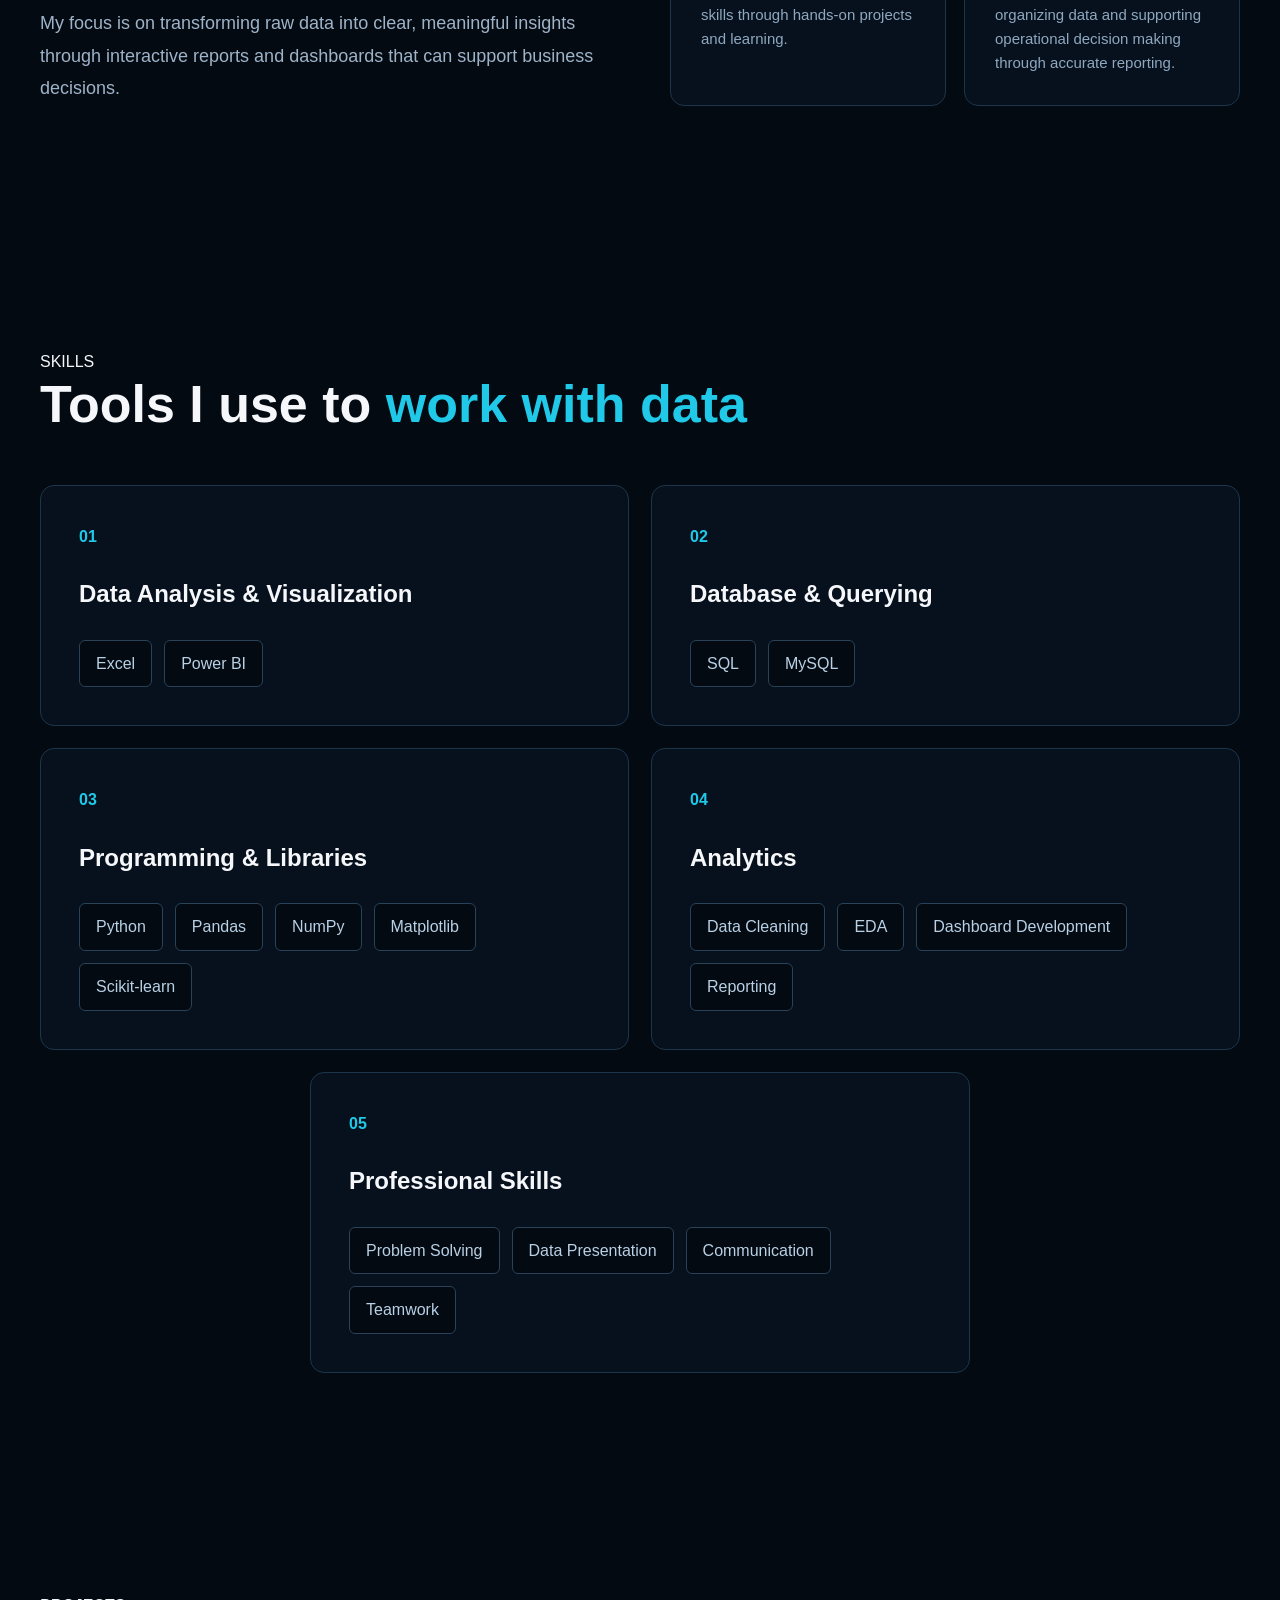
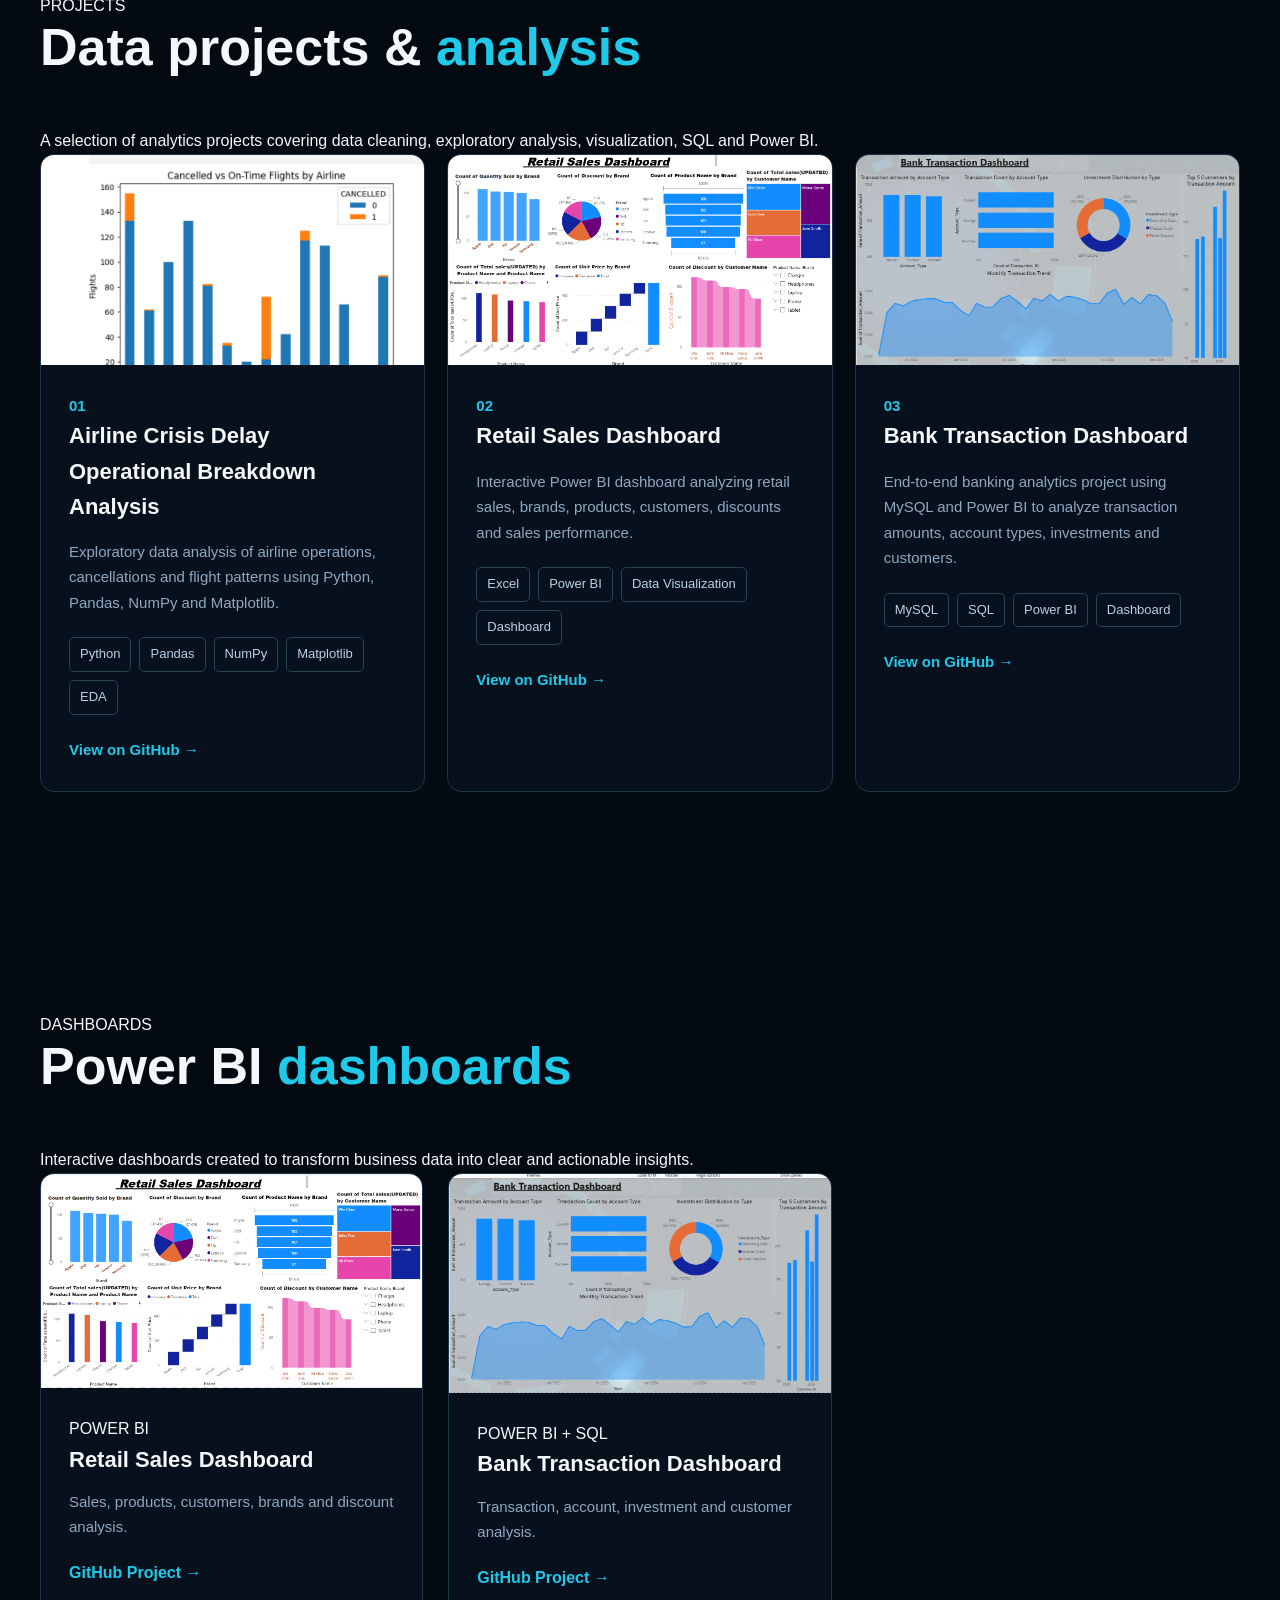
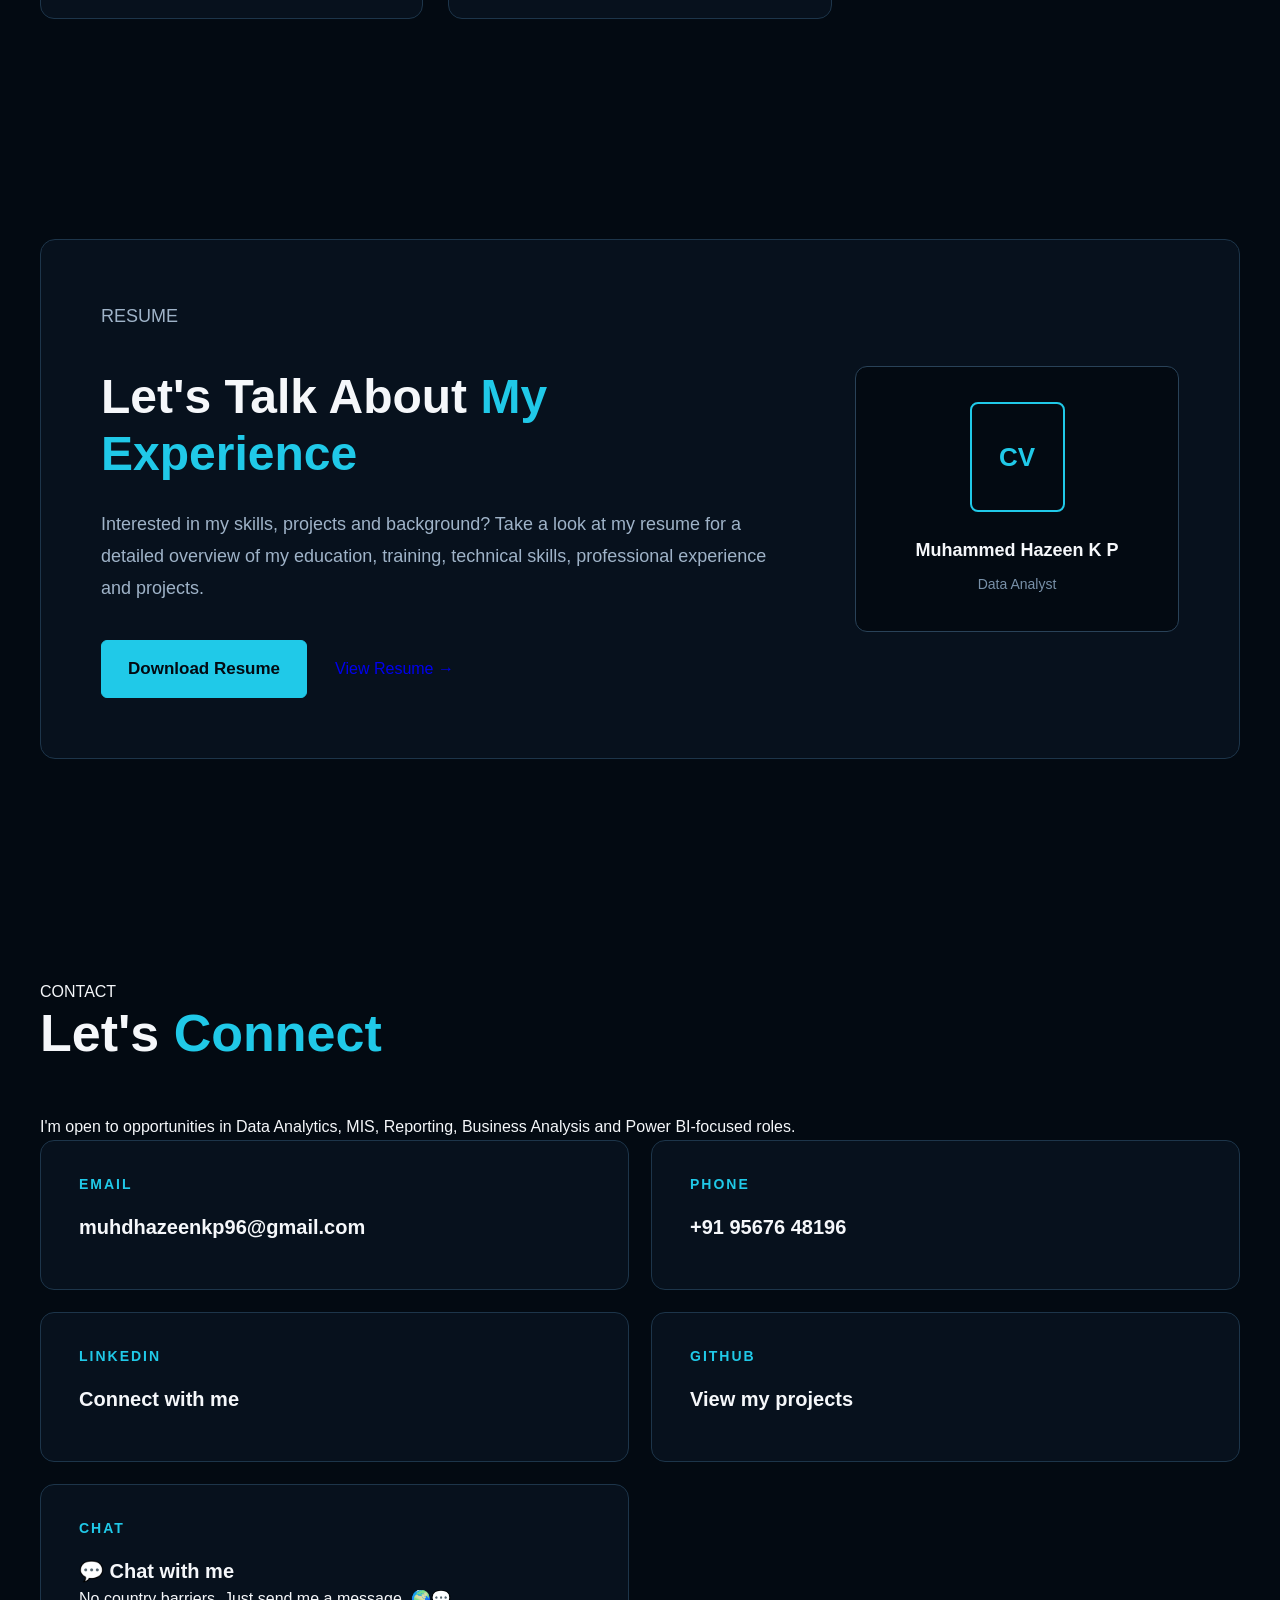
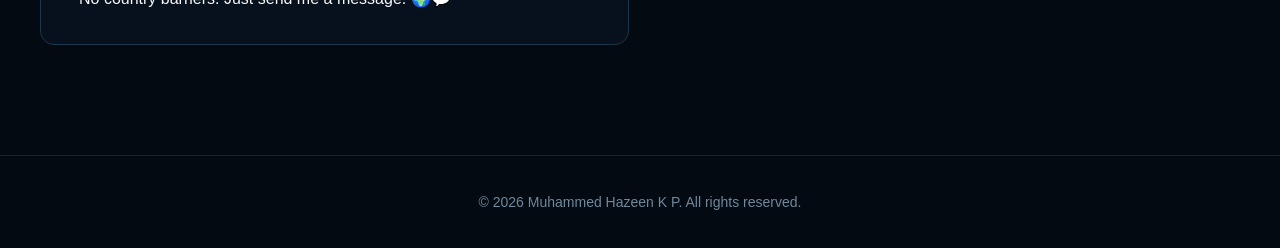
==== commit 0d705450: "Add files via upload" ====
--- a/index.html
+++ b/index.html
@@ -748,6 +748,10 @@
                 💬 Chat with me
             </h3>
 
+            <p class="chat-caption">
+                No country barriers. Just send me a message. 🌍💬
+            </p>
+
         </a>
 
         </div>
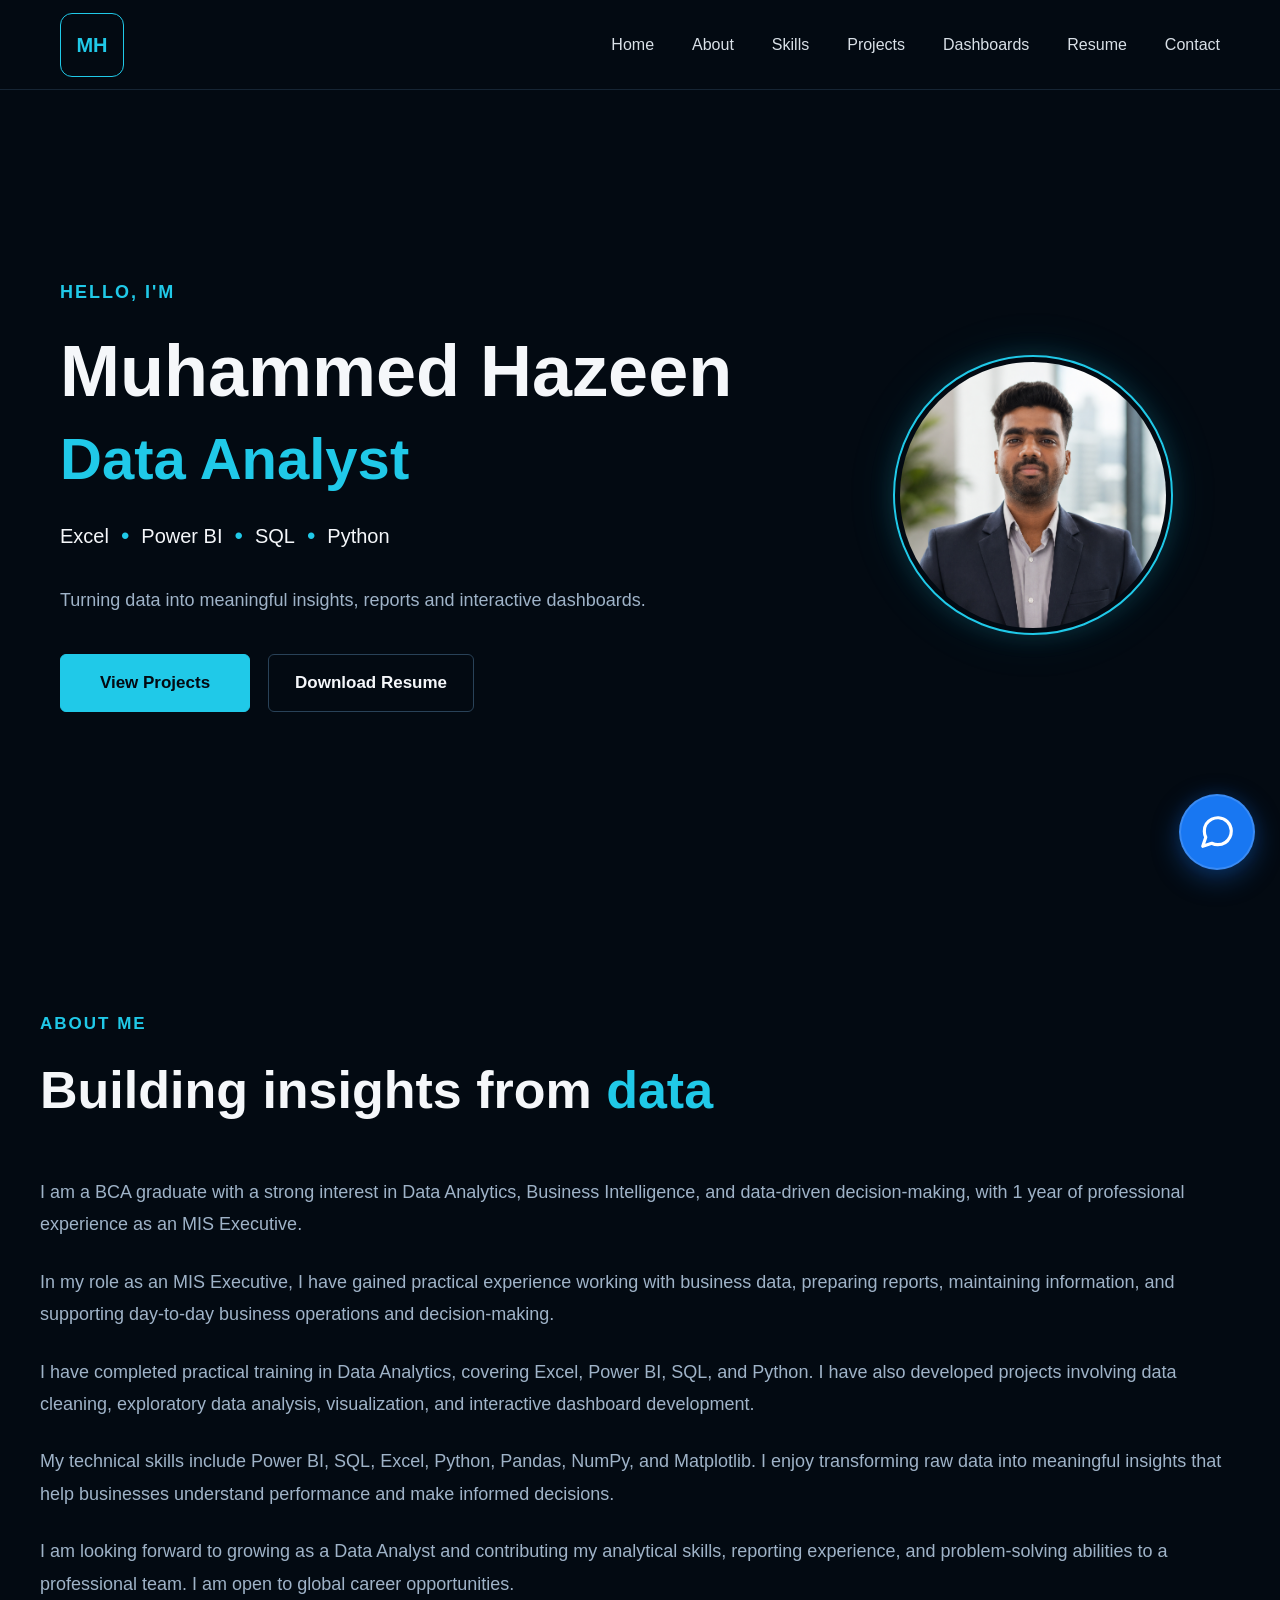
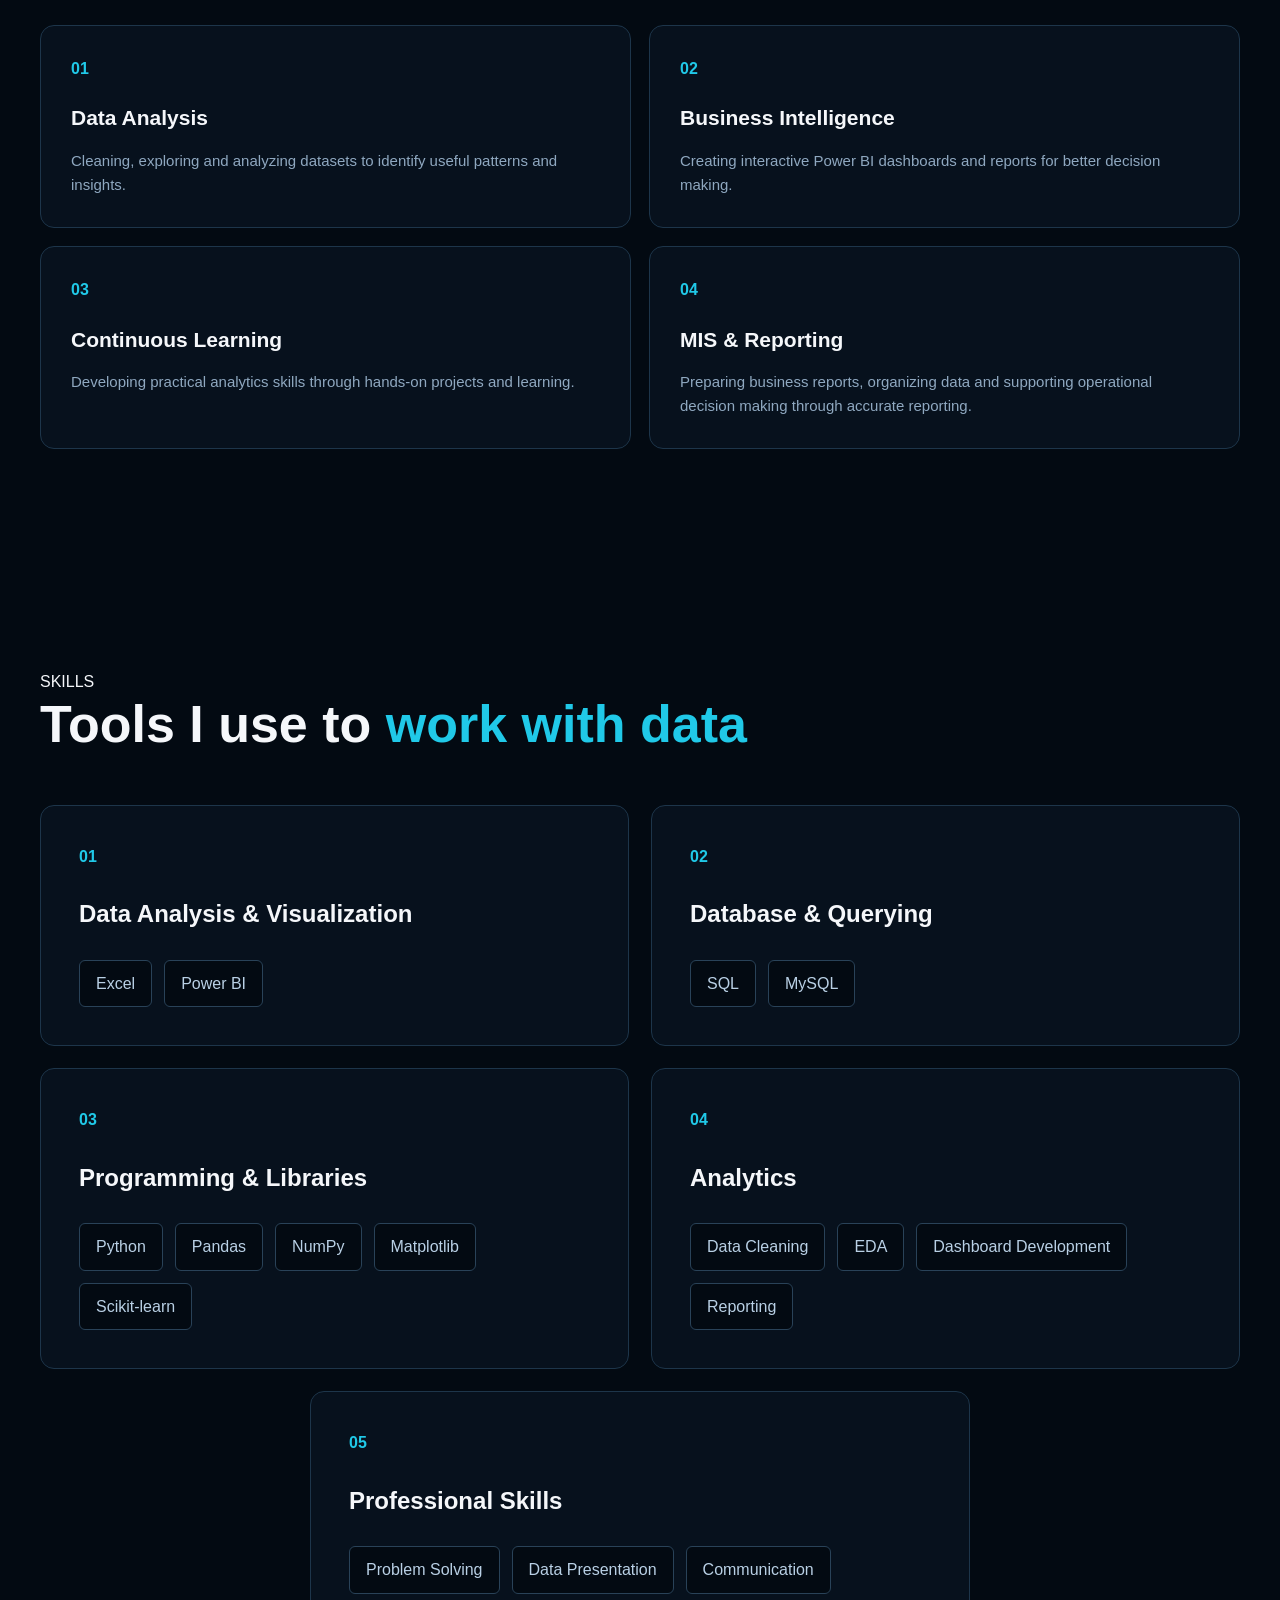
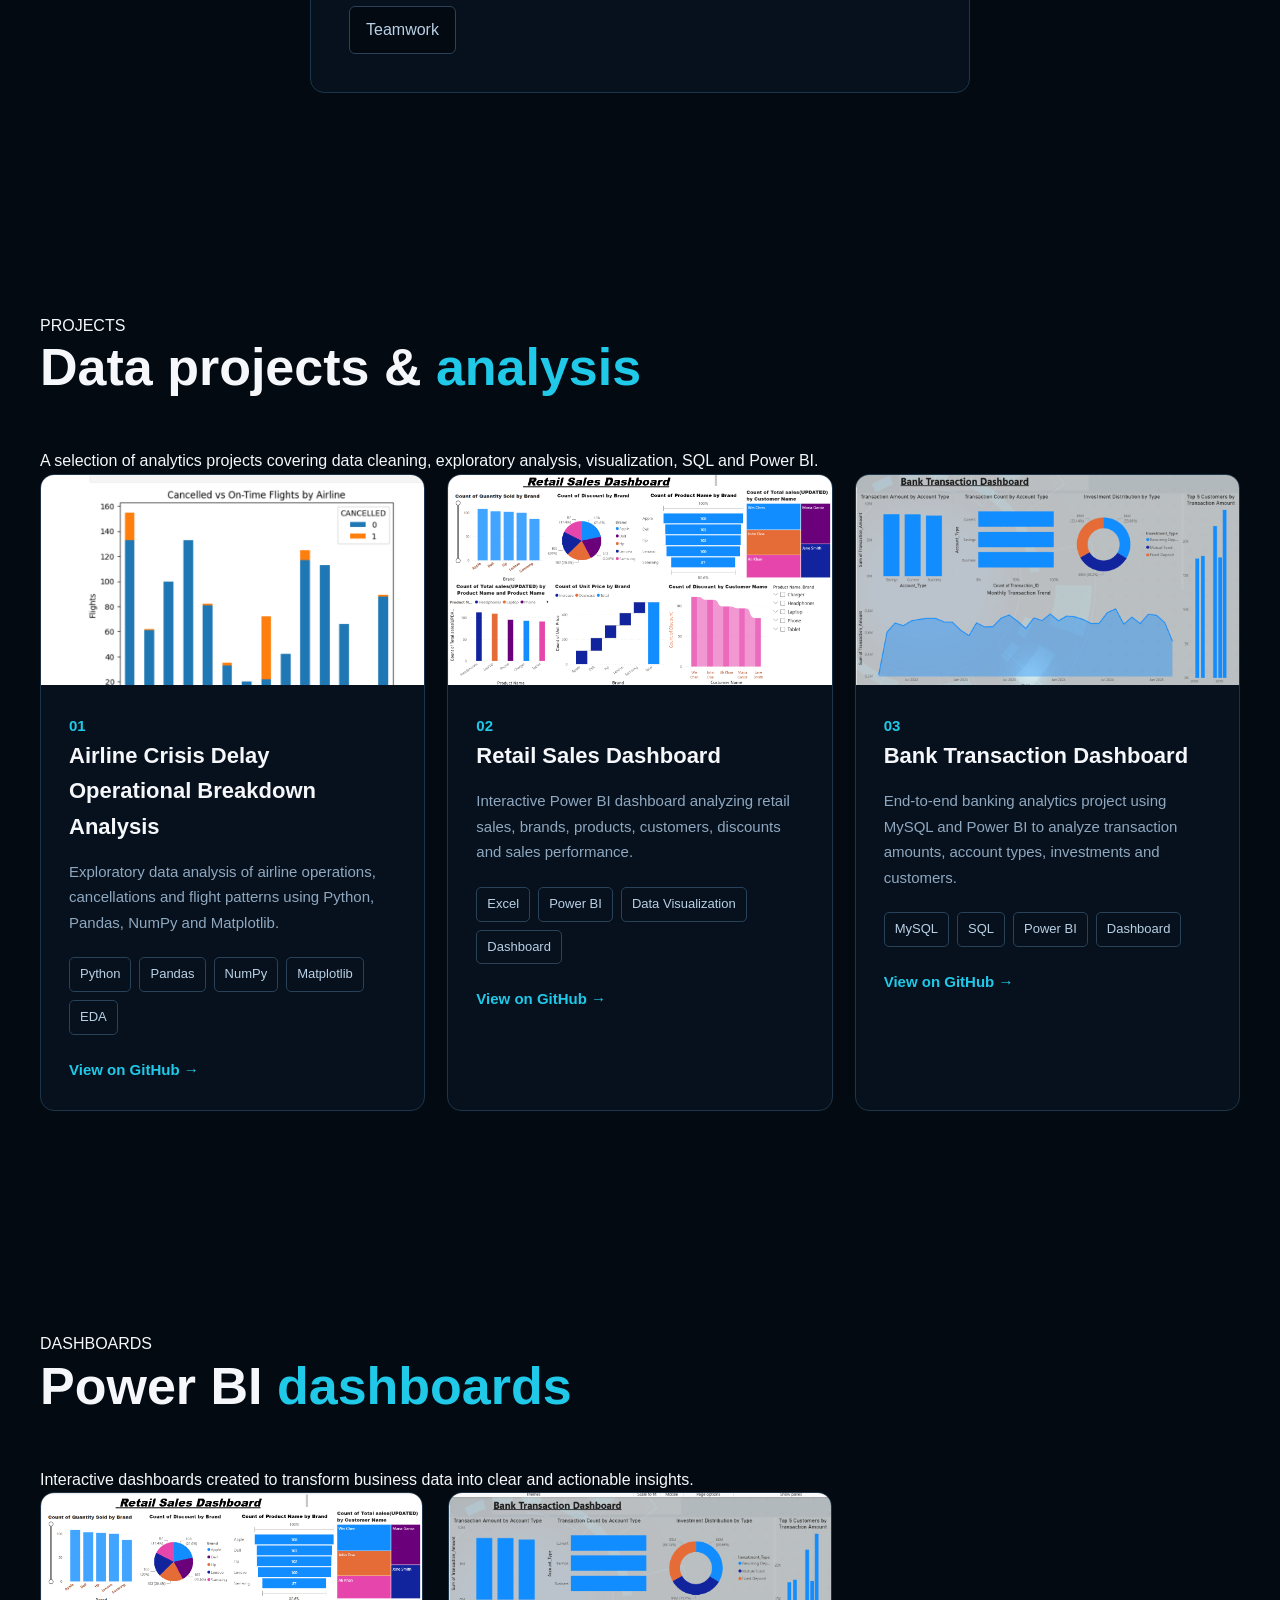
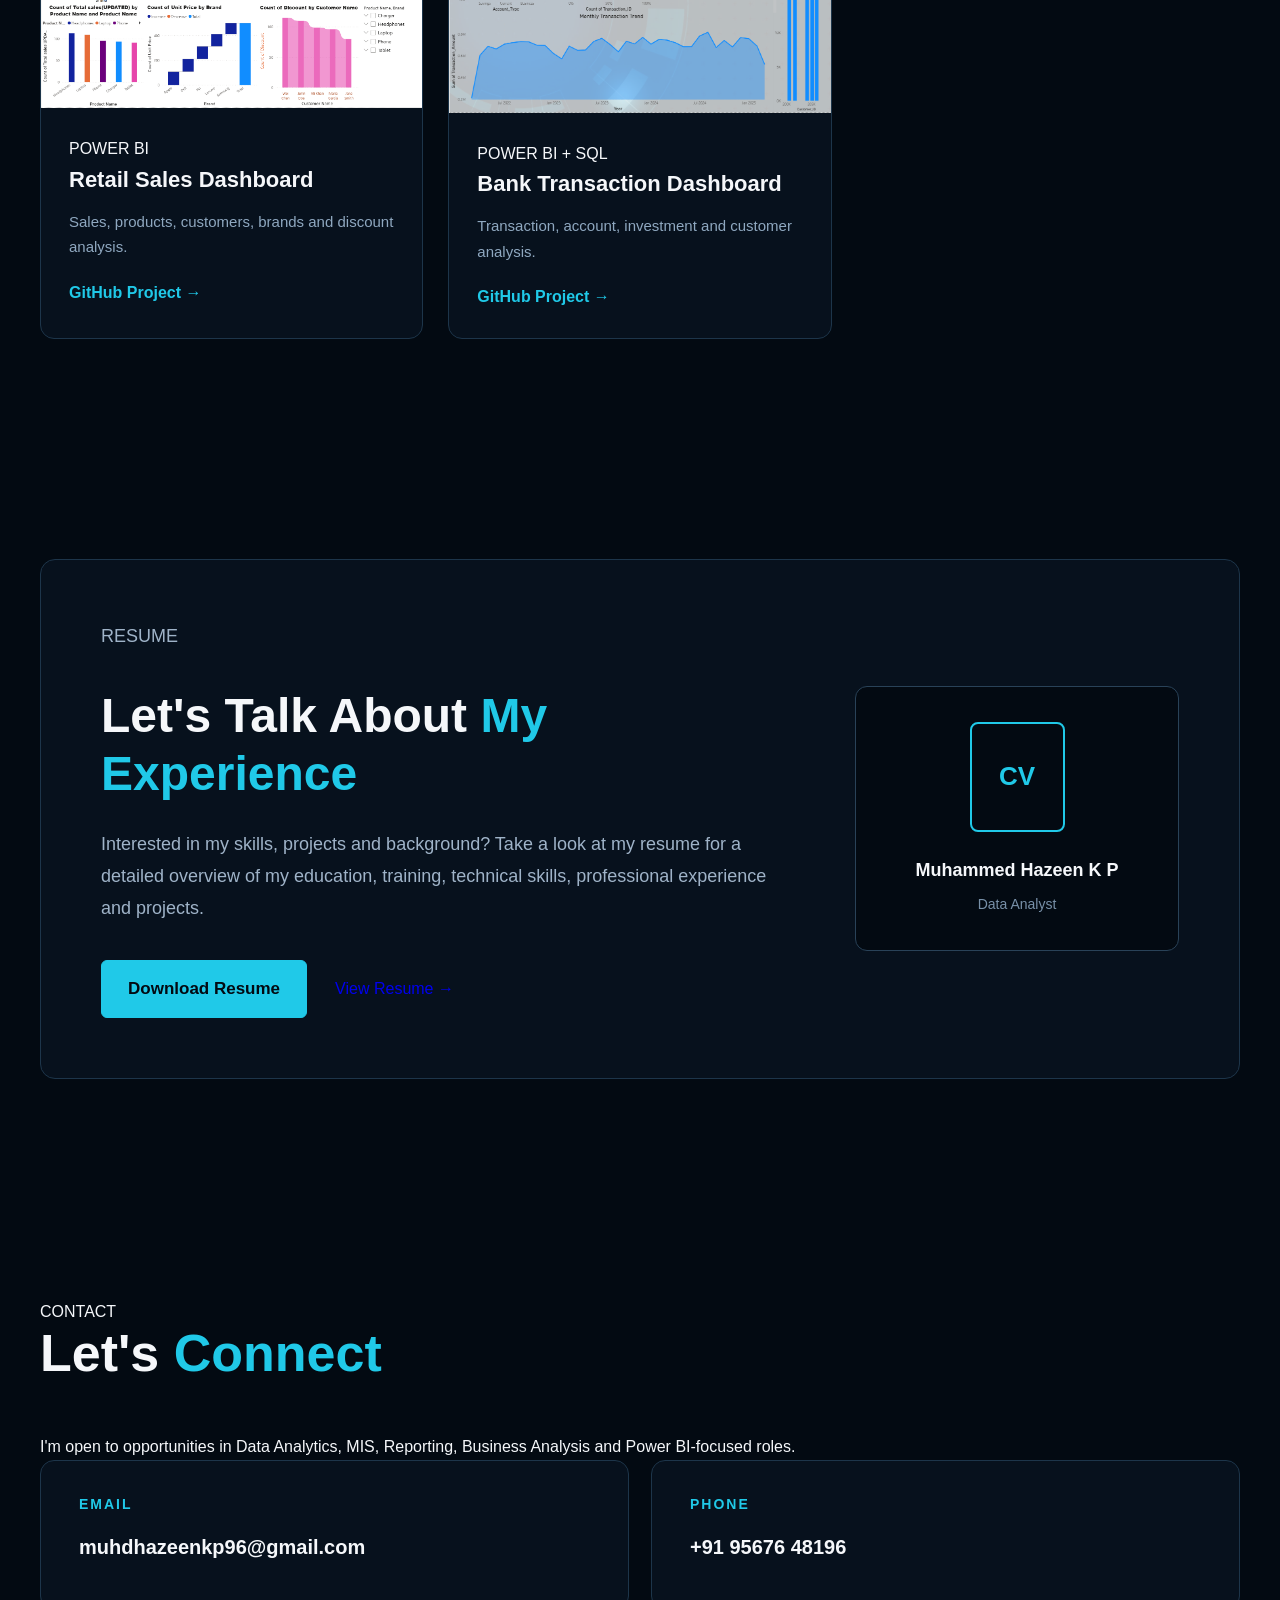
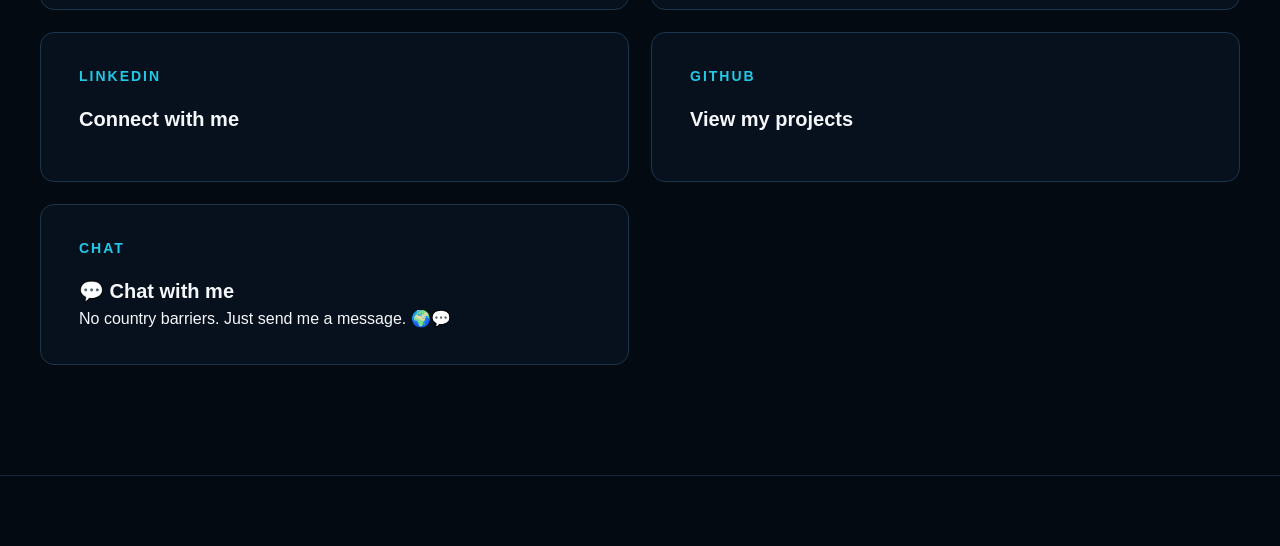
==== commit 5473deb3: "Add files via upload" ====
--- a/index.html
+++ b/index.html
@@ -129,40 +129,44 @@
 
 
         <!-- About Content -->
-        <div class="about-content">
-
-
-            <!-- LEFT SIDE : ABOUT TEXT -->
-            <div class="about-text">
-
-                <p>
-                    I am a BCA graduate with a strong interest in Data Analytics,
-                    Business Intelligence and data-driven decision making,
-                    with professional experience as an MIS Executive.
-                </p>
-
-                <p>
-                    In my experience as an MIS Executive, I have worked with
-                    business data, reports and day-to-day information, gaining
-                    practical experience in managing data and preparing reports
-                    to support business operations and decision making.
-                </p>
-
-                <p>
-                    I have completed practical training in Data Analytics
-                    covering Excel, Power BI, SQL and Python, and have worked
-                    on projects involving data cleaning, exploratory data
-                    analysis, visualization and dashboard development.
-                </p>
-
-                <p>
-                    My focus is on transforming raw data into clear, meaningful
-                    insights through interactive reports and dashboards that
-                    can support business decisions.
-                </p>
-
-            </div>
-
+<div class="about-text">
+
+    <p>
+        I am a BCA graduate with a strong interest in Data Analytics,
+        Business Intelligence, and data-driven decision-making,
+        with 1 year of professional experience as an MIS Executive.
+    </p>
+
+    <p>
+        In my role as an MIS Executive, I have gained practical
+        experience working with business data, preparing reports,
+        maintaining information, and supporting day-to-day
+        business operations and decision-making.
+    </p>
+
+    <p>
+        I have completed practical training in Data Analytics,
+        covering Excel, Power BI, SQL, and Python. I have also
+        developed projects involving data cleaning, exploratory
+        data analysis, visualization, and interactive dashboard
+        development.
+    </p>
+
+    <p>
+        My technical skills include Power BI, SQL, Excel, Python,
+        Pandas, NumPy, and Matplotlib. I enjoy transforming raw
+        data into meaningful insights that help businesses
+        understand performance and make informed decisions.
+    </p>
+
+    <p>
+        I am looking forward to growing as a Data Analyst and
+        contributing my analytical skills, reporting experience,
+        and problem-solving abilities to a professional team.
+        I am open to global career opportunities.
+    </p>
+
+</div>
 
             <!-- RIGHT SIDE : DETAIL BOXES -->
             <div class="about-cards">
@@ -766,13 +770,36 @@
 
 <footer>
 
-    <p>
-        © 2026 Muhammed Hazeen K P. All rights reserved.
-    </p>
+   
 
 </footer>
 
-
+<!-- FLOATING CHAT BUTTON -->
+<a href="chat.html" class="floating-chat-button"
+   aria-label="Chat with me"
+   title="Chat with me">
+
+    <svg xmlns="http://www.w3.org/2000/svg"
+         width="30"
+         height="30"
+         viewBox="0 0 24 24"
+         fill="none"
+         stroke="currentColor"
+         stroke-width="2"
+         stroke-linecap="round"
+         stroke-linejoin="round"
+         aria-hidden="true">
+
+        <path d="M21 11.5a8.4 8.4 0 0 1-.9 3.8
+                 8.5 8.5 0 0 1-7.6 4.7
+                 8.4 8.4 0 0 1-3.8-.9L3 21l1.9-5.7
+                 a8.4 8.4 0 0 1-.9-3.8
+                 8.5 8.5 0 0 1 4.7-7.6
+                 8.4 8.4 0 0 1 3.8-.9h.5
+                 a8.5 8.5 0 0 1 8 8z"/>
+    </svg>
+
+</a>
 
 
 </body>
--- a/style.css
+++ b/style.css
@@ -1576,3 +1576,73 @@
     }
 
 }
+
+
+/* =========================================================
+   FLOATING CHAT BUTTON — FINAL SIZE
+========================================================= */
+.floating-chat-button {
+    position: fixed !important;
+    right: 25px !important;
+    bottom: 30px !important;
+    width: 76px !important;
+    height: 76px !important;
+    display: flex;
+    align-items: center;
+    justify-content: center;
+    background: #1877f2;
+    color: #ffffff;
+    border: 2px solid rgba(255, 255, 255, 0.15);
+    border-radius: 50%;
+    text-decoration: none;
+    cursor: pointer;
+    box-shadow: 0 8px 28px rgba(24, 119, 242, 0.35),
+                0 0 18px rgba(24, 119, 242, 0.12);
+    z-index: 99999;
+    transition: transform 0.25s ease, box-shadow 0.25s ease,
+                background 0.25s ease;
+}
+.floating-chat-button svg {
+    display: block;
+    width: 38px !important;
+    height: 38px !important;
+    stroke: currentColor;
+    stroke-width: 2;
+}
+.floating-chat-button:hover {
+    transform: translateY(-4px) scale(1.05);
+    background: #0866d6;
+    box-shadow: 0 12px 32px rgba(24, 119, 242, 0.45),
+                0 0 24px rgba(24, 119, 242, 0.2);
+}
+.floating-chat-button:focus-visible {
+    outline: 3px solid #ffffff;
+    outline-offset: 4px;
+}
+@media (max-width: 768px) {
+    .floating-chat-button {
+        width: 66px !important;
+        height: 66px !important;
+        right: 18px !important;
+        bottom: 22px !important;
+    }
+    .floating-chat-button svg {
+        width: 34px !important;
+        height: 34px !important;
+    }
+}
+@media (max-width: 380px) {
+    .floating-chat-button {
+        width: 60px !important;
+        height: 60px !important;
+        right: 14px !important;
+        bottom: 18px !important;
+    }
+    .floating-chat-button svg {
+        width: 30px !important;
+        height: 30px !important;
+    }
+}
+@media (prefers-reduced-motion: reduce) {
+    .floating-chat-button { transition: none; }
+}
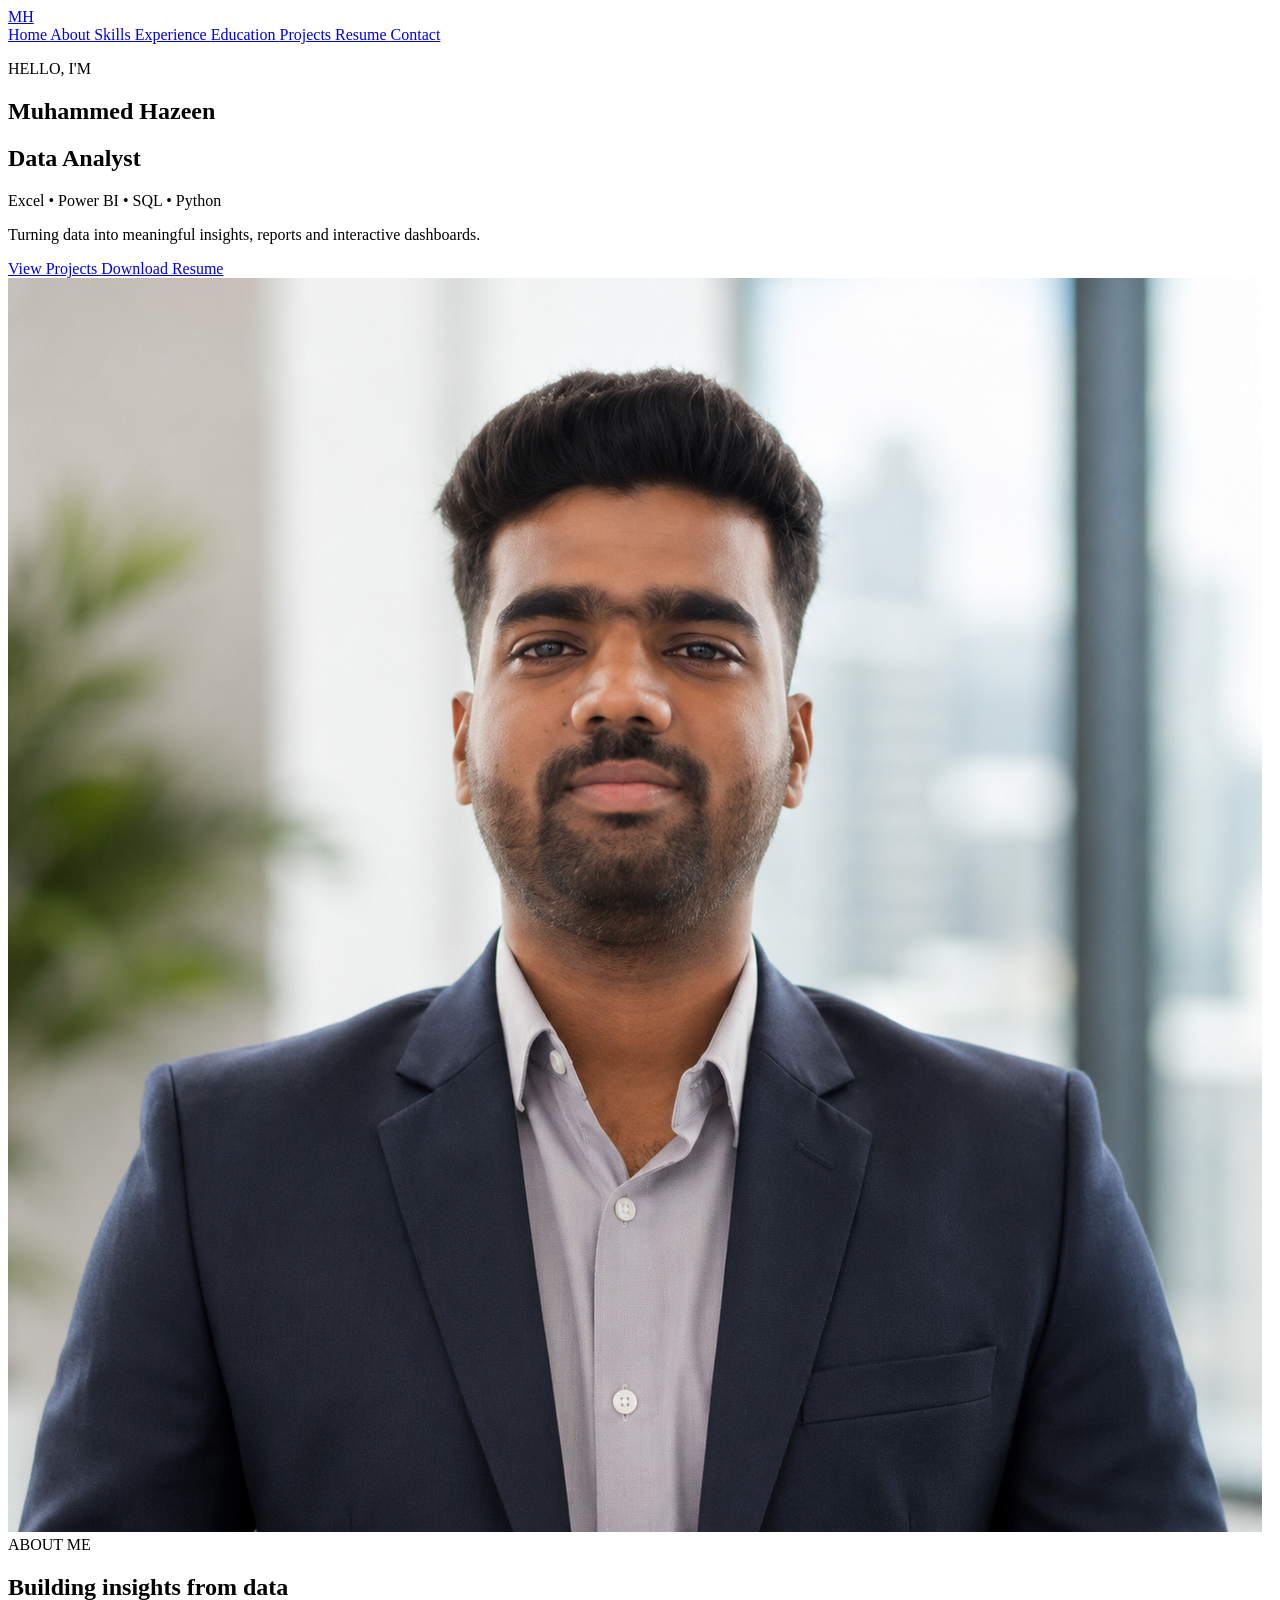
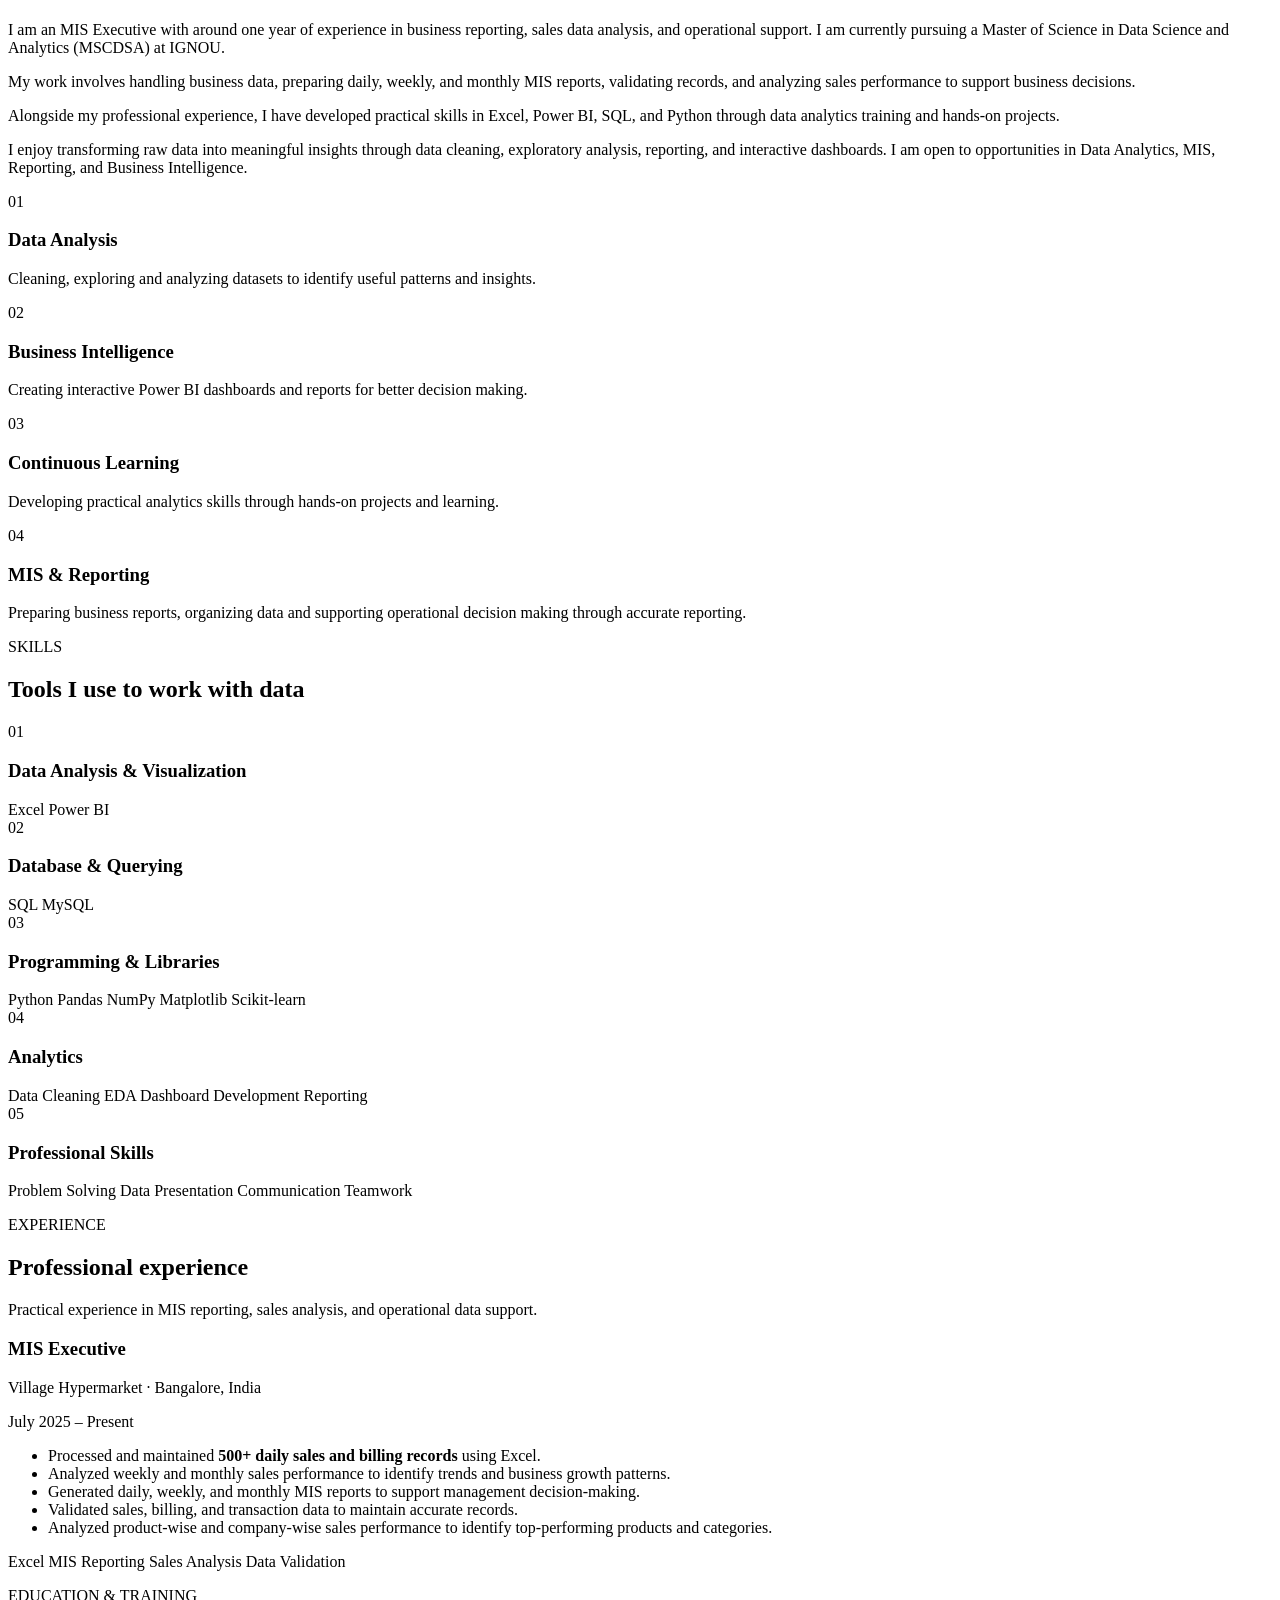
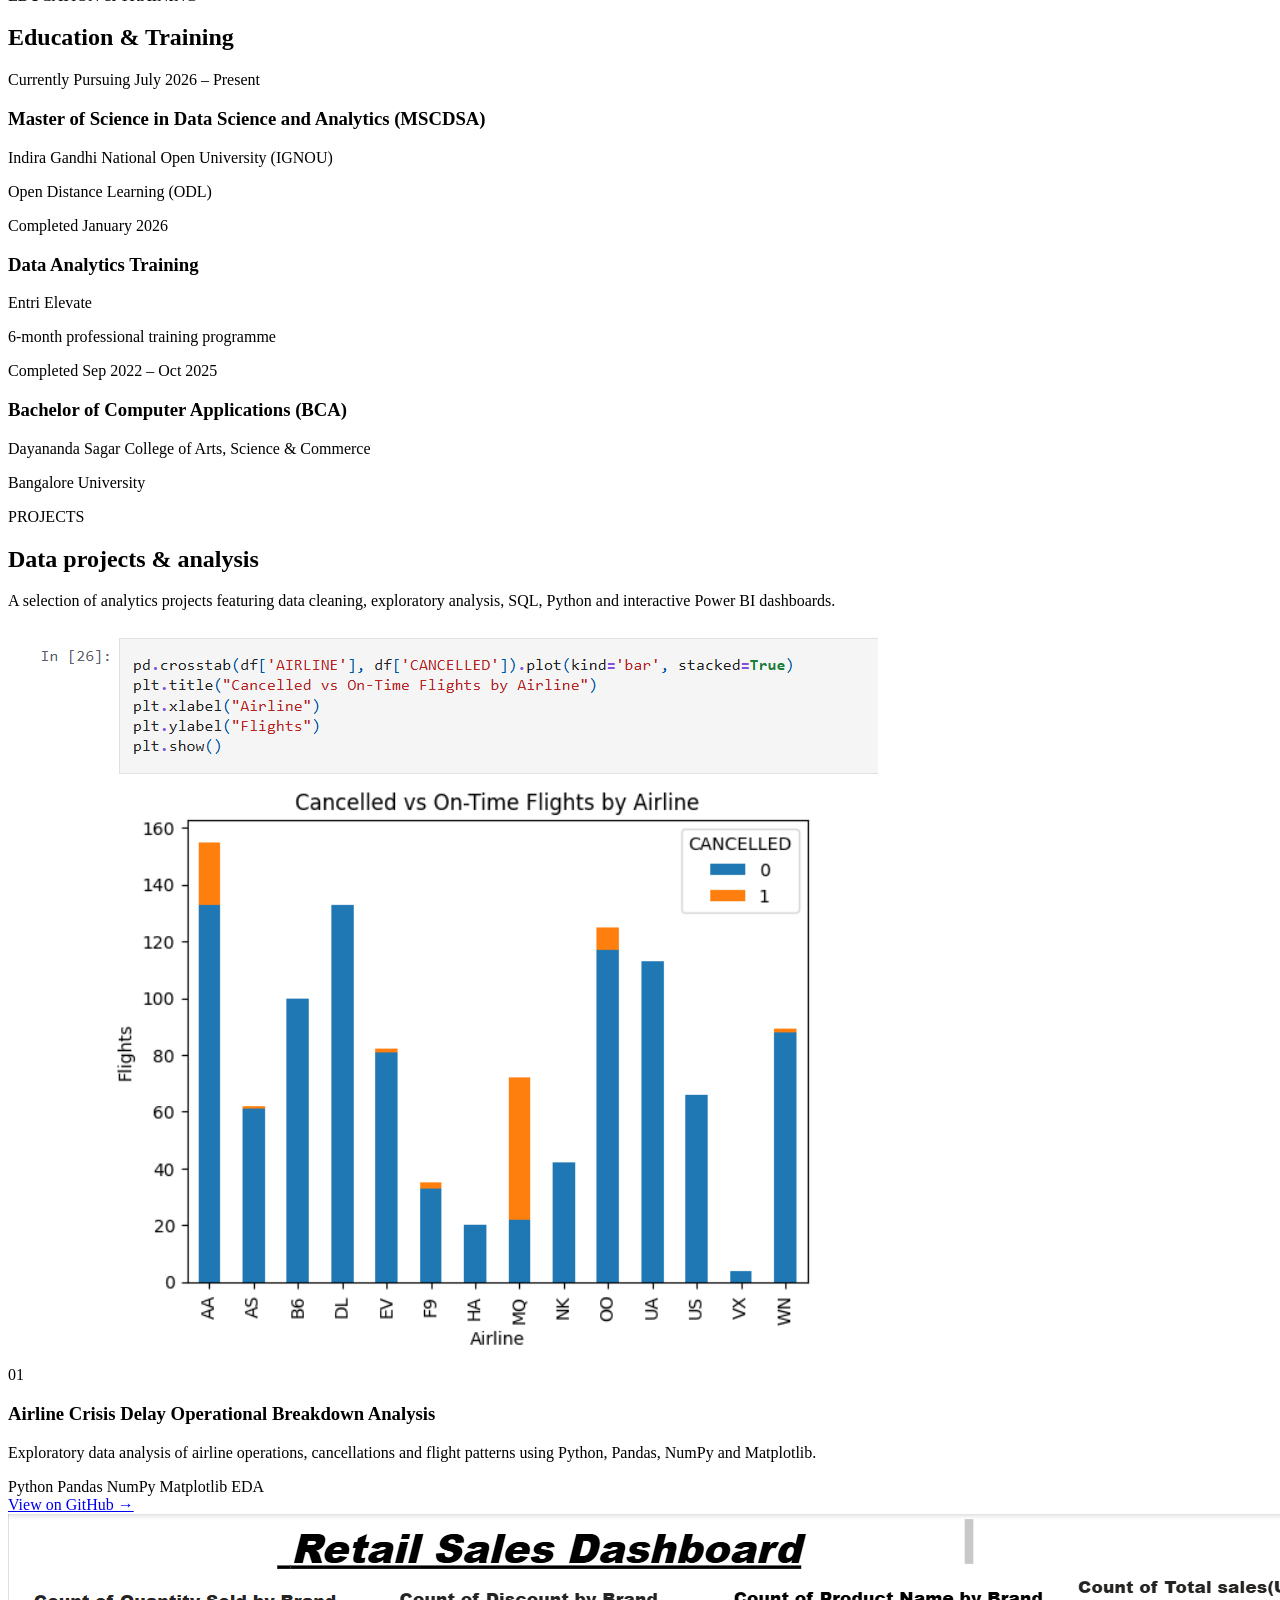
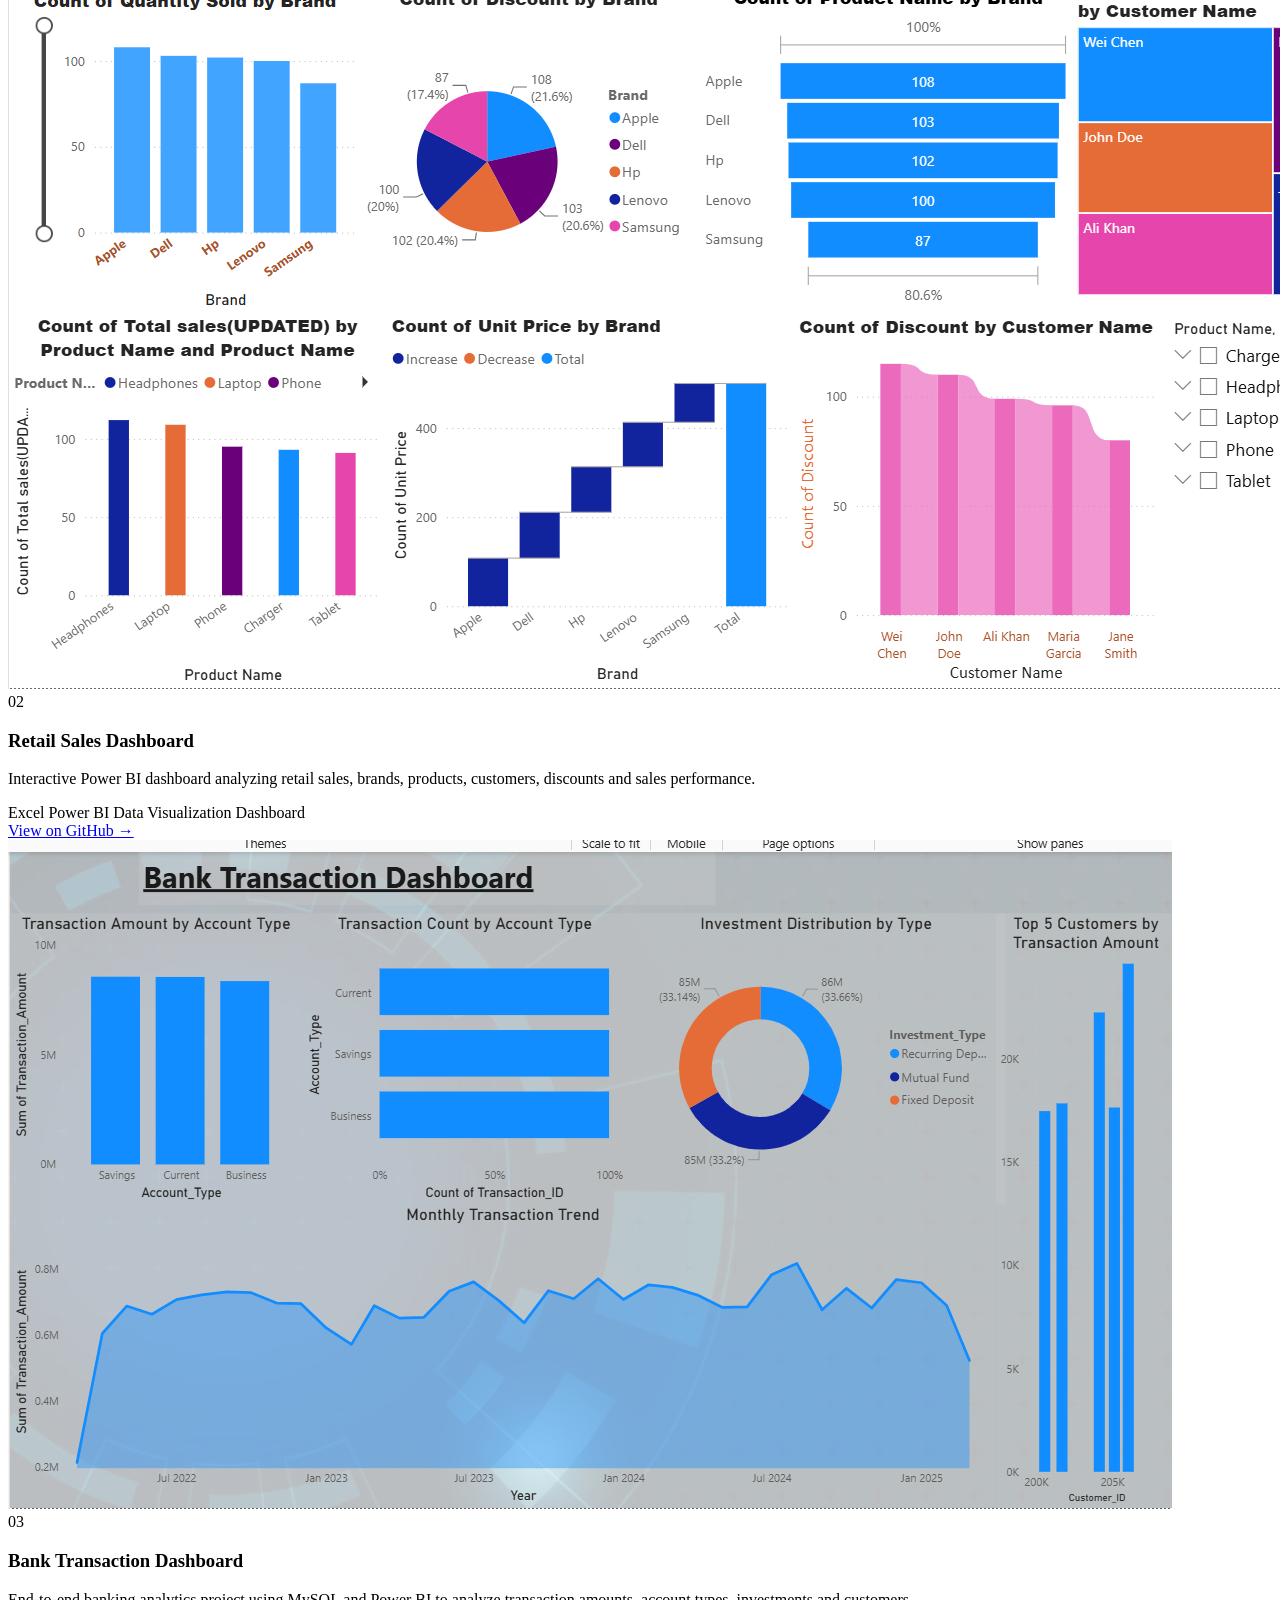
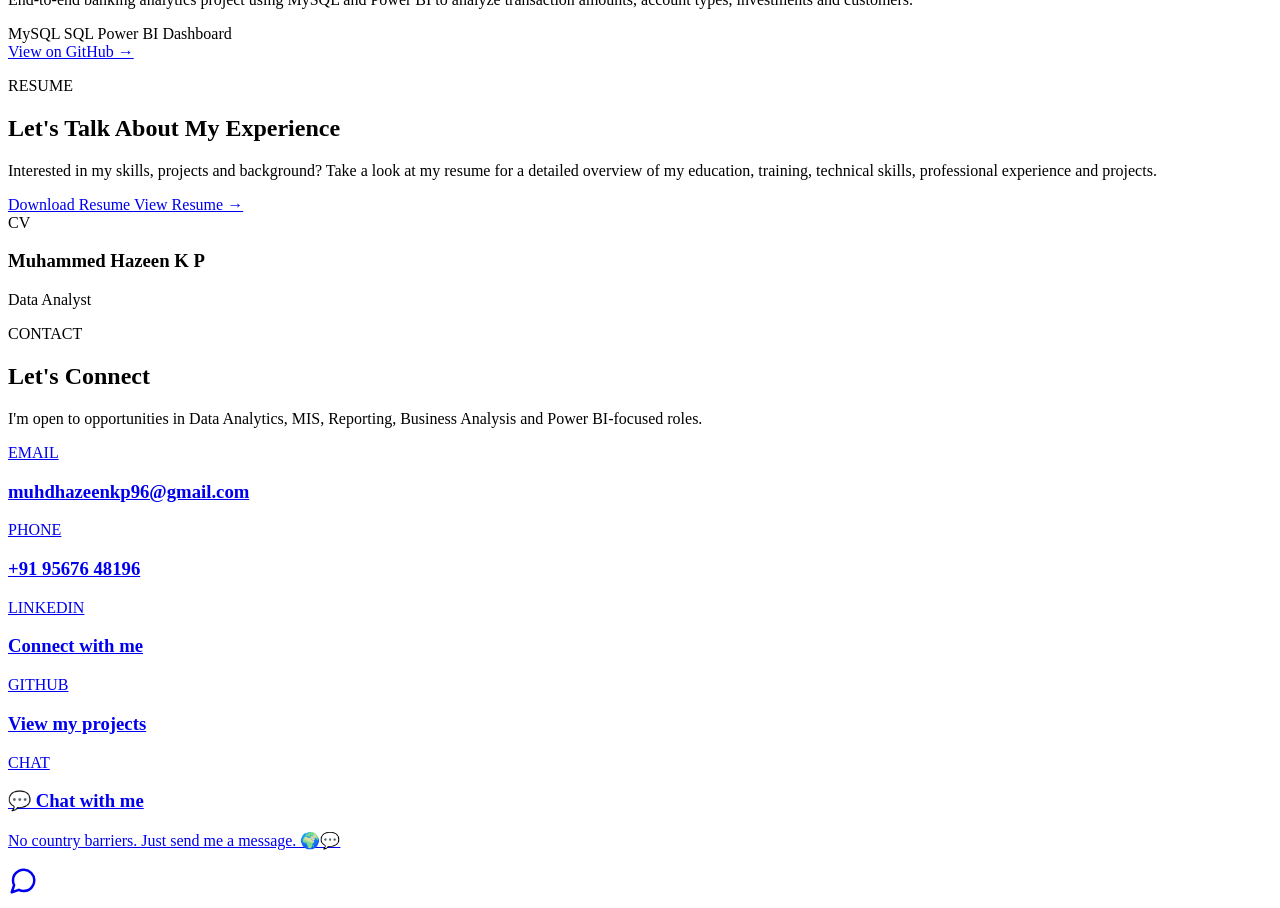
==== commit 75482beb: "Add files via upload" ====
--- a/index.html
+++ b/index.html
@@ -1,807 +1,721 @@
 <!DOCTYPE html>
 <html lang="en">
-
-<head>
-    <meta charset="UTF-8">
-    <meta name="viewport" content="width=device-width, initial-scale=1.0">
-
-    <title>Muhammed Hazeen | Data Analyst</title>
-
-    <link rel="stylesheet" href="style.css">
-</head>
-
-<body>
-
-    <!-- ================= NAVBAR ================= -->
-
-    <header class="navbar">
-
-        <div class="nav-container">
-
-            <a href="#home" class="logo">MH</a>
-
-            <nav class="nav-links">
-                <a href="#home">Home</a>
-                <a href="#about">About</a>
-                <a href="#skills">Skills</a>
-                <a href="#projects">Projects</a>
-                <a href="#dashboards">Dashboards</a>
-                <a href="#resume">Resume</a>
-                <a href="#contact">Contact</a>
-            </nav>
-
-        </div>
-
-    </header>
-
-
-    <!-- ================= HOME ================= -->
-
-    <main>
-
-        <section class="hero" id="home">
-
-            <div class="hero-container">
-
-                <!-- LEFT SIDE -->
-
-                <div class="hero-content">
-
-                    <p class="hello">HELLO, I'M</p>
-
-                    <h1>Muhammed Hazeen</h1>
-
-                    <h2>Data Analyst</h2>
-
-                    <div class="tools">
-                        <span>Excel</span>
-                        <span class="dot">•</span>
-
-                        <span>Power BI</span>
-                        <span class="dot">•</span>
-
-                        <span>SQL</span>
-                        <span class="dot">•</span>
-
-                        <span>Python</span>
-                    </div>
-
-                    <p class="hero-description">
-                        Turning data into meaningful insights, reports
+ <head>
+  <meta charset="utf-8"/>
+  <meta content="width=device-width, initial-scale=1.0" name="viewport"/>
+  <title>
+   Muhammed Hazeen | Data Analyst
+  </title>
+  <link href="style-portfolio-final.css" rel="stylesheet"/>
+ </head>
+ <body>
+  <!-- ================= NAVBAR ================= -->
+  <header class="navbar">
+   <div class="nav-container">
+    <a class="logo" href="#home">
+     MH
+    </a>
+    <nav class="nav-links">
+     <a href="#home">
+      Home
+     </a>
+     <a href="#about">
+      About
+     </a>
+     <a href="#skills">
+      Skills
+     </a>
+     <a href="#experience">
+      Experience
+     </a>
+     <a href="#education">
+      Education
+     </a>
+     <a href="#projects">
+      Projects
+     </a>
+     <a href="#resume">
+      Resume
+     </a>
+     <a href="#contact">
+      Contact
+     </a>
+    </nav>
+   </div>
+  </header>
+  <!-- ================= HOME ================= -->
+  <main>
+   <section class="hero" id="home">
+    <div class="hero-container">
+     <!-- LEFT SIDE -->
+     <div class="hero-content">
+      <p class="hello">
+       HELLO, I'M
+      </p>
+      <h1>
+       Muhammed Hazeen
+      </h1>
+      <h2>
+       Data Analyst
+      </h2>
+      <div class="tools">
+       <span>
+        Excel
+       </span>
+       <span class="dot">
+        &bull;
+       </span>
+       <span>
+        Power BI
+       </span>
+       <span class="dot">
+        &bull;
+       </span>
+       <span>
+        SQL
+       </span>
+       <span class="dot">
+        &bull;
+       </span>
+       <span>
+        Python
+       </span>
+      </div>
+      <p class="hero-description">
+       Turning data into meaningful insights, reports
                         and interactive dashboards.
-                    </p>
-
-                    <div class="hero-buttons">
-
-                        <a href="#projects" class="btn btn-primary">
-                            View Projects
-                        </a>
-
-                        <a href="resume.pdf"
-                           class="btn btn-secondary"
-                           download>
-                            Download Resume
-                        </a>
-
-                    </div>
-
-                </div>
-
-
-                <!-- RIGHT SIDE - PROFILE IMAGE -->
-
-                <div class="hero-image">
-
-                    <div class="image-circle">
-
-                        <img src="./profile.png"
-                             alt="Muhammed Hazeen">
-
-                    </div>
-
-                </div>
-
-            </div>
-
-        </section>
-
-
-<!-- =========================
+      </p>
+      <div class="hero-buttons">
+       <a class="btn btn-primary" href="#projects">
+        View Projects
+       </a>
+       <a class="btn btn-secondary" download="" href="resume.pdf">
+        Download Resume
+       </a>
+      </div>
+     </div>
+     <!-- RIGHT SIDE - PROFILE IMAGE -->
+     <div class="hero-image">
+      <div class="image-circle">
+       <img alt="Muhammed Hazeen" src="./profile.png"/>
+      </div>
+     </div>
+    </div>
+   </section>
+   <!-- =========================
      ABOUT ME SECTION
 ========================= -->
-
-<section id="about" class="about-section">
-
+   <section class="about-section" id="about">
     <div class="about-container">
-
-        <!-- Section Heading -->
-        <div class="about-header">
-
-            <div class="section-label">
-                ABOUT ME
-            </div>
-
-            <h2>
-                Building insights from <span>data</span>
-            </h2>
-
+     <!-- Section Heading -->
+     <div class="about-header">
+      <div class="section-label">
+       ABOUT ME
+      </div>
+      <h2>
+       Building insights from
+       <span>
+        data
+       </span>
+      </h2>
+     </div>
+     <!-- About Content -->
+     <div class="about-content">
+      <div class="about-text">
+       <p>
+        I am an MIS Executive with around one year of experience in
+                    business reporting, sales data analysis, and operational support.
+                    I am currently pursuing a Master of Science in Data Science and
+                    Analytics (MSCDSA) at IGNOU.
+       </p>
+       <p>
+        My work involves handling business data, preparing daily,
+                    weekly, and monthly MIS reports, validating records, and
+                    analyzing sales performance to support business decisions.
+       </p>
+       <p>
+        Alongside my professional experience, I have developed practical
+                    skills in Excel, Power BI, SQL, and Python through data analytics
+                    training and hands-on projects.
+       </p>
+       <p>
+        I enjoy transforming raw data into meaningful insights through
+                    data cleaning, exploratory analysis, reporting, and interactive
+                    dashboards. I am open to opportunities in Data Analytics, MIS,
+                    Reporting, and Business Intelligence.
+       </p>
+      </div>
+      <!-- RIGHT SIDE : DETAIL BOXES -->
+      <div class="about-cards">
+       <!-- BOX 01 -->
+       <div class="about-card">
+        <div class="about-card-number">
+         01
         </div>
-
-
-        <!-- About Content -->
-<div class="about-text">
-
-    <p>
-        I am a BCA graduate with a strong interest in Data Analytics,
-        Business Intelligence, and data-driven decision-making,
-        with 1 year of professional experience as an MIS Executive.
-    </p>
-
-    <p>
-        In my role as an MIS Executive, I have gained practical
-        experience working with business data, preparing reports,
-        maintaining information, and supporting day-to-day
-        business operations and decision-making.
-    </p>
-
-    <p>
-        I have completed practical training in Data Analytics,
-        covering Excel, Power BI, SQL, and Python. I have also
-        developed projects involving data cleaning, exploratory
-        data analysis, visualization, and interactive dashboard
-        development.
-    </p>
-
-    <p>
-        My technical skills include Power BI, SQL, Excel, Python,
-        Pandas, NumPy, and Matplotlib. I enjoy transforming raw
-        data into meaningful insights that help businesses
-        understand performance and make informed decisions.
-    </p>
-
-    <p>
-        I am looking forward to growing as a Data Analyst and
-        contributing my analytical skills, reporting experience,
-        and problem-solving abilities to a professional team.
-        I am open to global career opportunities.
-    </p>
-
-</div>
-
-            <!-- RIGHT SIDE : DETAIL BOXES -->
-            <div class="about-cards">
-
-
-                <!-- BOX 01 -->
-                <div class="about-card">
-
-                    <div class="about-card-number">
-                        01
-                    </div>
-
-                    <h3>
-                        Data Analysis
-                    </h3>
-
-                    <p>
-                        Cleaning, exploring and analyzing datasets to identify
+        <h3>
+         Data Analysis
+        </h3>
+        <p>
+         Cleaning, exploring and analyzing datasets to identify
                         useful patterns and insights.
-                    </p>
-
-                </div>
-
-
-                <!-- BOX 02 -->
-                <div class="about-card">
-
-                    <div class="about-card-number">
-                        02
-                    </div>
-
-                    <h3>
-                        Business Intelligence
-                    </h3>
-
-                    <p>
-                        Creating interactive Power BI dashboards and reports
+        </p>
+       </div>
+       <!-- BOX 02 -->
+       <div class="about-card">
+        <div class="about-card-number">
+         02
+        </div>
+        <h3>
+         Business Intelligence
+        </h3>
+        <p>
+         Creating interactive Power BI dashboards and reports
                         for better decision making.
-                    </p>
-
-                </div>
-
-
-                <!-- BOX 03 -->
-                <div class="about-card">
-
-                    <div class="about-card-number">
-                        03
-                    </div>
-
-                    <h3>
-                        Continuous Learning
-                    </h3>
-
-                    <p>
-                        Developing practical analytics skills through
+        </p>
+       </div>
+       <!-- BOX 03 -->
+       <div class="about-card">
+        <div class="about-card-number">
+         03
+        </div>
+        <h3>
+         Continuous Learning
+        </h3>
+        <p>
+         Developing practical analytics skills through
                         hands-on projects and learning.
-                    </p>
-
-                </div>
-
-
-                <!-- BOX 04 -->
-                <div class="about-card">
-
-                    <div class="about-card-number">
-                        04
-                    </div>
-
-                    <h3>
-                        MIS & Reporting
-                    </h3>
-
-                    <p>
-                        Preparing business reports, organizing data and
+        </p>
+       </div>
+       <!-- BOX 04 -->
+       <div class="about-card">
+        <div class="about-card-number">
+         04
+        </div>
+        <h3>
+         MIS &amp; Reporting
+        </h3>
+        <p>
+         Preparing business reports, organizing data and
                         supporting operational decision making through
                         accurate reporting.
-                    </p>
-
-                </div>
-
-            </div>
-
-        </div>
-
+        </p>
+       </div>
+      </div>
+     </div>
     </div>
-
-</section>
-
-<!-- ================= SKILLS ================= -->
-
-<section id="skills" class="section skills-section">
-
+   </section>
+   <!-- ================= SKILLS ================= -->
+   <section class="section skills-section" id="skills">
     <div class="section-container">
-
-        <p class="eyebrow">SKILLS</p>
-
-        <h2 class="section-title">
-            Tools I use to <span>work with data</span>
-        </h2>
-
-
-        <div class="skills-grid">
-
-            <div class="skill-card">
-
-                <span class="skill-number">01</span>
-
-                <h3>Data Analysis & Visualization</h3>
-
-                <div class="skill-tags">
-                    <span>Excel</span>
-                    <span>Power BI</span>
-                </div>
-
-            </div>
-
-
-            <div class="skill-card">
-
-                <span class="skill-number">02</span>
-
-                <h3>Database & Querying</h3>
-
-                <div class="skill-tags">
-                    <span>SQL</span>
-                    <span>MySQL</span>
-                </div>
-
-            </div>
-
-
-            <div class="skill-card">
-
-                <span class="skill-number">03</span>
-
-                <h3>Programming & Libraries</h3>
-
-                <div class="skill-tags">
-                    <span>Python</span>
-                    <span>Pandas</span>
-                    <span>NumPy</span>
-                    <span>Matplotlib</span>
-                    <span>Scikit-learn</span>
-                </div>
-
-            </div>
-
-
-            <div class="skill-card">
-
-                <span class="skill-number">04</span>
-
-                <h3>Analytics</h3>
-
-                <div class="skill-tags">
-                    <span>Data Cleaning</span>
-                    <span>EDA</span>
-                    <span>Dashboard Development</span>
-                    <span>Reporting</span>
-                </div>
-
-            </div>
-
-
-            <div class="skill-card professional-skills">
-
-                <span class="skill-number">05</span>
-
-                <h3>Professional Skills</h3>
-
-                <div class="skill-tags">
-                    <span>Problem Solving</span>
-                    <span>Data Presentation</span>
-                    <span>Communication</span>
-                    <span>Teamwork</span>
-                </div>
-
-            </div>
-
-        </div>
-
+     <p class="eyebrow">
+      SKILLS
+     </p>
+     <h2 class="section-title">
+      Tools I use to
+      <span>
+       work with data
+      </span>
+     </h2>
+     <div class="skills-grid">
+      <div class="skill-card">
+       <span class="skill-number">
+        01
+       </span>
+       <h3>
+        Data Analysis &amp; Visualization
+       </h3>
+       <div class="skill-tags">
+        <span>
+         Excel
+        </span>
+        <span>
+         Power BI
+        </span>
+       </div>
+      </div>
+      <div class="skill-card">
+       <span class="skill-number">
+        02
+       </span>
+       <h3>
+        Database &amp; Querying
+       </h3>
+       <div class="skill-tags">
+        <span>
+         SQL
+        </span>
+        <span>
+         MySQL
+        </span>
+       </div>
+      </div>
+      <div class="skill-card">
+       <span class="skill-number">
+        03
+       </span>
+       <h3>
+        Programming &amp; Libraries
+       </h3>
+       <div class="skill-tags">
+        <span>
+         Python
+        </span>
+        <span>
+         Pandas
+        </span>
+        <span>
+         NumPy
+        </span>
+        <span>
+         Matplotlib
+        </span>
+        <span>
+         Scikit-learn
+        </span>
+       </div>
+      </div>
+      <div class="skill-card">
+       <span class="skill-number">
+        04
+       </span>
+       <h3>
+        Analytics
+       </h3>
+       <div class="skill-tags">
+        <span>
+         Data Cleaning
+        </span>
+        <span>
+         EDA
+        </span>
+        <span>
+         Dashboard Development
+        </span>
+        <span>
+         Reporting
+        </span>
+       </div>
+      </div>
+      <div class="skill-card professional-skills">
+       <span class="skill-number">
+        05
+       </span>
+       <h3>
+        Professional Skills
+       </h3>
+       <div class="skill-tags">
+        <span>
+         Problem Solving
+        </span>
+        <span>
+         Data Presentation
+        </span>
+        <span>
+         Communication
+        </span>
+        <span>
+         Teamwork
+        </span>
+       </div>
+      </div>
+     </div>
     </div>
-
-</section>
-
-
-<!-- ================= PROJECTS ================= -->
-
-<section id="projects" class="section projects-section">
-
+   </section>
+   <!-- ================= EXPERIENCE ================= -->
+   <section class="section experience-section" id="experience">
     <div class="section-container">
-
-        <p class="eyebrow">PROJECTS</p>
-
-        <h2 class="section-title">
-            Data projects & <span>analysis</span>
-        </h2>
-
-        <p class="section-description">
-            A selection of analytics projects covering data cleaning,
-            exploratory analysis, visualization, SQL and Power BI.
+     <p class="eyebrow">
+      EXPERIENCE
+     </p>
+     <h2 class="section-title">
+      Professional
+      <span>
+       experience
+      </span>
+     </h2>
+     <p class="section-description">
+      Practical experience in MIS reporting, sales analysis, and operational data support.
+     </p>
+     <article class="experience-card">
+      <div class="experience-top">
+       <div>
+        <h3>
+         MIS Executive
+        </h3>
+        <p class="experience-company">
+         Village Hypermarket &middot; Bangalore, India
         </p>
-
-
-        <div class="projects-grid">
-
-
-            <!-- AIRLINE PROJECT -->
-
-            <div class="project-card">
-
-                <div class="project-image">
-
-                    <img src="airline1.png"
-                         alt="Airline Crisis Analysis">
-
-                </div>
-
-
-                <div class="project-content">
-
-                    <span class="project-number">01</span>
-
-                    <h3>
-                        Airline Crisis Delay Operational
+       </div>
+       <span class="experience-date">
+        July 2025 &ndash; Present
+       </span>
+      </div>
+      <ul class="experience-points">
+       <li>
+        Processed and maintained
+        <strong>
+         500+ daily sales and billing records
+        </strong>
+        using Excel.
+       </li>
+       <li>
+        Analyzed weekly and monthly sales performance to identify trends and business growth patterns.
+       </li>
+       <li>
+        Generated daily, weekly, and monthly MIS reports to support management decision-making.
+       </li>
+       <li>
+        Validated sales, billing, and transaction data to maintain accurate records.
+       </li>
+       <li>
+        Analyzed product-wise and company-wise sales performance to identify top-performing products and categories.
+       </li>
+      </ul>
+      <div class="experience-tags">
+       <span>
+        Excel
+       </span>
+       <span>
+        MIS Reporting
+       </span>
+       <span>
+        Sales Analysis
+       </span>
+       <span>
+        Data Validation
+       </span>
+      </div>
+     </article>
+    </div>
+   </section>
+   <!-- ================= PROJECTS ================= -->
+   <section class="section education-section" id="education">
+    <div class="section-container">
+     <p class="eyebrow">
+      EDUCATION &amp; TRAINING
+     </p>
+     <h2 class="section-title">
+      Education
+      <span>
+       &amp; Training
+      </span>
+     </h2>
+     <div class="education-grid">
+      <article class="education-card education-current">
+       <div class="education-card-top">
+        <span class="education-status">
+         Currently Pursuing
+        </span>
+        <span class="education-year">
+         July 2026 &ndash; Present
+        </span>
+       </div>
+       <h3>
+        Master of Science in Data Science and Analytics (MSCDSA)
+       </h3>
+       <p class="education-institution">
+        Indira Gandhi National Open University (IGNOU)
+       </p>
+       <p class="education-mode">
+        Open Distance Learning (ODL)
+       </p>
+      </article>
+      <article class="education-card training-card">
+       <div class="education-card-top">
+        <span class="education-status completed">
+         Completed
+        </span>
+        <span class="education-year">
+         January 2026
+        </span>
+       </div>
+       <h3>
+        Data Analytics Training
+       </h3>
+       <p class="education-institution">
+        Entri Elevate
+       </p>
+       <p class="education-mode">
+        6-month professional training programme
+       </p>
+      </article>
+      <article class="education-card">
+       <div class="education-card-top">
+        <span class="education-status completed">
+         Completed
+        </span>
+        <span class="education-year">
+         Sep 2022 &ndash; Oct 2025
+        </span>
+       </div>
+       <h3>
+        Bachelor of Computer Applications (BCA)
+       </h3>
+       <p class="education-institution">
+        Dayananda Sagar College of Arts, Science &amp; Commerce
+       </p>
+       <p class="education-mode">
+        Bangalore University
+       </p>
+      </article>
+     </div>
+    </div>
+   </section>
+   <section class="section projects-section" id="projects">
+    <div class="section-container">
+     <p class="eyebrow">
+      PROJECTS
+     </p>
+     <h2 class="section-title">
+      Data projects &amp;
+      <span>
+       analysis
+      </span>
+     </h2>
+     <p class="section-description">
+      A selection of analytics projects featuring data cleaning, exploratory analysis, SQL, Python and interactive Power BI dashboards.
+     </p>
+     <div class="projects-grid">
+      <!-- AIRLINE PROJECT -->
+      <div class="project-card">
+       <div class="project-image">
+        <img alt="Airline Crisis Analysis" src="airline1.png"/>
+       </div>
+       <div class="project-content">
+        <span class="project-number">
+         01
+        </span>
+        <h3>
+         Airline Crisis Delay Operational
                         Breakdown Analysis
-                    </h3>
-
-                    <p>
-                        Exploratory data analysis of airline operations,
+        </h3>
+        <p>
+         Exploratory data analysis of airline operations,
                         cancellations and flight patterns using Python,
                         Pandas, NumPy and Matplotlib.
-                    </p>
-
-                    <div class="project-tags">
-
-                        <span>Python</span>
-                        <span>Pandas</span>
-                        <span>NumPy</span>
-                        <span>Matplotlib</span>
-                        <span>EDA</span>
-
-                    </div>
-
-                    <a href="https://github.com/muhdhazeen96-lang/Airline-Crisis-Delay-Operational-Breakdown-Analysis"
-                       target="_blank"
-                       class="project-link">
-                        View on GitHub →
-                    </a>
-
-                </div>
-
-            </div>
-
-
-            <!-- RETAIL PROJECT -->
-
-            <div class="project-card">
-
-                <div class="project-image">
-
-                    <img src="retail.png"
-                         alt="Retail Sales Dashboard">
-
-                </div>
-
-
-                <div class="project-content">
-
-                    <span class="project-number">02</span>
-
-                    <h3>
-                        Retail Sales Dashboard
-                    </h3>
-
-                    <p>
-                        Interactive Power BI dashboard analyzing retail
+        </p>
+        <div class="project-tags">
+         <span>
+          Python
+         </span>
+         <span>
+          Pandas
+         </span>
+         <span>
+          NumPy
+         </span>
+         <span>
+          Matplotlib
+         </span>
+         <span>
+          EDA
+         </span>
+        </div>
+        <a class="project-link" href="https://github.com/muhdhazeen96-lang/Airline-Crisis-Delay-Operational-Breakdown-Analysis" target="_blank">
+         View on GitHub &rarr;
+        </a>
+       </div>
+      </div>
+      <!-- RETAIL PROJECT -->
+      <div class="project-card">
+       <div class="project-image">
+        <img alt="Retail Sales Dashboard" src="retail.png"/>
+       </div>
+       <div class="project-content">
+        <span class="project-number">
+         02
+        </span>
+        <h3>
+         Retail Sales Dashboard
+        </h3>
+        <p>
+         Interactive Power BI dashboard analyzing retail
                         sales, brands, products, customers, discounts
                         and sales performance.
-                    </p>
-
-                    <div class="project-tags">
-
-                        <span>Excel</span>
-                        <span>Power BI</span>
-                        <span>Data Visualization</span>
-                        <span>Dashboard</span>
-
-                    </div>
-
-                    <a href="https://github.com/muhdhazeen96-lang/Retail-sales-dashboard"
-                       target="_blank"
-                       class="project-link">
-                        View on GitHub →
-                    </a>
-
-                </div>
-
-            </div>
-
-
-            <!-- BANK PROJECT -->
-
-            <div class="project-card">
-
-                <div class="project-image">
-
-                    <img src="bank.png"
-                         alt="Bank Transaction Dashboard">
-
-                </div>
-
-
-                <div class="project-content">
-
-                    <span class="project-number">03</span>
-
-                    <h3>
-                        Bank Transaction Dashboard
-                    </h3>
-
-                    <p>
-                        End-to-end banking analytics project using MySQL
+        </p>
+        <div class="project-tags">
+         <span>
+          Excel
+         </span>
+         <span>
+          Power BI
+         </span>
+         <span>
+          Data Visualization
+         </span>
+         <span>
+          Dashboard
+         </span>
+        </div>
+        <a class="project-link" href="https://github.com/muhdhazeen96-lang/Retail-sales-dashboard" target="_blank">
+         View on GitHub &rarr;
+        </a>
+       </div>
+      </div>
+      <!-- BANK PROJECT -->
+      <div class="project-card">
+       <div class="project-image">
+        <img alt="Bank Transaction Dashboard" src="bank.png"/>
+       </div>
+       <div class="project-content">
+        <span class="project-number">
+         03
+        </span>
+        <h3>
+         Bank Transaction Dashboard
+        </h3>
+        <p>
+         End-to-end banking analytics project using MySQL
                         and Power BI to analyze transaction amounts,
                         account types, investments and customers.
-                    </p>
-
-                    <div class="project-tags">
-
-                        <span>MySQL</span>
-                        <span>SQL</span>
-                        <span>Power BI</span>
-                        <span>Dashboard</span>
-
-                    </div>
-
-                    <a href="https://github.com/muhdhazeen96-lang/bank-transaction-dashboard-"
-                       target="_blank"
-                       class="project-link">
-                        View on GitHub →
-                    </a>
-
-                </div>
-
-            </div>
-
+        </p>
+        <div class="project-tags">
+         <span>
+          MySQL
+         </span>
+         <span>
+          SQL
+         </span>
+         <span>
+          Power BI
+         </span>
+         <span>
+          Dashboard
+         </span>
         </div>
-
+        <a class="project-link" href="https://github.com/muhdhazeen96-lang/bank-transaction-dashboard-" target="_blank">
+         View on GitHub &rarr;
+        </a>
+       </div>
+      </div>
+     </div>
     </div>
-
-</section>
-
-
-<!-- ================= DASHBOARDS ================= -->
-
-<section id="dashboards" class="section dashboards-section">
-
+   </section>
+   <!-- ================= DASHBOARDS ================= -->
+   <!-- ================= EDUCATION ================= -->
+   <!-- ================= RESUME ================= -->
+   <section class="section resume-section" id="resume">
     <div class="section-container">
-
-        <p class="eyebrow">DASHBOARDS</p>
-
-        <h2 class="section-title">
-            Power BI <span>dashboards</span>
-        </h2>
-
-        <p class="section-description">
-            Interactive dashboards created to transform business data
-            into clear and actionable insights.
-        </p>
-
-
-        <div class="dashboard-grid">
-
-
-            <div class="dashboard-card">
-
-                <img src="retail.png"
-                     alt="Retail Sales Power BI Dashboard">
-
-                <div class="dashboard-content">
-
-                    <span>POWER BI</span>
-
-                    <h3>
-                        Retail Sales Dashboard
-                    </h3>
-
-                    <p>
-                        Sales, products, customers, brands and
-                        discount analysis.
-                    </p>
-
-                    <a href="https://github.com/muhdhazeen96-lang/Retail-sales-dashboard"
-                       target="_blank">
-                        GitHub Project →
-                    </a>
-
-                </div>
-
-            </div>
-
-
-            <div class="dashboard-card">
-
-                <img src="bank.png"
-                     alt="Bank Transaction Power BI Dashboard">
-
-                <div class="dashboard-content">
-
-                    <span>POWER BI + SQL</span>
-
-                    <h3>
-                        Bank Transaction Dashboard
-                    </h3>
-
-                    <p>
-                        Transaction, account, investment and
-                        customer analysis.
-                    </p>
-
-                    <a href="https://github.com/muhdhazeen96-lang/bank-transaction-dashboard-"
-                       target="_blank">
-                        GitHub Project →
-                    </a>
-
-                </div>
-
-            </div>
-
-
-        </div>
-
-    </div>
-
-</section>
-
-
-<!-- ================= RESUME ================= -->
-
-<section id="resume" class="section resume-section">
-
-    <div class="section-container">
-
-        <div class="resume-box">
-
-            <div class="resume-content">
-
-                <p class="eyebrow">RESUME</p>
-
-                <h2 class="section-title">
-                    Let's Talk About
-                    <span>My Experience</span>
-                </h2>
-
-                <p>
-                    Interested in my skills, projects and background?
+     <div class="resume-box">
+      <div class="resume-content">
+       <p class="eyebrow">
+        RESUME
+       </p>
+       <h2 class="section-title">
+        Let's Talk About
+        <span>
+         My Experience
+        </span>
+       </h2>
+       <p>
+        Interested in my skills, projects and background?
                     Take a look at my resume for a detailed overview
                     of my education, training, technical skills,
                     professional experience and projects.
-                </p>
-
-
-                <div class="resume-buttons">
-
-                    <a href="resume.pdf"
-                       class="btn btn-primary"
-                       download>
-                        Download Resume
-                    </a>
-
-                    <a href="resume.pdf"
-                       target="_blank"
-                       class="view-resume">
-                        View Resume →
-                    </a>
-
-                </div>
-
-            </div>
-
-
-            <div class="resume-card">
-
-                <div class="cv-icon">
-                    CV
-                </div>
-
-                <h3>
-                    Muhammed Hazeen K P
-                </h3>
-
-                <p>
-                    Data Analyst
-                </p>
-
-            </div>
-
-        </div>
-
+       </p>
+       <div class="resume-buttons">
+        <a class="btn btn-primary" download="" href="resume.pdf">
+         Download Resume
+        </a>
+        <a class="view-resume" href="resume.pdf" target="_blank">
+         View Resume &rarr;
+        </a>
+       </div>
+      </div>
+      <div class="resume-card">
+       <div class="cv-icon">
+        CV
+       </div>
+       <h3>
+        Muhammed Hazeen K P
+       </h3>
+       <p>
+        Data Analyst
+       </p>
+      </div>
+     </div>
     </div>
-
-</section>
-
-
-<!-- ================= CONTACT ================= -->
-
-<section id="contact" class="section contact-section">
-
+   </section>
+   <!-- ================= CONTACT ================= -->
+   <section class="section contact-section" id="contact">
     <div class="section-container">
-
-        <p class="eyebrow">CONTACT</p>
-
-        <h2 class="section-title">
-            Let's <span>Connect</span>
-        </h2>
-
-        <p class="section-description">
-            I'm open to opportunities in Data Analytics, MIS,
+     <p class="eyebrow">
+      CONTACT
+     </p>
+     <h2 class="section-title">
+      Let's
+      <span>
+       Connect
+      </span>
+     </h2>
+     <p class="section-description">
+      I'm open to opportunities in Data Analytics, MIS,
             Reporting, Business Analysis and Power BI-focused roles.
-        </p>
-
-
-        <div class="contact-grid">
-
-
-            <a href="mailto:muhdhazeenkp96@gmail.com"
-               class="contact-card">
-
-                <span>EMAIL</span>
-
-                <h3>
-                    muhdhazeenkp96@gmail.com
-                </h3>
-
-            </a>
-
-
-            <a href="tel:+919567648196"
-               class="contact-card">
-
-                <span>PHONE</span>
-
-                <h3>
-                    +91 95676 48196
-                </h3>
-
-            </a>
-
-
-            <a href="https://www.linkedin.com/in/muhammed-hazeen-k-p"
-               target="_blank"
-               class="contact-card">
-
-                <span>LINKEDIN</span>
-
-                <h3>
-                    Connect with me
-                </h3>
-
-            </a>
-
-
-            <a href="https://github.com/muhdhazeen96-lang"
-               target="_blank"
-               class="contact-card">
-
-                <span>GITHUB</span>
-
-                <h3>
-                    View my projects
-                </h3>
-
-            </a>
-
-
-        <!-- CHAT CARD -->
-        <a href="chat.html" class="contact-card contact-chat-card">
-
-            <span>CHAT</span>
-
-            <h3>
-                💬 Chat with me
-            </h3>
-
-            <p class="chat-caption">
-                No country barriers. Just send me a message. 🌍💬
-            </p>
-
-        </a>
-
-        </div>
-
+     </p>
+     <div class="contact-grid">
+      <a class="contact-card" href="mailto:muhdhazeenkp96@gmail.com">
+       <span>
+        EMAIL
+       </span>
+       <h3>
+        muhdhazeenkp96@gmail.com
+       </h3>
+      </a>
+      <a class="contact-card" href="tel:+919567648196">
+       <span>
+        PHONE
+       </span>
+       <h3>
+        +91 95676 48196
+       </h3>
+      </a>
+      <a class="contact-card" href="https://www.linkedin.com/in/muhammed-hazeen-k-p" target="_blank">
+       <span>
+        LINKEDIN
+       </span>
+       <h3>
+        Connect with me
+       </h3>
+      </a>
+      <a class="contact-card" href="https://github.com/muhdhazeen96-lang" target="_blank">
+       <span>
+        GITHUB
+       </span>
+       <h3>
+        View my projects
+       </h3>
+      </a>
+      <!-- CHAT CARD -->
+      <a class="contact-card contact-chat-card" href="chat.html">
+       <span>
+        CHAT
+       </span>
+       <h3>
+        💬 Chat with me
+       </h3>
+       <p class="chat-caption">
+        No country barriers. Just send me a message. 🌍💬
+       </p>
+      </a>
+     </div>
     </div>
-
-</section>
-
-
-
-<!-- ================= FOOTER ================= -->
-
-<footer>
-
-   
-
-</footer>
-
-<!-- FLOATING CHAT BUTTON -->
-<a href="chat.html" class="floating-chat-button"
-   aria-label="Chat with me"
-   title="Chat with me">
-
-    <svg xmlns="http://www.w3.org/2000/svg"
-         width="30"
-         height="30"
-         viewBox="0 0 24 24"
-         fill="none"
-         stroke="currentColor"
-         stroke-width="2"
-         stroke-linecap="round"
-         stroke-linejoin="round"
-         aria-hidden="true">
-
-        <path d="M21 11.5a8.4 8.4 0 0 1-.9 3.8
+   </section>
+   <!-- ================= FOOTER ================= -->
+   <footer>
+   </footer>
+   <!-- FLOATING CHAT BUTTON -->
+   <a aria-label="Chat with me" class="floating-chat-button" href="chat.html" title="Chat with me">
+    <svg aria-hidden="true" fill="none" height="30" stroke="currentColor" stroke-linecap="round" stroke-linejoin="round" stroke-width="2" viewbox="0 0 24 24" width="30" xmlns="http://www.w3.org/2000/svg">
+     <path d="M21 11.5a8.4 8.4 0 0 1-.9 3.8
                  8.5 8.5 0 0 1-7.6 4.7
                  8.4 8.4 0 0 1-3.8-.9L3 21l1.9-5.7
                  a8.4 8.4 0 0 1-.9-3.8
                  8.5 8.5 0 0 1 4.7-7.6
                  8.4 8.4 0 0 1 3.8-.9h.5
-                 a8.5 8.5 0 0 1 8 8z"/>
+                 a8.5 8.5 0 0 1 8 8z">
+     </path>
     </svg>
-
-</a>
-
-
-</body>
-
-</html>+   </a>
+  </main>
+ </body>
+</html>
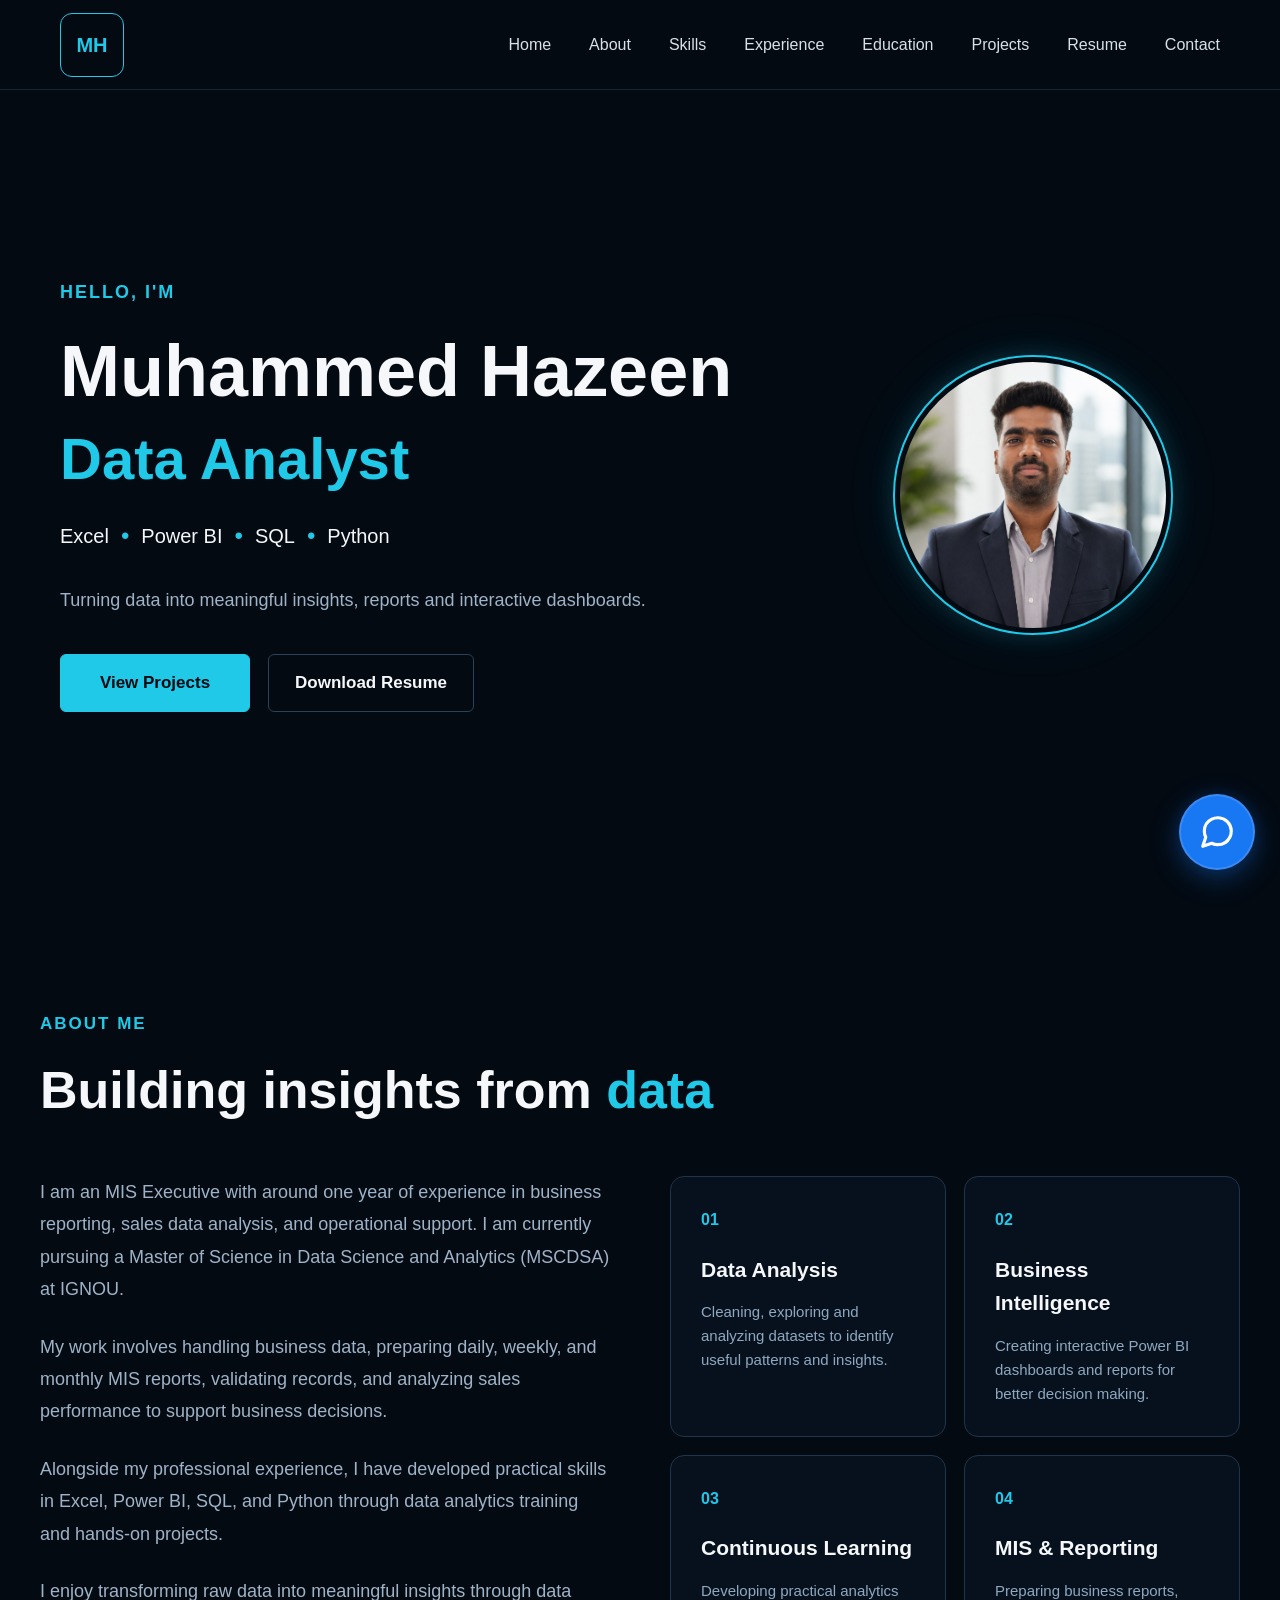
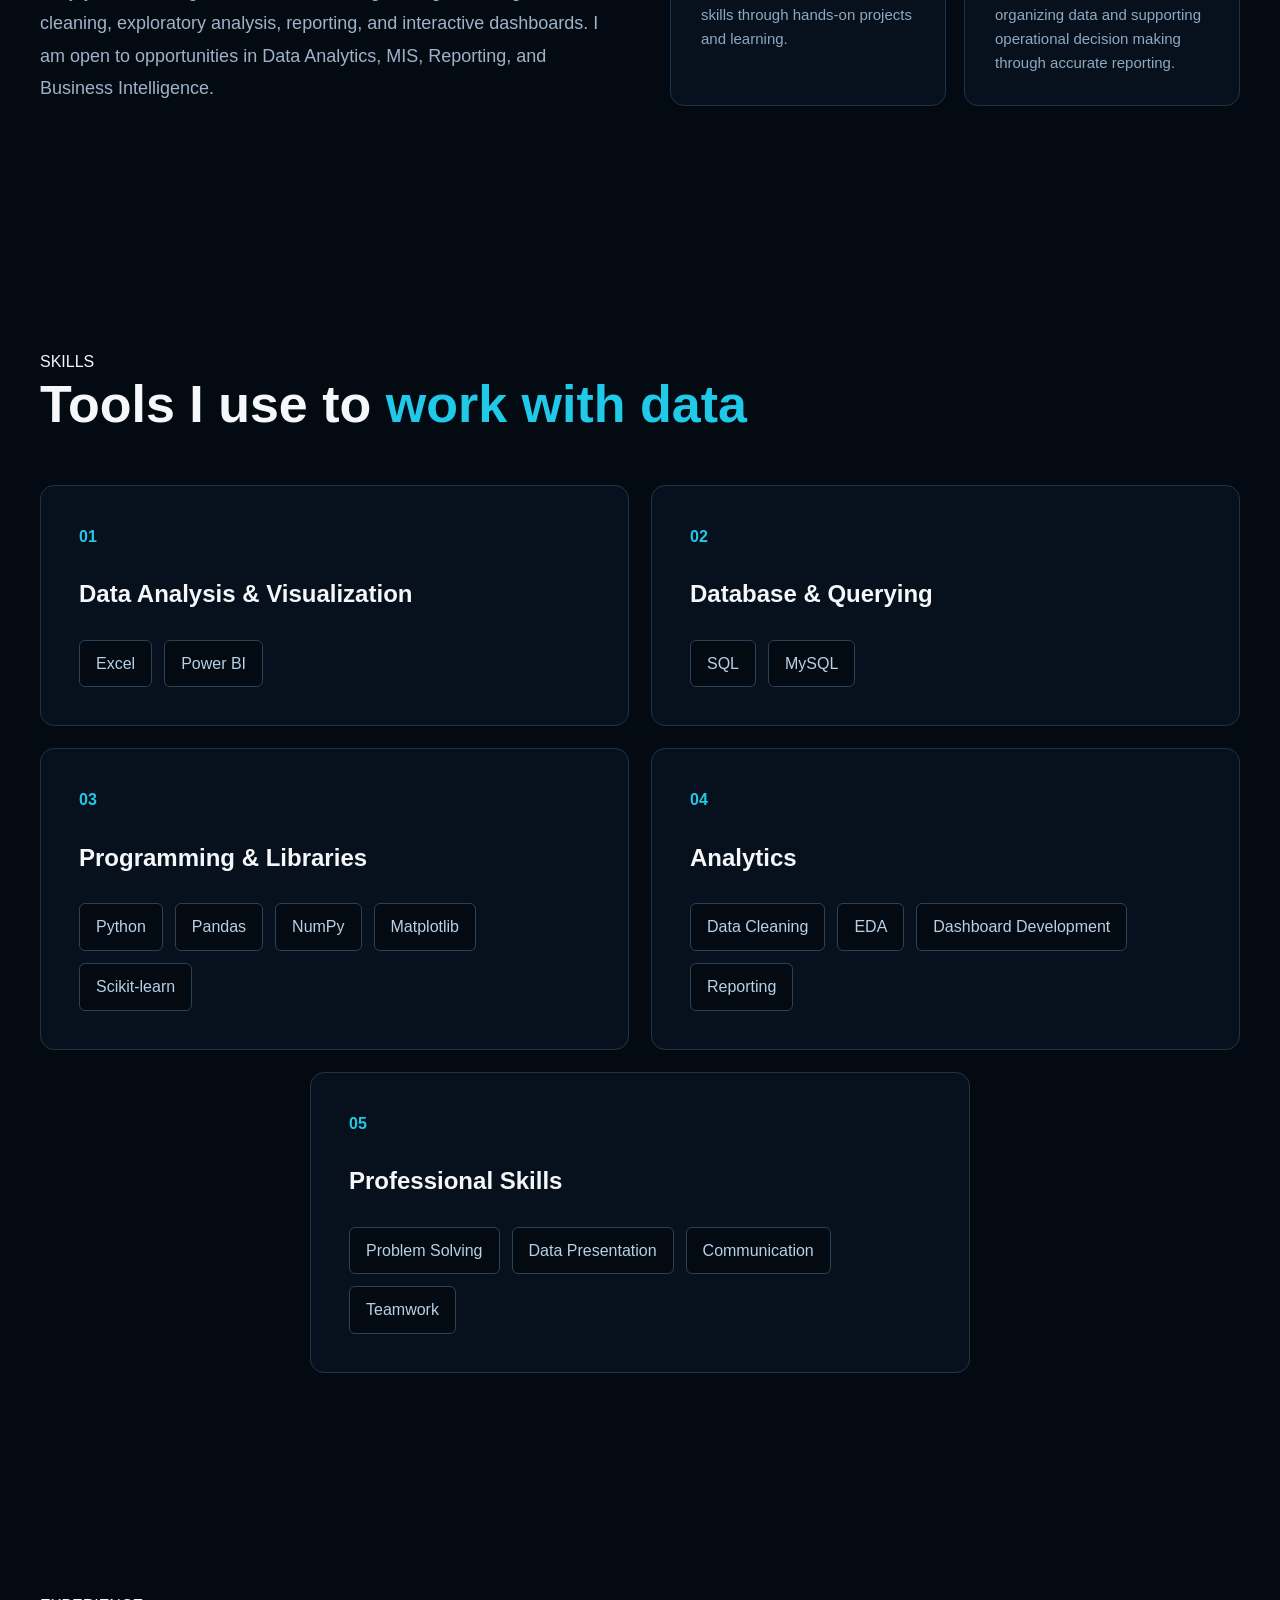
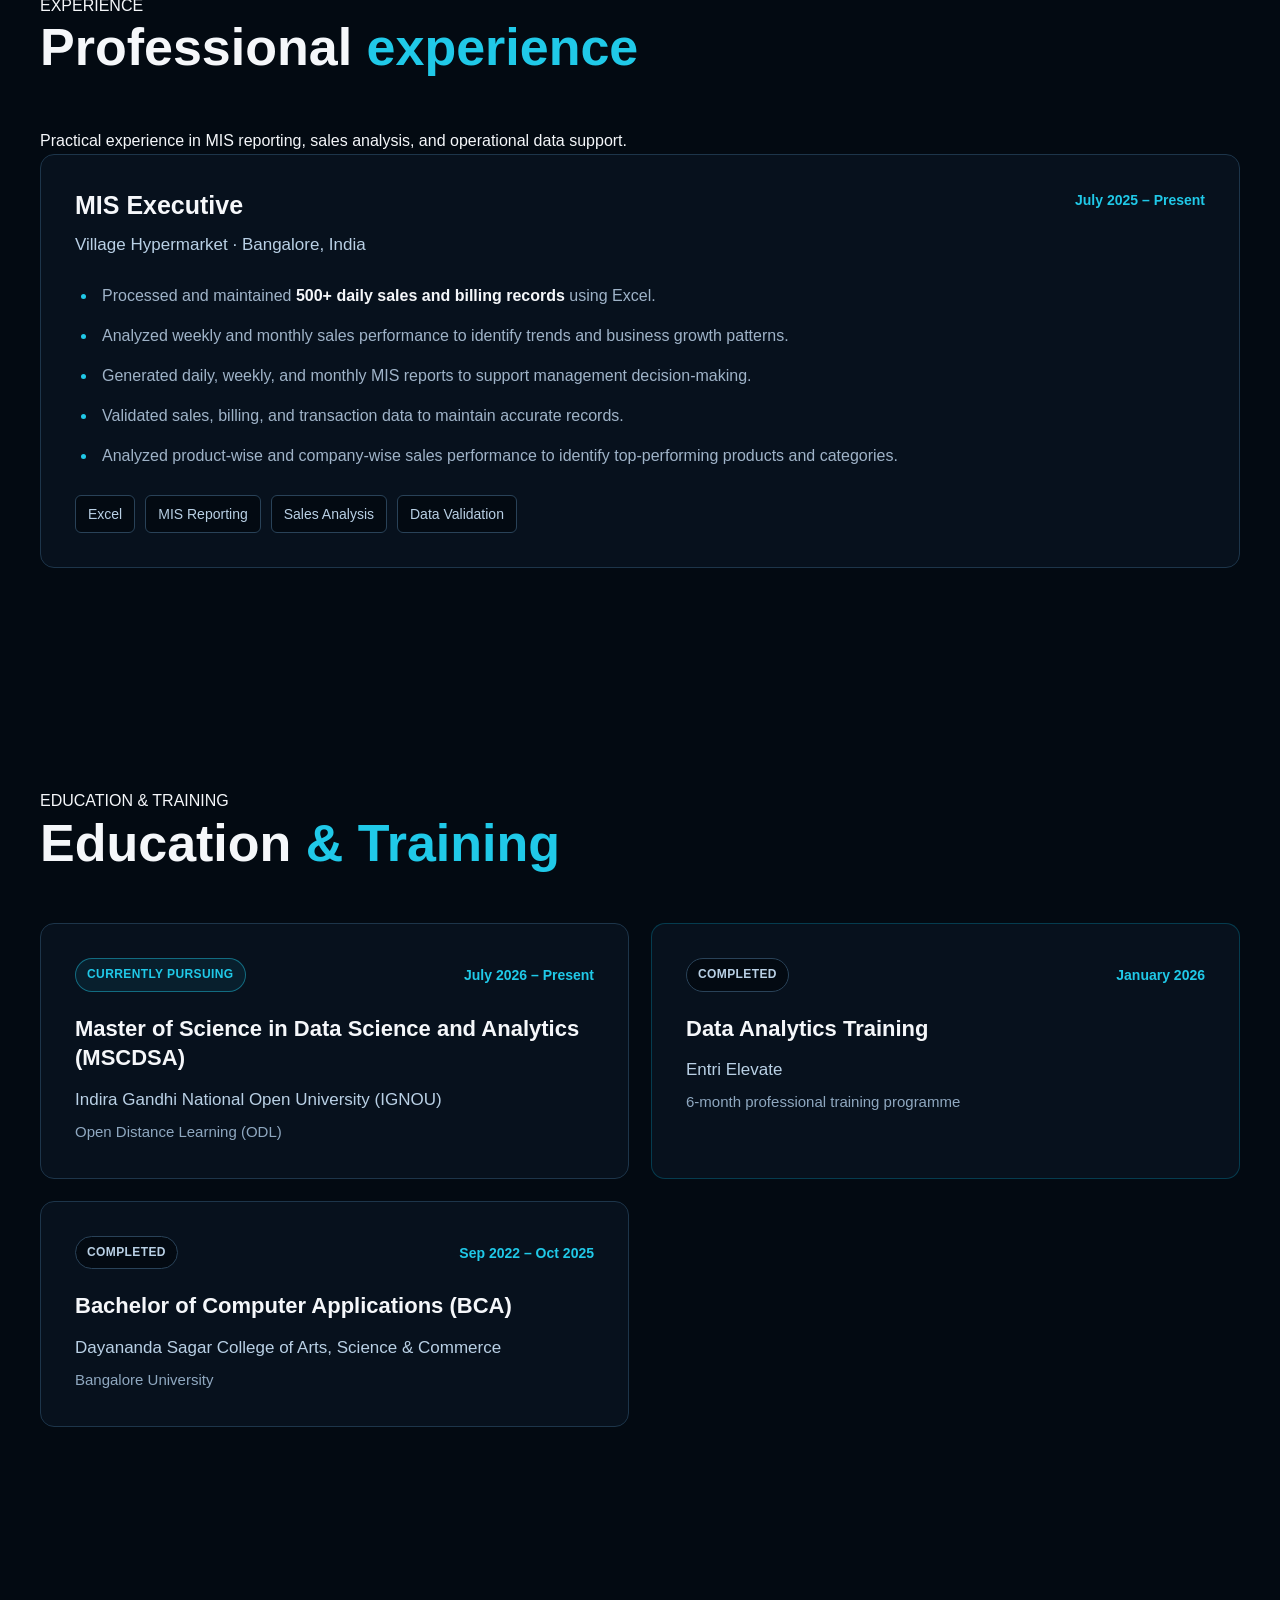
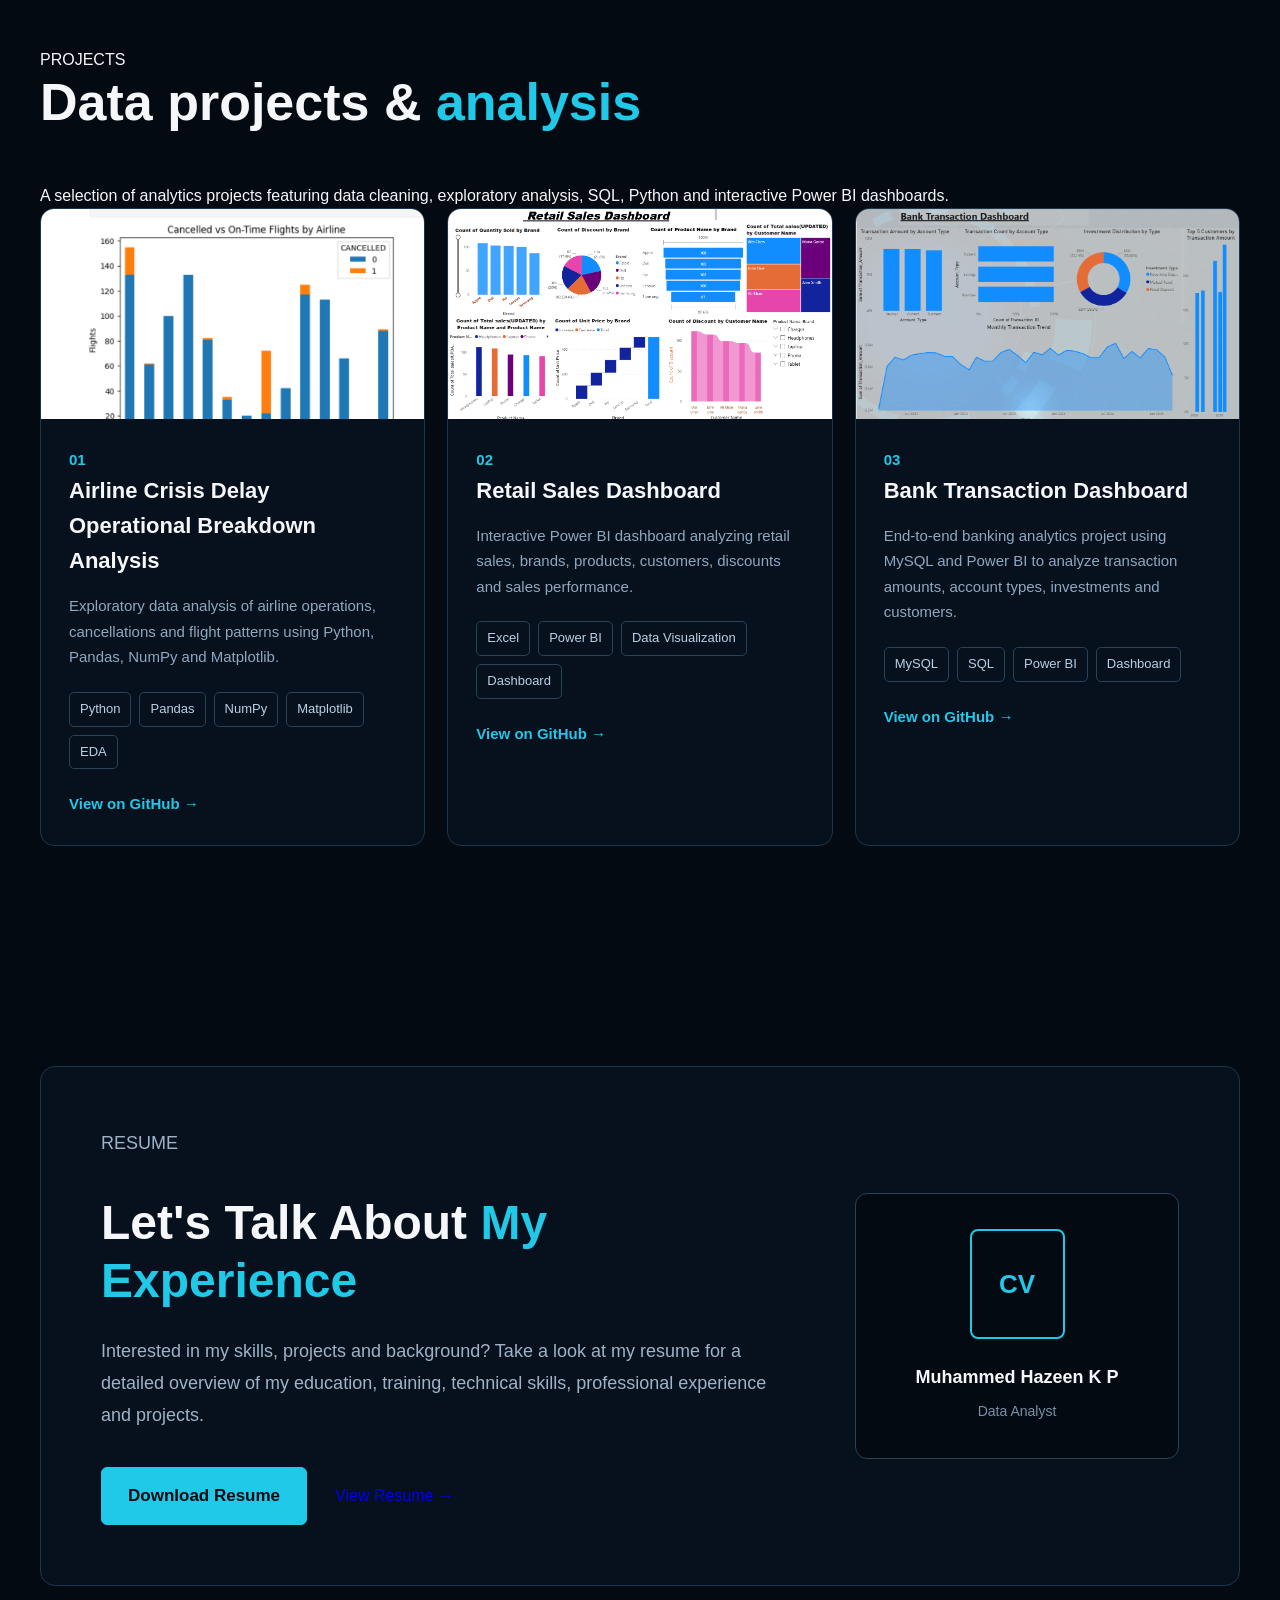
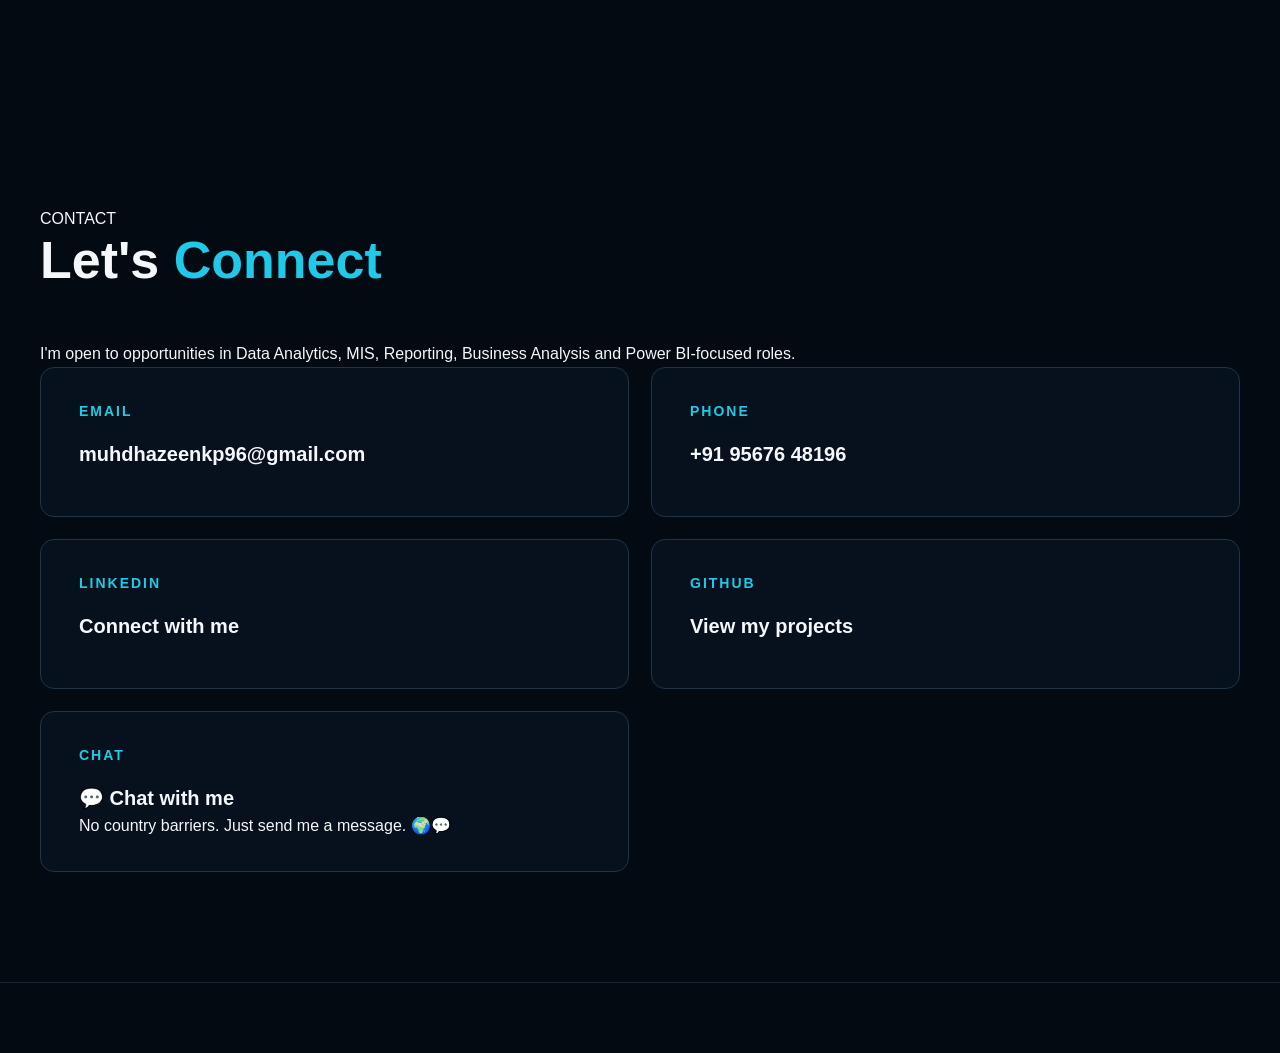
==== commit b4b50979: "Update index.html" ====
--- a/index.html
+++ b/index.html
@@ -6,7 +6,7 @@
   <title>
    Muhammed Hazeen | Data Analyst
   </title>
-  <link href="style-portfolio-final.css" rel="stylesheet"/>
+  <link href="style.css" rel="stylesheet"/>
  </head>
  <body>
   <!-- ================= NAVBAR ================= -->
--- a/style.css
+++ b/style.css
@@ -0,0 +1,1846 @@
+/* =========================================================
+   RESET
+========================================================= */
+
+* {
+    margin: 0;
+    padding: 0;
+    box-sizing: border-box;
+}
+
+html {
+    scroll-behavior: smooth;
+}
+
+body {
+    font-family: Arial, Helvetica, sans-serif;
+    background: #030a12;
+    color: #f5f7fa;
+    line-height: 1.6;
+}
+
+img {
+    max-width: 100%;
+    display: block;
+}
+
+a {
+    text-decoration: none;
+}
+
+
+/* =========================================================
+   NAVBAR
+========================================================= */
+
+.navbar {
+    width: 100%;
+    height: 90px;
+    background: #030a12;
+    border-bottom: 1px solid #162534;
+    position: sticky;
+    top: 0;
+    z-index: 1000;
+}
+
+.nav-container {
+    width: 100%;
+    max-width: 1200px;
+    height: 100%;
+    margin: 0 auto;
+    padding: 0 20px;
+
+    display: flex;
+    align-items: center;
+    justify-content: space-between;
+}
+
+.logo {
+    width: 64px;
+    height: 64px;
+
+    border: 1px solid #20c9e8;
+    border-radius: 12px;
+
+    display: flex;
+    align-items: center;
+    justify-content: center;
+
+    color: #20c9e8;
+    font-size: 20px;
+    font-weight: 700;
+
+    transition: 0.3s ease;
+}
+
+.logo:hover {
+    background: #20c9e8;
+    color: #030a12;
+}
+
+.nav-links {
+    display: flex;
+    align-items: center;
+    gap: 38px;
+}
+
+.nav-links a {
+    color: #d9e0e7;
+    font-size: 16px;
+    font-weight: 500;
+    transition: 0.3s ease;
+}
+
+.nav-links a:hover {
+    color: #20c9e8;
+}
+
+
+/* =========================================================
+   HOME
+========================================================= */
+
+.hero {
+    min-height: calc(100vh - 90px);
+    background: #030a12;
+
+    display: flex;
+    align-items: center;
+}
+
+.hero-container {
+    width: 100%;
+    max-width: 1200px;
+    min-height: calc(100vh - 90px);
+
+    margin: 0 auto;
+    padding: 70px 20px;
+
+    display: grid;
+    grid-template-columns: 1.55fr 0.8fr;
+
+    align-items: center;
+    gap: 60px;
+}
+
+.hero-content {
+    max-width: 800px;
+}
+
+.hello {
+    color: #20c9e8;
+    font-size: 18px;
+    font-weight: 700;
+    letter-spacing: 2px;
+    margin-bottom: 26px;
+}
+
+.hero h1 {
+    color: #f5f7fa;
+    font-size: 72px;
+    line-height: 1.08;
+    font-weight: 700;
+    margin-bottom: 16px;
+    white-space: nowrap;
+}
+
+.hero h2 {
+    color: #20c9e8;
+    font-size: 58px;
+    line-height: 1.1;
+    font-weight: 700;
+    margin-bottom: 26px;
+}
+
+.tools {
+    display: flex;
+    align-items: center;
+    gap: 12px;
+
+    color: #f5f7fa;
+    font-size: 20px;
+    font-weight: 500;
+
+    margin-bottom: 30px;
+}
+
+.tools .dot {
+    color: #20c9e8;
+    font-size: 24px;
+}
+
+.hero-description {
+    max-width: 720px;
+
+    color: #9fb3c8;
+    font-size: 18px;
+    line-height: 1.7;
+
+    margin-bottom: 38px;
+}
+
+.hero-buttons {
+    display: flex;
+    align-items: center;
+    gap: 18px;
+}
+
+.btn {
+    min-width: 190px;
+    height: 58px;
+
+    padding: 0 26px;
+
+    display: inline-flex;
+    align-items: center;
+    justify-content: center;
+
+    border-radius: 6px;
+
+    font-size: 17px;
+    font-weight: 700;
+
+    transition: 0.3s ease;
+}
+
+.btn-primary {
+    background: #20c9e8;
+    color: #030a12;
+    border: 1px solid #20c9e8;
+}
+
+.btn-primary:hover {
+    background: #15b5d2;
+    border-color: #15b5d2;
+    transform: translateY(-2px);
+}
+
+.btn-secondary {
+    background: transparent;
+    color: #f5f7fa;
+    border: 1px solid #294258;
+}
+
+.btn-secondary:hover {
+    color: #20c9e8;
+    border-color: #20c9e8;
+    transform: translateY(-2px);
+}
+
+
+/* =========================================================
+   PROFILE IMAGE
+========================================================= */
+
+.hero-image {
+    display: flex;
+    align-items: center;
+    justify-content: center;
+}
+
+.image-circle {
+    width: 280px;
+    height: 280px;
+
+    padding: 5px;
+
+    border: 2px solid #20c9e8;
+    border-radius: 50%;
+
+    overflow: hidden;
+
+    display: flex;
+    align-items: center;
+    justify-content: center;
+
+    box-shadow:
+        0 0 25px rgba(32, 201, 232, 0.18),
+        0 0 55px rgba(32, 201, 232, 0.08);
+}
+
+.image-circle img {
+    width: 100%;
+    height: 100%;
+
+    object-fit: cover;
+    border-radius: 50%;
+}
+
+
+/* =========================================================
+   GENERAL SECTIONS
+========================================================= */
+
+section {
+    scroll-margin-top: 90px;
+}
+
+.section {
+    width: 100%;
+    padding: 110px 20px;
+    background: #030a12;
+}
+
+.section-container {
+    width: 100%;
+    max-width: 1200px;
+    margin: 0 auto;
+}
+
+
+/* =========================================================
+   SECTION TITLES
+========================================================= */
+
+.section-label {
+    color: #20c9e8;
+    font-size: 17px;
+    font-weight: 700;
+    letter-spacing: 2px;
+    margin-bottom: 24px;
+}
+
+.section-title {
+    color: #f5f7fa;
+    font-size: 52px;
+    line-height: 1.15;
+    font-weight: 700;
+    margin-bottom: 50px;
+}
+
+.section-title span {
+    color: #20c9e8;
+}
+
+
+/* =========================================================
+   ABOUT
+   LEFT = PARAGRAPH
+   RIGHT = BOXES
+========================================================= */
+
+.about-section {
+    padding: 110px 20px;
+    background: #030a12;
+}
+
+.about-container {
+    max-width: 1200px;
+    margin: 0 auto;
+}
+
+.about-header {
+    margin-bottom: 55px;
+}
+
+.about-header h2 {
+    color: #f5f7fa;
+    font-size: 52px;
+    line-height: 1.15;
+    margin-bottom: 40px;
+}
+
+.about-header h2 span {
+    color: #20c9e8;
+}
+
+
+/* MAIN ABOUT LAYOUT */
+
+.about-content {
+    width: 100%;
+
+    display: grid;
+
+    grid-template-columns: 1fr 1fr;
+
+    gap: 60px;
+
+    align-items: start;
+}
+
+
+/* LEFT SIDE */
+
+.about-text {
+    width: 100%;
+}
+
+.about-text p {
+    color: #9fb3c8;
+
+    font-size: 18px;
+
+    line-height: 1.8;
+
+    margin-bottom: 25px;
+}
+
+
+/* RIGHT SIDE */
+
+.about-cards {
+    width: 100%;
+
+    display: grid;
+
+    grid-template-columns: 1fr 1fr;
+
+    gap: 18px;
+}
+
+.about-card {
+    min-height: 200px;
+
+    padding: 30px;
+
+    background: #07111d;
+
+    border: 1px solid #1d354a;
+
+    border-radius: 14px;
+
+    transition: 0.3s ease;
+}
+
+.about-card:hover {
+    border-color: #20c9e8;
+    transform: translateY(-4px);
+}
+
+
+/* NUMBER */
+
+.about-card-number,
+.card-number {
+    color: #20c9e8;
+
+    font-size: 16px;
+
+    font-weight: 700;
+
+    margin-bottom: 20px;
+}
+
+
+/* TITLE */
+
+.about-card h3 {
+    color: #f5f7fa;
+
+    font-size: 21px;
+
+    margin-bottom: 14px;
+}
+
+
+/* CARD TEXT */
+
+.about-card p {
+    color: #8fa8c0;
+
+    font-size: 15px;
+
+    line-height: 1.6;
+}
+
+
+/* =========================================================
+   SKILLS
+========================================================= */
+
+.skills-section {
+    padding: 110px 20px;
+    background: #030a12;
+}
+
+.skills-container {
+    max-width: 1200px;
+    margin: 0 auto;
+}
+
+.skills-header {
+    margin-bottom: 55px;
+}
+
+.skills-header h2 {
+    color: #f5f7fa;
+
+    font-size: 52px;
+
+    line-height: 1.15;
+}
+
+.skills-header h2 span {
+    color: #20c9e8;
+}
+
+
+/* =========================================================
+   SKILLS GRID
+   01 + 02
+   03 + 04
+   05 CENTER
+========================================================= */
+
+.skills-grid {
+    width: 100%;
+
+    display: grid;
+
+    grid-template-columns: repeat(2, minmax(0, 1fr));
+
+    gap: 22px;
+
+    align-items: stretch;
+}
+
+
+/* =========================================================
+   SKILL CARD
+========================================================= */
+
+.skill-card {
+    min-height: 230px;
+
+    padding: 38px;
+
+    background: #07111d;
+
+    border: 1px solid #1d354a;
+
+    border-radius: 14px;
+
+    transition: 0.3s ease;
+}
+
+.skill-card:hover {
+    border-color: #20c9e8;
+
+    transform: translateY(-4px);
+}
+
+
+/* NUMBER */
+
+.skill-number {
+    color: #20c9e8;
+
+    font-size: 16px;
+
+    font-weight: 700;
+
+    display: block;
+
+    margin-bottom: 26px;
+}
+
+
+/* TITLE */
+
+.skill-card h3 {
+    color: #f5f7fa;
+
+    font-size: 24px;
+
+    margin-bottom: 26px;
+}
+
+
+/* =========================================================
+   SKILL TAGS
+========================================================= */
+
+.skill-tags {
+    display: flex;
+
+    flex-wrap: wrap;
+
+    gap: 12px;
+}
+
+.skill-tags span {
+    padding: 10px 16px;
+
+    border: 1px solid #294258;
+
+    border-radius: 6px;
+
+    color: #b9d0e5;
+
+    font-size: 16px;
+
+    background: #030a12;
+}
+
+
+/* =========================================================
+   05 PROFESSIONAL SKILLS
+========================================================= */
+
+.professional-skills {
+    grid-column: 1 / -1;
+
+    width: 55%;
+
+    margin-left: auto;
+    margin-right: auto;
+}
+
+
+/* ALSO SUPPORT IF YOUR HTML USES .professional */
+
+.skill-card.professional {
+    grid-column: 1 / -1;
+
+    width: 55%;
+
+    margin-left: auto;
+    margin-right: auto;
+}
+
+
+/* =========================================================
+   PROJECTS
+========================================================= */
+
+.projects-section {
+    padding: 110px 20px;
+    background: #030a12;
+}
+
+.projects-container {
+    max-width: 1200px;
+    margin: 0 auto;
+}
+
+.projects-header {
+    margin-bottom: 55px;
+}
+
+.projects-header h2 {
+    color: #f5f7fa;
+    font-size: 52px;
+    line-height: 1.15;
+}
+
+.projects-header h2 span {
+    color: #20c9e8;
+}
+
+.projects-grid {
+    display: grid;
+    grid-template-columns: repeat(3, 1fr);
+    gap: 22px;
+}
+
+.project-card {
+    background: #07111d;
+
+    border: 1px solid #1d354a;
+
+    border-radius: 14px;
+
+    overflow: hidden;
+
+    transition: 0.3s ease;
+}
+
+.project-card:hover {
+    border-color: #20c9e8;
+    transform: translateY(-5px);
+}
+
+.project-image {
+    width: 100%;
+    height: 210px;
+
+    overflow: hidden;
+
+    background: #030a12;
+}
+
+.project-image img {
+    width: 100%;
+    height: 100%;
+
+    object-fit: cover;
+
+    transition: 0.4s ease;
+}
+
+.project-card:hover .project-image img {
+    transform: scale(1.04);
+}
+
+.project-content {
+    padding: 28px;
+}
+
+.project-number {
+    color: #20c9e8;
+
+    font-size: 15px;
+
+    font-weight: 700;
+
+    margin-bottom: 15px;
+}
+
+.project-content h3 {
+    color: #f5f7fa;
+
+    font-size: 22px;
+
+    margin-bottom: 15px;
+}
+
+.project-content p {
+    color: #8fa8c0;
+
+    font-size: 15px;
+
+    line-height: 1.7;
+
+    margin-bottom: 22px;
+}
+
+.project-tags {
+    display: flex;
+    flex-wrap: wrap;
+    gap: 8px;
+
+    margin-bottom: 22px;
+}
+
+.project-tags span {
+    padding: 6px 10px;
+
+    border: 1px solid #294258;
+
+    border-radius: 5px;
+
+    color: #b9d0e5;
+
+    font-size: 13px;
+}
+
+.project-link {
+    color: #20c9e8;
+
+    font-size: 15px;
+
+    font-weight: 700;
+
+    transition: 0.3s ease;
+}
+
+.project-link:hover {
+    color: #f5f7fa;
+}
+
+
+/* =========================================================
+   DASHBOARDS
+========================================================= */
+
+.dashboards-section {
+    padding: 110px 20px;
+    background: #030a12;
+}
+
+.dashboards-container {
+    max-width: 1200px;
+    margin: 0 auto;
+}
+
+.dashboards-header {
+    margin-bottom: 55px;
+}
+
+.dashboards-header h2 {
+    color: #f5f7fa;
+    font-size: 52px;
+    line-height: 1.15;
+}
+
+.dashboards-header h2 span {
+    color: #20c9e8;
+}
+
+.dashboard-grid {
+    display: grid;
+
+    grid-template-columns: repeat(3, 1fr);
+
+    gap: 25px;
+}
+
+.dashboard-card {
+    background: #07111d;
+
+    border: 1px solid #1d354a;
+
+    border-radius: 14px;
+
+    overflow: hidden;
+
+    transition: 0.3s ease;
+}
+
+.dashboard-card:hover {
+    border-color: #20c9e8;
+
+    transform: translateY(-5px);
+}
+
+.dashboard-image {
+    width: 100%;
+    height: 230px;
+
+    overflow: hidden;
+
+    background: #030a12;
+}
+
+.dashboard-image img {
+    width: 100%;
+    height: 100%;
+
+    object-fit: cover;
+
+    transition: 0.4s ease;
+}
+
+.dashboard-card:hover .dashboard-image img {
+    transform: scale(1.04);
+}
+
+.dashboard-content {
+    padding: 28px;
+}
+
+.dashboard-content h3 {
+    color: #f5f7fa;
+
+    font-size: 22px;
+
+    margin-bottom: 12px;
+}
+
+.dashboard-content p {
+    color: #8fa8c0;
+
+    font-size: 15px;
+
+    line-height: 1.7;
+
+    margin-bottom: 20px;
+}
+
+.dashboard-content a {
+    color: #20c9e8;
+
+    font-weight: 700;
+}
+
+
+/* =========================================================
+   RESUME
+========================================================= */
+
+.resume-section {
+    padding: 110px 20px;
+    background: #030a12;
+}
+
+.resume-container {
+    max-width: 1200px;
+    margin: 0 auto;
+}
+
+.resume-box {
+    width: 100%;
+
+    min-height: 420px;
+
+    padding: 60px;
+
+    background: #07111d;
+
+    border: 1px solid #1d354a;
+
+    border-radius: 15px;
+
+    display: grid;
+
+    grid-template-columns: 1.5fr 0.7fr;
+
+    align-items: center;
+
+    gap: 60px;
+}
+
+.resume-label {
+    color: #20c9e8;
+
+    font-size: 17px;
+
+    font-weight: 700;
+
+    letter-spacing: 2px;
+
+    margin-bottom: 22px;
+}
+
+.resume-content h2 {
+    color: #f5f7fa;
+
+    font-size: 48px;
+
+    line-height: 1.2;
+
+    margin-bottom: 25px;
+}
+
+.resume-content h2 span {
+    color: #20c9e8;
+}
+
+.resume-content p {
+    color: #9fb3c8;
+
+    font-size: 18px;
+
+    line-height: 1.8;
+
+    max-width: 750px;
+
+    margin-bottom: 35px;
+}
+
+.resume-buttons {
+    display: flex;
+
+    align-items: center;
+
+    gap: 28px;
+}
+
+.resume-view {
+    color: #20c9e8;
+
+    font-size: 16px;
+
+    font-weight: 700;
+}
+
+.resume-view:hover {
+    color: #f5f7fa;
+}
+
+.resume-card {
+    min-height: 260px;
+
+    padding: 35px;
+
+    background: #030a12;
+
+    border: 1px solid #294258;
+
+    border-radius: 12px;
+
+    display: flex;
+
+    flex-direction: column;
+
+    align-items: center;
+
+    justify-content: center;
+
+    text-align: center;
+}
+
+.cv-icon {
+    width: 95px;
+    height: 110px;
+
+    border: 2px solid #20c9e8;
+
+    border-radius: 8px;
+
+    display: flex;
+
+    align-items: center;
+    justify-content: center;
+
+    color: #20c9e8;
+
+    font-size: 26px;
+
+    font-weight: 700;
+
+    margin-bottom: 24px;
+}
+
+.resume-card h3 {
+    color: #f5f7fa;
+
+    font-size: 18px;
+
+    margin-bottom: 8px;
+}
+
+.resume-card p {
+    color: #7890a8;
+
+    font-size: 14px;
+}
+
+
+/* =========================================================
+   CONTACT
+========================================================= */
+
+.contact-section {
+    padding: 110px 20px;
+    background: #030a12;
+}
+
+.contact-container {
+    max-width: 1200px;
+    margin: 0 auto;
+}
+
+.contact-header {
+    margin-bottom: 65px;
+}
+
+.contact-label {
+    color: #20c9e8;
+
+    font-size: 17px;
+
+    font-weight: 700;
+
+    letter-spacing: 2px;
+
+    margin-bottom: 22px;
+}
+
+.contact-header h2 {
+    color: #f5f7fa;
+
+    font-size: 52px;
+
+    line-height: 1.15;
+
+    margin-bottom: 25px;
+}
+
+.contact-header h2 span {
+    color: #20c9e8;
+}
+
+.contact-header p {
+    color: #9fb3c8;
+
+    font-size: 18px;
+
+    line-height: 1.7;
+
+    max-width: 850px;
+}
+
+.contact-grid {
+    display: grid;
+
+    grid-template-columns: repeat(2, 1fr);
+
+    gap: 22px;
+}
+
+.contact-card {
+    min-height: 150px;
+
+    padding: 32px 38px;
+
+    background: #07111d;
+
+    border: 1px solid #1d354a;
+
+    border-radius: 14px;
+
+    display: block;
+
+    text-align: left;
+
+    color: #f5f7fa;
+
+    transition: 0.3s ease;
+}
+
+.contact-card:hover {
+    border-color: #20c9e8;
+
+    transform: translateY(-4px);
+}
+
+.contact-card > span {
+    display: block;
+
+    color: #20c9e8;
+
+    font-size: 14px;
+
+    font-weight: 700;
+
+    letter-spacing: 2px;
+
+    margin-bottom: 18px;
+}
+
+.contact-card h3 {
+    margin: 0;
+
+    color: #f5f7fa;
+
+    font-size: 20px;
+
+    font-weight: 600;
+
+    line-height: 1.45;
+
+    transition: 0.3s ease;
+}
+
+.contact-card:hover h3 {
+    color: #20c9e8;
+}
+
+/* Chat is a normal Contact card that opens chat.html */
+.contact-chat-card {
+    width: 100%;
+    min-height: 150px;
+    cursor: pointer;
+}
+
+.contact-chat-card:focus-visible {
+    outline: 2px solid #20c9e8;
+    outline-offset: 3px;
+}
+
+
+/* =========================================================
+   FOOTER
+========================================================= */
+
+footer {
+    width: 100%;
+
+    padding: 35px 20px;
+
+    background: #030a12;
+
+    border-top: 1px solid #162534;
+
+    text-align: center;
+}
+
+footer p {
+    color: #71879b;
+
+    font-size: 14px;
+}
+
+
+
+/* =========================================================
+   EXPERIENCE & EDUCATION
+========================================================= */
+
+.experience-section,
+.education-section {
+    background: #030a12;
+}
+
+.experience-card,
+.education-card {
+    background: #07111d;
+    border: 1px solid #1d354a;
+    border-radius: 14px;
+    padding: 34px;
+    transition: 0.3s ease;
+}
+
+.experience-card:hover,
+.education-card:hover {
+    border-color: #20c9e8;
+    transform: translateY(-3px);
+}
+
+.experience-top,
+.education-card-top {
+    display: flex;
+    align-items: flex-start;
+    justify-content: space-between;
+    gap: 20px;
+    margin-bottom: 24px;
+}
+
+.experience-top h3,
+.education-card h3 {
+    color: #f5f7fa;
+    font-size: 25px;
+    line-height: 1.35;
+    margin-bottom: 8px;
+}
+
+.experience-company,
+.education-institution {
+    color: #b9d0e5;
+    font-size: 17px;
+}
+
+.experience-date,
+.education-year {
+    color: #20c9e8;
+    font-size: 14px;
+    font-weight: 700;
+    white-space: nowrap;
+}
+
+.experience-points {
+    padding-left: 22px;
+    color: #9fb3c8;
+}
+
+.experience-points li {
+    padding-left: 5px;
+    margin-bottom: 13px;
+    line-height: 1.7;
+}
+
+.experience-points li::marker {
+    color: #20c9e8;
+}
+
+.experience-points strong {
+    color: #f5f7fa;
+}
+
+.experience-tags {
+    display: flex;
+    flex-wrap: wrap;
+    gap: 10px;
+    margin-top: 25px;
+}
+
+.experience-tags span {
+    padding: 7px 12px;
+    color: #b9d0e5;
+    background: #030a12;
+    border: 1px solid #294258;
+    border-radius: 6px;
+    font-size: 14px;
+}
+
+.education-grid {
+    display: grid;
+    grid-template-columns: repeat(2, minmax(0, 1fr));
+    gap: 22px;
+}
+
+.education-card-top {
+    align-items: center;
+    margin-bottom: 22px;
+}
+
+.education-status {
+    display: inline-block;
+    padding: 6px 11px;
+    border: 1px solid rgba(32, 201, 232, 0.45);
+    border-radius: 30px;
+    color: #20c9e8;
+    background: rgba(32, 201, 232, 0.08);
+    font-size: 12px;
+    font-weight: 700;
+    letter-spacing: 0.4px;
+    text-transform: uppercase;
+}
+
+.education-status.completed {
+    color: #b9d0e5;
+    border-color: #294258;
+    background: #030a12;
+}
+
+.education-card h3 {
+    font-size: 22px;
+    margin-bottom: 13px;
+}
+
+.education-mode {
+    color: #8fa8c0;
+    font-size: 15px;
+    margin-top: 7px;
+}
+
+/* About text and detail cards */
+#about .about-content {
+    display: grid;
+    grid-template-columns: minmax(0, 1fr) minmax(0, 1fr);
+    gap: 60px;
+    align-items: start;
+}
+
+#about .about-text,
+#about .about-cards {
+    min-width: 0;
+}
+
+@media (max-width: 800px) {
+    #about .about-content {
+        grid-template-columns: 1fr;
+        gap: 38px;
+    }
+
+    .education-grid {
+        grid-template-columns: 1fr;
+    }
+
+    .experience-top,
+    .education-card-top {
+        flex-direction: column;
+        align-items: flex-start;
+    }
+
+    .experience-date,
+    .education-year {
+        white-space: normal;
+    }
+}
+
+@media (max-width: 500px) {
+    .experience-card,
+    .education-card {
+        padding: 25px 22px;
+    }
+
+    .experience-top h3,
+    .education-card h3 {
+        font-size: 21px;
+    }
+}
+
+/* =========================================================
+   TABLET
+========================================================= */
+
+@media (max-width: 1100px) {
+
+    .nav-links {
+        gap: 22px;
+    }
+
+    .hero-container {
+        grid-template-columns: 1.3fr 0.8fr;
+        gap: 35px;
+    }
+
+    .hero h1 {
+        font-size: 58px;
+    }
+
+    .hero h2 {
+        font-size: 48px;
+    }
+
+    .image-circle {
+        width: 250px;
+        height: 250px;
+    }
+
+    .about-content {
+        gap: 35px;
+    }
+
+    .projects-grid,
+    .dashboard-grid {
+        grid-template-columns: repeat(2, 1fr);
+    }
+
+    .resume-box {
+        gap: 35px;
+    }
+}
+
+
+/* =========================================================
+   MOBILE
+========================================================= */
+
+@media (max-width: 800px) {
+
+    .navbar {
+        height: auto;
+        padding: 15px 0;
+    }
+
+    .nav-container {
+        flex-direction: column;
+        gap: 20px;
+    }
+
+    .nav-links {
+        flex-wrap: wrap;
+        justify-content: center;
+        gap: 12px 20px;
+    }
+
+    .nav-links a {
+        font-size: 14px;
+    }
+
+
+    /* HERO */
+
+    .hero {
+        min-height: auto;
+    }
+
+    .hero-container {
+        min-height: auto;
+
+        grid-template-columns: 1fr;
+
+        text-align: center;
+
+        padding: 75px 20px;
+    }
+
+    .hero-content {
+        max-width: 100%;
+    }
+
+    .hero h1 {
+        font-size: 48px;
+        white-space: normal;
+    }
+
+    .hero h2 {
+        font-size: 42px;
+    }
+
+    .tools {
+        justify-content: center;
+        flex-wrap: wrap;
+        font-size: 18px;
+    }
+
+    .hero-description {
+        margin-left: auto;
+        margin-right: auto;
+        font-size: 17px;
+    }
+
+    .hero-buttons {
+        justify-content: center;
+        flex-wrap: wrap;
+    }
+
+    .hero-image {
+        margin-top: 25px;
+    }
+
+    .image-circle {
+        width: 240px;
+        height: 240px;
+    }
+
+
+    /* SECTIONS */
+
+    .section,
+    .about-section,
+    .skills-section,
+    .projects-section,
+    .dashboards-section,
+    .experience-section,
+    .education-section,
+    .resume-section,
+    .contact-section {
+        padding: 80px 20px;
+    }
+
+
+    /* ABOUT */
+
+    .about-header h2,
+    .skills-header h2,
+    .projects-header h2,
+    .dashboards-header h2,
+    .contact-header h2 {
+        font-size: 42px;
+    }
+
+    .about-content {
+        grid-template-columns: 1fr;
+
+        gap: 40px;
+    }
+
+    .about-cards {
+        grid-template-columns: 1fr 1fr;
+    }
+
+
+    /* SKILLS */
+
+    .skills-grid {
+        grid-template-columns: 1fr;
+    }
+
+    .professional-skills,
+    .skill-card.professional {
+        grid-column: auto;
+
+        width: 100%;
+
+        margin-left: 0;
+        margin-right: 0;
+    }
+
+
+    /* PROJECTS */
+
+    .projects-grid {
+        grid-template-columns: 1fr;
+    }
+
+
+    /* DASHBOARDS */
+
+    .dashboard-grid {
+        grid-template-columns: 1fr;
+    }
+
+
+    /* RESUME */
+
+    .resume-box {
+        grid-template-columns: 1fr;
+
+        text-align: center;
+
+        padding: 45px 30px;
+    }
+
+    .resume-content p {
+        margin-left: auto;
+        margin-right: auto;
+    }
+
+    .resume-buttons {
+        justify-content: center;
+
+        flex-wrap: wrap;
+    }
+
+
+    /* CONTACT */
+
+    .contact-grid {
+        grid-template-columns: 1fr;
+    }
+}
+
+
+/* =========================================================
+   SMALL MOBILE
+========================================================= */
+
+@media (max-width: 500px) {
+
+    .logo {
+        width: 55px;
+        height: 55px;
+    }
+
+    .nav-links {
+        gap: 10px 15px;
+    }
+
+    .nav-links a {
+        font-size: 13px;
+    }
+
+
+    /* HERO */
+
+    .hero-container {
+        padding: 60px 18px;
+    }
+
+    .hello {
+        font-size: 15px;
+    }
+
+    .hero h1 {
+        font-size: 40px;
+    }
+
+    .hero h2 {
+        font-size: 34px;
+    }
+
+    .tools {
+        font-size: 16px;
+    }
+
+    .hero-description {
+        font-size: 16px;
+    }
+
+    .hero-buttons {
+        flex-direction: column;
+    }
+
+    .btn {
+        width: 100%;
+        max-width: 280px;
+    }
+
+    .image-circle {
+        width: 220px;
+        height: 220px;
+    }
+
+
+    /* ABOUT */
+
+    .about-header h2,
+    .skills-header h2,
+    .projects-header h2,
+    .dashboards-header h2,
+    .contact-header h2 {
+        font-size: 36px;
+    }
+
+    .about-cards {
+        grid-template-columns: 1fr;
+    }
+
+    .about-text p {
+        font-size: 16px;
+    }
+
+
+    /* SKILLS */
+
+    .skill-card {
+        padding: 28px;
+    }
+
+    .skill-card h3 {
+        font-size: 21px;
+    }
+
+
+    /* PROJECTS */
+
+    .project-image {
+        height: 200px;
+    }
+
+
+    /* DASHBOARDS */
+
+    .dashboard-image {
+        height: 200px;
+    }
+
+
+    /* RESUME */
+
+    .resume-box {
+        padding: 35px 22px;
+    }
+
+    .resume-content h2 {
+        font-size: 36px;
+    }
+
+    .resume-content p {
+        font-size: 16px;
+    }
+
+    .resume-buttons {
+        flex-direction: column;
+    }
+
+
+    /* CONTACT */
+
+    .contact-header p {
+        font-size: 16px;
+    }
+
+    .contact-card {
+        padding: 28px;
+    }
+
+    .contact-card a,
+    .contact-card-value {
+        font-size: 17px;
+    }
+
+}
+
+/* =========================================================
+   ABOUT - FINAL LAYOUT FIX
+========================================================= */
+
+#about .about-content {
+    display: grid !important;
+    grid-template-columns: 1fr 1fr !important;
+    gap: 60px !important;
+    align-items: start !important;
+}
+
+#about .about-text {
+    width: 100% !important;
+}
+
+#about .about-cards {
+    width: 100% !important;
+    display: grid !important;
+    grid-template-columns: 1fr 1fr !important;
+    gap: 18px !important;
+}
+
+#about .about-card {
+    width: 100% !important;
+}
+
+
+/* If your About uses a different wrapper,
+   force the right-side cards together */
+
+#about .about-grid {
+    display: grid !important;
+    grid-template-columns: 1fr 1fr !important;
+    gap: 60px !important;
+    align-items: start !important;
+}
+
+
+/* MOBILE */
+
+@media (max-width: 800px) {
+
+    #about .about-content,
+    #about .about-grid {
+        grid-template-columns: 1fr !important;
+        gap: 40px !important;
+    }
+
+    #about .about-cards {
+        grid-template-columns: 1fr 1fr !important;
+    }
+}
+
+@media (max-width: 500px) {
+
+    #about .about-cards {
+        grid-template-columns: 1fr !important;
+    }
+
+}
+
+
+/* =========================================================
+   FLOATING CHAT BUTTON — FINAL SIZE
+========================================================= */
+.floating-chat-button {
+    position: fixed !important;
+    right: 25px !important;
+    bottom: 30px !important;
+    width: 76px !important;
+    height: 76px !important;
+    display: flex;
+    align-items: center;
+    justify-content: center;
+    background: #1877f2;
+    color: #ffffff;
+    border: 2px solid rgba(255, 255, 255, 0.15);
+    border-radius: 50%;
+    text-decoration: none;
+    cursor: pointer;
+    box-shadow: 0 8px 28px rgba(24, 119, 242, 0.35),
+                0 0 18px rgba(24, 119, 242, 0.12);
+    z-index: 99999;
+    transition: transform 0.25s ease, box-shadow 0.25s ease,
+                background 0.25s ease;
+}
+.floating-chat-button svg {
+    display: block;
+    width: 38px !important;
+    height: 38px !important;
+    stroke: currentColor;
+    stroke-width: 2;
+}
+.floating-chat-button:hover {
+    transform: translateY(-4px) scale(1.05);
+    background: #0866d6;
+    box-shadow: 0 12px 32px rgba(24, 119, 242, 0.45),
+                0 0 24px rgba(24, 119, 242, 0.2);
+}
+.floating-chat-button:focus-visible {
+    outline: 3px solid #ffffff;
+    outline-offset: 4px;
+}
+@media (max-width: 768px) {
+    .floating-chat-button {
+        width: 66px !important;
+        height: 66px !important;
+        right: 18px !important;
+        bottom: 22px !important;
+    }
+    .floating-chat-button svg {
+        width: 34px !important;
+        height: 34px !important;
+    }
+}
+@media (max-width: 380px) {
+    .floating-chat-button {
+        width: 60px !important;
+        height: 60px !important;
+        right: 14px !important;
+        bottom: 18px !important;
+    }
+    .floating-chat-button svg {
+        width: 30px !important;
+        height: 30px !important;
+    }
+}
+@media (prefers-reduced-motion: reduce) {
+    .floating-chat-button { transition: none; }
+}
+
+
+/* Education & Training section refinements */
+.education-section .education-grid {
+    align-items: stretch;
+}
+.education-section .education-card {
+    height: 100%;
+}
+.education-section .training-card {
+    border-color: rgba(0, 212, 255, 0.22);
+}
+@media (max-width: 768px) {
+    .education-section .education-grid {
+        grid-template-columns: 1fr;
+    }
+}
